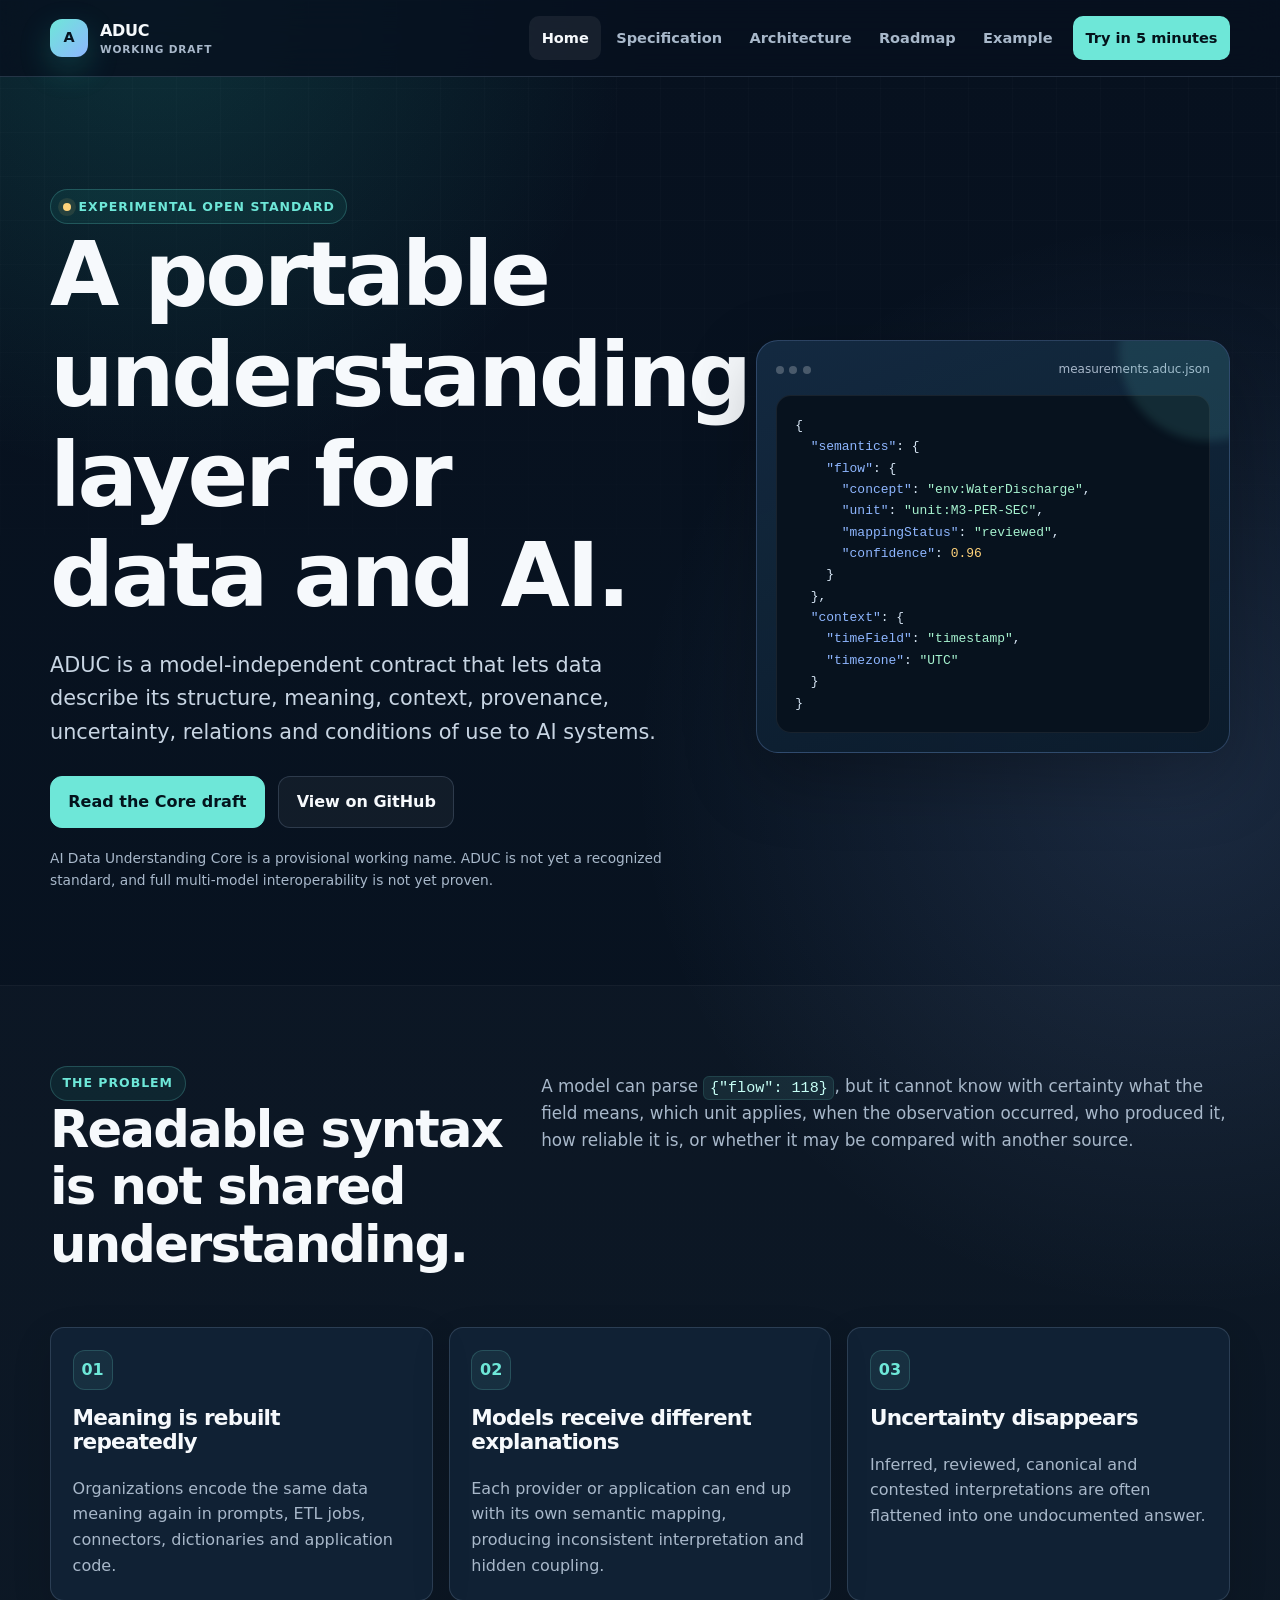
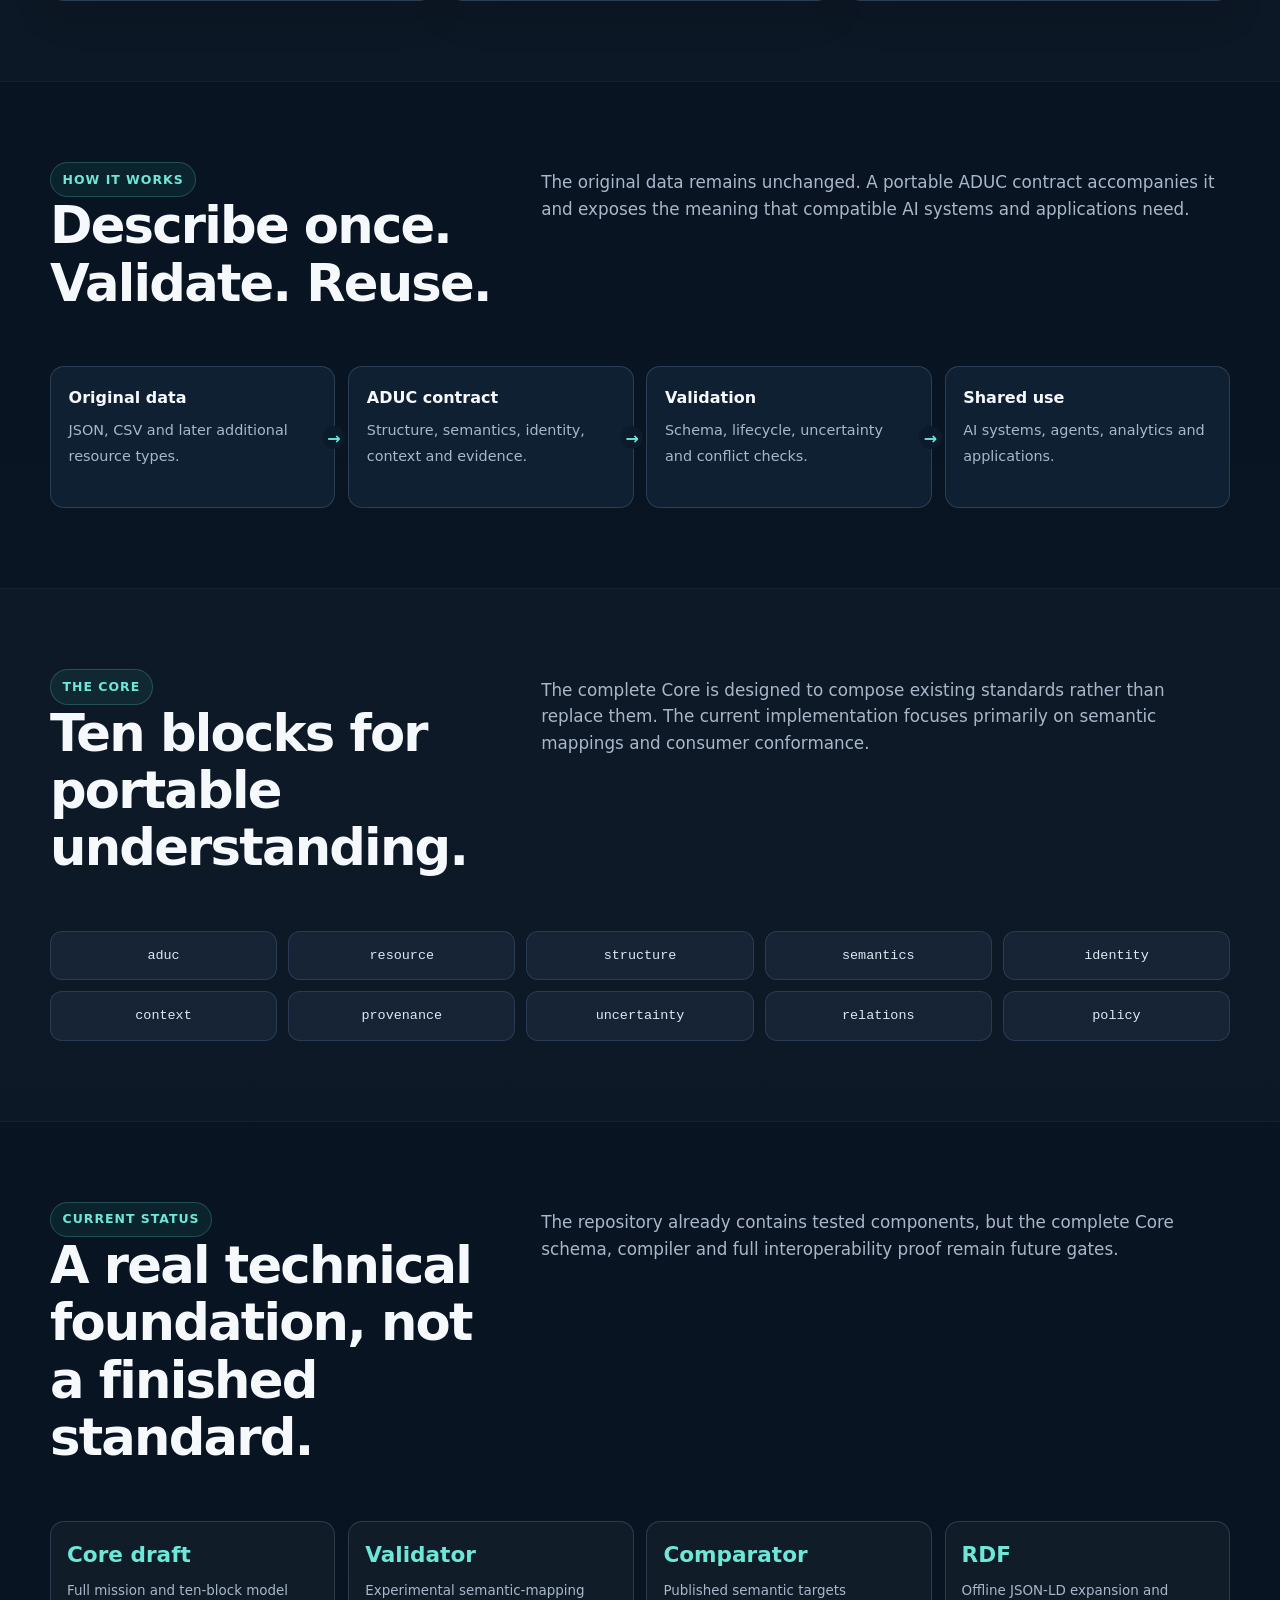
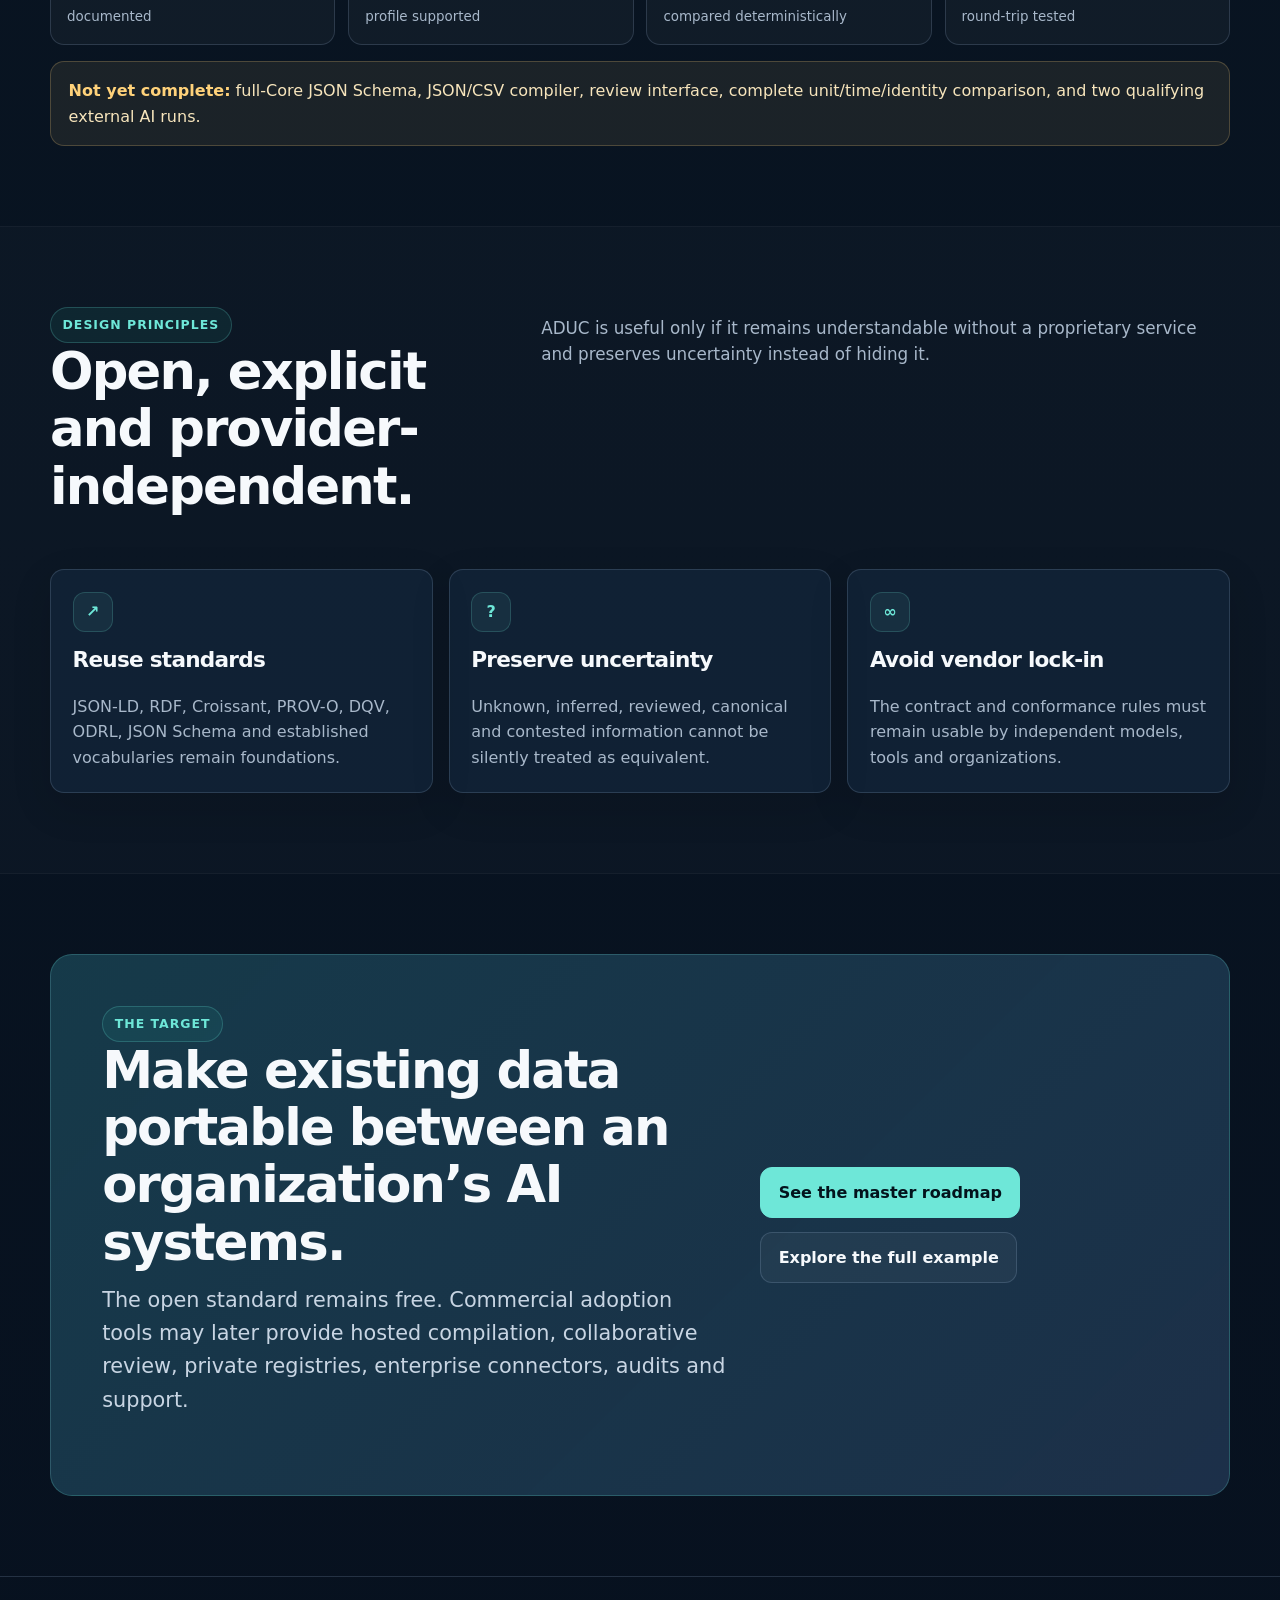
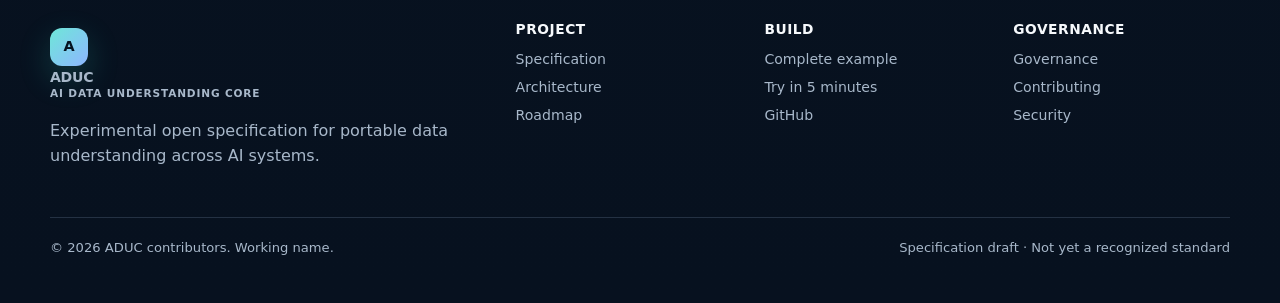
==== website/index.html @ 023ce778 "site: add English public homepage" ====
<!doctype html>
<html lang="en">
<head>
  <meta charset="utf-8">
  <meta name="viewport" content="width=device-width, initial-scale=1">
  <title>ADUC — A portable understanding layer for data and AI</title>
  <meta name="description" content="AI Data Understanding Core is an experimental open standard for portable data structure, meaning, context, provenance, uncertainty, relations and usage conditions.">
  <meta name="theme-color" content="#07111f">
  <link rel="canonical" href="https://bacoul.github.io/AI-Data-Understanding-Core-ADUC/">
  <link rel="stylesheet" href="assets/styles.css">
  <script defer src="assets/app.js"></script>
</head>
<body>
  <a class="skip-link" href="#main">Skip to content</a>
  <header class="site-header">
    <div class="container nav-wrap">
      <a class="brand" href="index.html" aria-label="ADUC home">
        <span class="brand-mark" aria-hidden="true">A</span>
        <span class="brand-text">ADUC<small>Working draft</small></span>
      </a>
      <button class="nav-toggle" type="button" data-nav-toggle aria-expanded="false" aria-controls="site-nav" aria-label="Open navigation">☰</button>
      <nav class="site-nav" id="site-nav" data-site-nav data-open="false" aria-label="Primary navigation">
        <a href="index.html" aria-current="page">Home</a>
        <a href="specification.html">Specification</a>
        <a href="architecture.html">Architecture</a>
        <a href="roadmap.html">Roadmap</a>
        <a href="example.html">Example</a>
        <a class="nav-cta" href="docs.html">Try in 5 minutes</a>
      </nav>
    </div>
  </header>

  <main id="main">
    <section class="hero">
      <div class="container hero-grid">
        <div>
          <div class="eyebrow"><span class="status-dot" aria-hidden="true"></span> Experimental open standard</div>
          <h1>A portable understanding layer for data and AI.</h1>
          <p class="lead">ADUC is a model-independent contract that lets data describe its structure, meaning, context, provenance, uncertainty, relations and conditions of use to AI systems.</p>
          <div class="hero-actions">
            <a class="button" href="specification.html">Read the Core draft</a>
            <a class="button secondary" href="https://github.com/BACOUL/AI-Data-Understanding-Core-ADUC">View on GitHub</a>
          </div>
          <p class="hero-note">AI Data Understanding Core is a provisional working name. ADUC is not yet a recognized standard, and full multi-model interoperability is not yet proven.</p>
        </div>

        <div class="hero-visual" aria-label="Example ADUC contract">
          <div class="contract-card">
            <div class="window-bar">
              <div class="window-dots" aria-hidden="true"><span></span><span></span><span></span></div>
              <span>measurements.aduc.json</span>
            </div>
            <pre><code>{
  <span class="token-key">"semantics"</span>: {
    <span class="token-key">"flow"</span>: {
      <span class="token-key">"concept"</span>: <span class="token-string">"env:WaterDischarge"</span>,
      <span class="token-key">"unit"</span>: <span class="token-string">"unit:M3-PER-SEC"</span>,
      <span class="token-key">"mappingStatus"</span>: <span class="token-string">"reviewed"</span>,
      <span class="token-key">"confidence"</span>: <span class="token-number">0.96</span>
    }
  },
  <span class="token-key">"context"</span>: {
    <span class="token-key">"timeField"</span>: <span class="token-string">"timestamp"</span>,
    <span class="token-key">"timezone"</span>: <span class="token-string">"UTC"</span>
  }
}</code></pre>
          </div>
        </div>
      </div>
    </section>

    <section class="section-soft" aria-labelledby="problem-title">
      <div class="container">
        <div class="section-heading">
          <div>
            <div class="eyebrow">The problem</div>
            <h2 id="problem-title">Readable syntax is not shared understanding.</h2>
          </div>
          <p>A model can parse <code>{"flow": 118}</code>, but it cannot know with certainty what the field means, which unit applies, when the observation occurred, who produced it, how reliable it is, or whether it may be compared with another source.</p>
        </div>
        <div class="grid-3">
          <article class="card">
            <div class="card-number">01</div>
            <h3>Meaning is rebuilt repeatedly</h3>
            <p>Organizations encode the same data meaning again in prompts, ETL jobs, connectors, dictionaries and application code.</p>
          </article>
          <article class="card">
            <div class="card-number">02</div>
            <h3>Models receive different explanations</h3>
            <p>Each provider or application can end up with its own semantic mapping, producing inconsistent interpretation and hidden coupling.</p>
          </article>
          <article class="card">
            <div class="card-number">03</div>
            <h3>Uncertainty disappears</h3>
            <p>Inferred, reviewed, canonical and contested interpretations are often flattened into one undocumented answer.</p>
          </article>
        </div>
      </div>
    </section>

    <section aria-labelledby="flow-title">
      <div class="container">
        <div class="section-heading">
          <div>
            <div class="eyebrow">How it works</div>
            <h2 id="flow-title">Describe once. Validate. Reuse.</h2>
          </div>
          <p>The original data remains unchanged. A portable ADUC contract accompanies it and exposes the meaning that compatible AI systems and applications need.</p>
        </div>
        <div class="flow" aria-label="ADUC processing flow">
          <div class="flow-step"><strong>Original data</strong><span>JSON, CSV and later additional resource types.</span></div>
          <div class="flow-step"><strong>ADUC contract</strong><span>Structure, semantics, identity, context and evidence.</span></div>
          <div class="flow-step"><strong>Validation</strong><span>Schema, lifecycle, uncertainty and conflict checks.</span></div>
          <div class="flow-step"><strong>Shared use</strong><span>AI systems, agents, analytics and applications.</span></div>
        </div>
      </div>
    </section>

    <section class="section-soft" aria-labelledby="core-title">
      <div class="container">
        <div class="section-heading">
          <div>
            <div class="eyebrow">The Core</div>
            <h2 id="core-title">Ten blocks for portable understanding.</h2>
          </div>
          <p>The complete Core is designed to compose existing standards rather than replace them. The current implementation focuses primarily on semantic mappings and consumer conformance.</p>
        </div>
        <div class="block-list" aria-label="ADUC Core blocks">
          <div class="block-pill">aduc</div>
          <div class="block-pill">resource</div>
          <div class="block-pill">structure</div>
          <div class="block-pill">semantics</div>
          <div class="block-pill">identity</div>
          <div class="block-pill">context</div>
          <div class="block-pill">provenance</div>
          <div class="block-pill">uncertainty</div>
          <div class="block-pill">relations</div>
          <div class="block-pill">policy</div>
        </div>
      </div>
    </section>

    <section aria-labelledby="status-title">
      <div class="container">
        <div class="section-heading">
          <div>
            <div class="eyebrow">Current status</div>
            <h2 id="status-title">A real technical foundation, not a finished standard.</h2>
          </div>
          <p>The repository already contains tested components, but the complete Core schema, compiler and full interoperability proof remain future gates.</p>
        </div>
        <div class="metrics">
          <div class="metric"><strong>Core draft</strong><span>Full mission and ten-block model documented</span></div>
          <div class="metric"><strong>Validator</strong><span>Experimental semantic-mapping profile supported</span></div>
          <div class="metric"><strong>Comparator</strong><span>Published semantic targets compared deterministically</span></div>
          <div class="metric"><strong>RDF</strong><span>Offline JSON-LD expansion and round-trip tested</span></div>
        </div>
        <div class="notice" style="margin-top: 1rem;"><strong>Not yet complete:</strong> full-Core JSON Schema, JSON/CSV compiler, review interface, complete unit/time/identity comparison, and two qualifying external AI runs.</div>
      </div>
    </section>

    <section class="section-soft" aria-labelledby="principles-title">
      <div class="container">
        <div class="section-heading">
          <div>
            <div class="eyebrow">Design principles</div>
            <h2 id="principles-title">Open, explicit and provider-independent.</h2>
          </div>
          <p>ADUC is useful only if it remains understandable without a proprietary service and preserves uncertainty instead of hiding it.</p>
        </div>
        <div class="grid-3">
          <article class="card"><div class="icon-box">↗</div><h3>Reuse standards</h3><p>JSON-LD, RDF, Croissant, PROV-O, DQV, ODRL, JSON Schema and established vocabularies remain foundations.</p></article>
          <article class="card"><div class="icon-box">?</div><h3>Preserve uncertainty</h3><p>Unknown, inferred, reviewed, canonical and contested information cannot be silently treated as equivalent.</p></article>
          <article class="card"><div class="icon-box">∞</div><h3>Avoid vendor lock-in</h3><p>The contract and conformance rules must remain usable by independent models, tools and organizations.</p></article>
        </div>
      </div>
    </section>

    <section aria-labelledby="vision-title">
      <div class="container cta-panel">
        <div>
          <div class="eyebrow">The target</div>
          <h2 id="vision-title">Make existing data portable between an organization’s AI systems.</h2>
          <p class="lead">The open standard remains free. Commercial adoption tools may later provide hosted compilation, collaborative review, private registries, enterprise connectors, audits and support.</p>
        </div>
        <div class="action-row">
          <a class="button" href="roadmap.html">See the master roadmap</a>
          <a class="button secondary" href="example.html">Explore the full example</a>
        </div>
      </div>
    </section>
  </main>

  <footer class="site-footer">
    <div class="container">
      <div class="footer-grid">
        <div>
          <a class="brand" href="index.html"><span class="brand-mark" aria-hidden="true">A</span><span class="brand-text">ADUC<small>AI Data Understanding Core</small></span></a>
          <p>Experimental open specification for portable data understanding across AI systems.</p>
        </div>
        <div><h3>Project</h3><a href="specification.html">Specification</a><a href="architecture.html">Architecture</a><a href="roadmap.html">Roadmap</a></div>
        <div><h3>Build</h3><a href="example.html">Complete example</a><a href="docs.html">Try in 5 minutes</a><a href="https://github.com/BACOUL/AI-Data-Understanding-Core-ADUC">GitHub</a></div>
        <div><h3>Governance</h3><a href="https://github.com/BACOUL/AI-Data-Understanding-Core-ADUC/blob/main/GOVERNANCE.md">Governance</a><a href="https://github.com/BACOUL/AI-Data-Understanding-Core-ADUC/blob/main/CONTRIBUTING.md">Contributing</a><a href="https://github.com/BACOUL/AI-Data-Understanding-Core-ADUC/blob/main/SECURITY.md">Security</a></div>
      </div>
      <div class="footer-bottom"><span>© <span data-year>2026</span> ADUC contributors. Working name.</span><span>Specification draft · Not yet a recognized standard</span></div>
    </div>
  </footer>
</body>
</html>
---- website/assets/styles.css ----
:root {
  --bg: #07111f;
  --bg-soft: #0d1a2b;
  --surface: rgba(18, 36, 57, 0.78);
  --surface-solid: #122439;
  --surface-light: #172d46;
  --text: #f6f9fc;
  --muted: #a8b8ca;
  --line: rgba(174, 201, 229, 0.18);
  --primary: #6ee7d8;
  --primary-strong: #2dd4bf;
  --secondary: #8eb6ff;
  --warning: #ffd27a;
  --danger: #ff9a9a;
  --success: #8ee6a6;
  --shadow: 0 24px 70px rgba(0, 0, 0, 0.28);
  --radius: 22px;
  --radius-small: 14px;
  --container: 1180px;
  --font-sans: Inter, ui-sans-serif, system-ui, -apple-system, BlinkMacSystemFont, "Segoe UI", sans-serif;
  --font-mono: "SFMono-Regular", Consolas, "Liberation Mono", monospace;
}

* {
  box-sizing: border-box;
}

html {
  scroll-behavior: smooth;
  scroll-padding-top: 88px;
}

body {
  margin: 0;
  min-height: 100vh;
  color: var(--text);
  background:
    radial-gradient(circle at 12% 0%, rgba(45, 212, 191, 0.16), transparent 30rem),
    radial-gradient(circle at 92% 15%, rgba(142, 182, 255, 0.15), transparent 34rem),
    linear-gradient(180deg, #07111f 0%, #091522 46%, #07111f 100%);
  font-family: var(--font-sans);
  line-height: 1.6;
  -webkit-font-smoothing: antialiased;
}

body::before {
  content: "";
  position: fixed;
  inset: 0;
  z-index: -1;
  pointer-events: none;
  background-image:
    linear-gradient(rgba(255, 255, 255, 0.018) 1px, transparent 1px),
    linear-gradient(90deg, rgba(255, 255, 255, 0.018) 1px, transparent 1px);
  background-size: 44px 44px;
  mask-image: linear-gradient(to bottom, black, transparent 85%);
}

img,
svg {
  max-width: 100%;
}

a {
  color: var(--primary);
  text-decoration-thickness: 1px;
  text-underline-offset: 0.18em;
}

a:hover {
  color: #a7fff3;
}

button,
a {
  -webkit-tap-highlight-color: transparent;
}

button,
input,
textarea,
select {
  font: inherit;
}

:focus-visible {
  outline: 3px solid rgba(110, 231, 216, 0.65);
  outline-offset: 4px;
  border-radius: 6px;
}

.skip-link {
  position: fixed;
  top: 0.75rem;
  left: 0.75rem;
  z-index: 999;
  padding: 0.75rem 1rem;
  color: #041018;
  background: var(--primary);
  border-radius: 10px;
  transform: translateY(-150%);
  transition: transform 160ms ease;
}

.skip-link:focus {
  transform: translateY(0);
}

.container {
  width: min(calc(100% - 2rem), var(--container));
  margin-inline: auto;
}

.site-header {
  position: sticky;
  top: 0;
  z-index: 100;
  background: rgba(7, 17, 31, 0.82);
  border-bottom: 1px solid var(--line);
  backdrop-filter: blur(18px);
}

.nav-wrap {
  min-height: 76px;
  display: flex;
  align-items: center;
  justify-content: space-between;
  gap: 1rem;
}

.brand {
  display: inline-flex;
  align-items: center;
  gap: 0.75rem;
  color: var(--text);
  text-decoration: none;
  font-weight: 800;
  letter-spacing: -0.02em;
}

.brand-mark {
  width: 38px;
  height: 38px;
  display: grid;
  place-items: center;
  color: #06131f;
  background: linear-gradient(135deg, var(--primary), var(--secondary));
  border-radius: 12px;
  box-shadow: 0 12px 32px rgba(45, 212, 191, 0.22);
  font-size: 0.9rem;
  font-weight: 900;
}

.brand-text small {
  display: block;
  margin-top: -0.2rem;
  color: var(--muted);
  font-size: 0.66rem;
  font-weight: 600;
  letter-spacing: 0.08em;
  text-transform: uppercase;
}

.site-nav {
  display: flex;
  align-items: center;
  gap: 0.15rem;
}

.site-nav a {
  padding: 0.62rem 0.78rem;
  color: var(--muted);
  border-radius: 10px;
  text-decoration: none;
  font-size: 0.91rem;
  font-weight: 650;
}

.site-nav a:hover,
.site-nav a[aria-current="page"] {
  color: var(--text);
  background: rgba(255, 255, 255, 0.065);
}

.nav-cta {
  margin-left: 0.35rem;
  color: #04131b !important;
  background: var(--primary) !important;
}

.nav-cta:hover {
  background: #a7fff3 !important;
}

.nav-toggle {
  display: none;
  width: 44px;
  height: 44px;
  align-items: center;
  justify-content: center;
  color: var(--text);
  background: transparent;
  border: 1px solid var(--line);
  border-radius: 12px;
  cursor: pointer;
}

.hero {
  padding: 7rem 0 5rem;
}

.hero-grid {
  display: grid;
  grid-template-columns: minmax(0, 1.14fr) minmax(320px, 0.86fr);
  gap: clamp(2rem, 6vw, 6rem);
  align-items: center;
}

.eyebrow,
.status-badge {
  display: inline-flex;
  align-items: center;
  gap: 0.5rem;
  width: fit-content;
  padding: 0.42rem 0.72rem;
  color: var(--primary);
  background: rgba(45, 212, 191, 0.08);
  border: 1px solid rgba(110, 231, 216, 0.22);
  border-radius: 999px;
  font-size: 0.78rem;
  font-weight: 800;
  letter-spacing: 0.08em;
  text-transform: uppercase;
}

.status-dot {
  width: 8px;
  height: 8px;
  background: var(--warning);
  border-radius: 50%;
  box-shadow: 0 0 0 5px rgba(255, 210, 122, 0.1);
}

h1,
h2,
h3,
h4 {
  margin-top: 0;
  line-height: 1.12;
  letter-spacing: -0.035em;
}

h1 {
  max-width: 16ch;
  margin-bottom: 1.45rem;
  font-size: clamp(3.1rem, 7vw, 6.2rem);
}

.page-hero h1 {
  max-width: 19ch;
  font-size: clamp(2.7rem, 5.5vw, 5rem);
}

h2 {
  margin-bottom: 1rem;
  font-size: clamp(2rem, 4vw, 3.5rem);
}

h3 {
  font-size: 1.35rem;
}

.lead {
  max-width: 67ch;
  margin: 0 0 1.7rem;
  color: #c8d5e3;
  font-size: clamp(1.05rem, 1.7vw, 1.3rem);
}

.hero-actions,
.action-row {
  display: flex;
  flex-wrap: wrap;
  gap: 0.85rem;
  align-items: center;
}

.button {
  display: inline-flex;
  min-height: 48px;
  align-items: center;
  justify-content: center;
  gap: 0.55rem;
  padding: 0.75rem 1.08rem;
  color: #03131c;
  background: var(--primary);
  border: 1px solid var(--primary);
  border-radius: 12px;
  text-decoration: none;
  font-weight: 800;
  transition: transform 160ms ease, background 160ms ease, border-color 160ms ease;
}

.button:hover {
  color: #03131c;
  background: #a7fff3;
  border-color: #a7fff3;
  transform: translateY(-2px);
}

.button.secondary {
  color: var(--text);
  background: rgba(255, 255, 255, 0.045);
  border-color: var(--line);
}

.button.secondary:hover {
  color: var(--text);
  background: rgba(255, 255, 255, 0.09);
  border-color: rgba(255, 255, 255, 0.28);
}

.hero-note {
  margin-top: 1.2rem;
  color: var(--muted);
  font-size: 0.86rem;
}

.hero-visual {
  position: relative;
}

.contract-card {
  position: relative;
  overflow: hidden;
  padding: 1.2rem;
  background: linear-gradient(160deg, rgba(20, 43, 66, 0.96), rgba(11, 27, 43, 0.94));
  border: 1px solid rgba(142, 182, 255, 0.24);
  border-radius: var(--radius);
  box-shadow: var(--shadow);
}

.contract-card::after {
  content: "";
  position: absolute;
  width: 180px;
  height: 180px;
  top: -80px;
  right: -70px;
  background: rgba(110, 231, 216, 0.12);
  border-radius: 50%;
  filter: blur(4px);
}

.window-bar {
  display: flex;
  align-items: center;
  justify-content: space-between;
  margin-bottom: 1rem;
  color: var(--muted);
  font-size: 0.75rem;
}

.window-dots {
  display: flex;
  gap: 0.35rem;
}

.window-dots span {
  width: 8px;
  height: 8px;
  background: rgba(255, 255, 255, 0.23);
  border-radius: 50%;
}

pre,
.code-card {
  margin: 0;
  color: #d8e7f6;
  background: #07121e;
  border: 1px solid rgba(255, 255, 255, 0.07);
  border-radius: 15px;
  font-family: var(--font-mono);
  font-size: 0.81rem;
  line-height: 1.65;
  tab-size: 2;
}

pre {
  overflow-x: auto;
  padding: 1.15rem;
}

code {
  font-family: var(--font-mono);
}

p code,
li code,
td code {
  padding: 0.12rem 0.35rem;
  color: #c7fff6;
  background: rgba(110, 231, 216, 0.09);
  border: 1px solid rgba(110, 231, 216, 0.13);
  border-radius: 6px;
  font-size: 0.9em;
}

.token-key {
  color: #8eb6ff;
}

.token-string {
  color: #a7f3d0;
}

.token-number {
  color: #ffd27a;
}

section {
  padding: 5rem 0;
}

.section-soft {
  background: rgba(255, 255, 255, 0.018);
  border-top: 1px solid rgba(255, 255, 255, 0.035);
  border-bottom: 1px solid rgba(255, 255, 255, 0.035);
}

.section-heading {
  display: grid;
  grid-template-columns: minmax(0, 0.8fr) minmax(0, 1.2fr);
  gap: 2rem;
  align-items: start;
  margin-bottom: 2.4rem;
}

.section-heading p {
  margin-top: 0.45rem;
  color: var(--muted);
  font-size: 1.05rem;
}

.grid-2,
.grid-3,
.grid-4 {
  display: grid;
  gap: 1rem;
}

.grid-2 {
  grid-template-columns: repeat(2, minmax(0, 1fr));
}

.grid-3 {
  grid-template-columns: repeat(3, minmax(0, 1fr));
}

.grid-4 {
  grid-template-columns: repeat(4, minmax(0, 1fr));
}

.card {
  padding: 1.35rem;
  background: var(--surface);
  border: 1px solid var(--line);
  border-radius: var(--radius-small);
  box-shadow: 0 14px 40px rgba(0, 0, 0, 0.12);
}

.card p:last-child,
.card ul:last-child {
  margin-bottom: 0;
}

.card p,
.card li {
  color: var(--muted);
}

.card-number,
.icon-box {
  width: 40px;
  height: 40px;
  display: grid;
  place-items: center;
  margin-bottom: 1rem;
  color: var(--primary);
  background: rgba(110, 231, 216, 0.08);
  border: 1px solid rgba(110, 231, 216, 0.18);
  border-radius: 12px;
  font-weight: 900;
}

.flow {
  display: grid;
  grid-template-columns: repeat(4, 1fr);
  gap: 0.8rem;
  align-items: center;
}

.flow-step {
  position: relative;
  min-height: 142px;
  padding: 1.1rem;
  background: var(--surface);
  border: 1px solid var(--line);
  border-radius: var(--radius-small);
}

.flow-step:not(:last-child)::after {
  content: "→";
  position: absolute;
  top: 50%;
  right: -0.68rem;
  z-index: 2;
  display: grid;
  width: 1.4rem;
  height: 1.4rem;
  place-items: center;
  color: var(--primary);
  background: var(--bg-soft);
  border-radius: 999px;
  transform: translateY(-50%);
  font-weight: 900;
}

.flow-step strong {
  display: block;
  margin-bottom: 0.4rem;
}

.flow-step span {
  color: var(--muted);
  font-size: 0.9rem;
}

.block-list {
  display: grid;
  grid-template-columns: repeat(5, minmax(0, 1fr));
  gap: 0.7rem;
}

.block-pill {
  padding: 0.8rem 0.7rem;
  text-align: center;
  color: #dce9f4;
  background: rgba(142, 182, 255, 0.07);
  border: 1px solid rgba(142, 182, 255, 0.16);
  border-radius: 12px;
  font-family: var(--font-mono);
  font-size: 0.84rem;
}

.notice {
  padding: 1rem 1.1rem;
  color: #f7e5bc;
  background: rgba(255, 210, 122, 0.08);
  border: 1px solid rgba(255, 210, 122, 0.22);
  border-radius: 14px;
}

.notice strong {
  color: var(--warning);
}

.notice.success {
  color: #d7f8df;
  background: rgba(142, 230, 166, 0.08);
  border-color: rgba(142, 230, 166, 0.22);
}

.notice.success strong {
  color: var(--success);
}

.notice.danger {
  color: #ffe0e0;
  background: rgba(255, 154, 154, 0.08);
  border-color: rgba(255, 154, 154, 0.22);
}

.notice.danger strong {
  color: var(--danger);
}

.metrics {
  display: grid;
  grid-template-columns: repeat(4, 1fr);
  gap: 0.8rem;
}

.metric {
  padding: 1rem;
  background: rgba(255, 255, 255, 0.035);
  border: 1px solid var(--line);
  border-radius: 14px;
}

.metric strong {
  display: block;
  margin-bottom: 0.3rem;
  color: var(--primary);
  font-size: 1.35rem;
}

.metric span {
  color: var(--muted);
  font-size: 0.84rem;
}

.page-hero {
  padding: 5.5rem 0 3.8rem;
  border-bottom: 1px solid rgba(255, 255, 255, 0.04);
}

.breadcrumbs {
  margin-bottom: 1.2rem;
  color: var(--muted);
  font-size: 0.84rem;
}

.breadcrumbs a {
  color: var(--muted);
}

.content-layout {
  display: grid;
  grid-template-columns: minmax(0, 1fr) 250px;
  gap: 3rem;
  align-items: start;
}

.prose {
  min-width: 0;
}

.prose h2 {
  margin-top: 3.4rem;
  padding-top: 0.5rem;
  font-size: clamp(1.8rem, 3vw, 2.65rem);
}

.prose h3 {
  margin-top: 2.2rem;
}

.prose p,
.prose li {
  color: #bfd0df;
}

.prose > p:first-child {
  font-size: 1.12rem;
}

.prose ul,
.prose ol {
  padding-left: 1.35rem;
}

.prose li + li {
  margin-top: 0.35rem;
}

.prose table {
  width: 100%;
  margin: 1.4rem 0;
  border-collapse: collapse;
  overflow: hidden;
  background: rgba(255, 255, 255, 0.025);
  border: 1px solid var(--line);
  border-radius: 14px;
}

.prose th,
.prose td {
  padding: 0.8rem;
  text-align: left;
  vertical-align: top;
  border-bottom: 1px solid var(--line);
}

.prose th {
  color: var(--text);
  background: rgba(255, 255, 255, 0.045);
  font-size: 0.84rem;
}

.prose td {
  color: var(--muted);
  font-size: 0.9rem;
}

.toc {
  position: sticky;
  top: 100px;
  padding: 1rem;
  background: rgba(11, 27, 43, 0.76);
  border: 1px solid var(--line);
  border-radius: 14px;
}

.toc strong {
  display: block;
  margin-bottom: 0.6rem;
  font-size: 0.84rem;
  text-transform: uppercase;
  letter-spacing: 0.08em;
}

.toc a {
  display: block;
  padding: 0.33rem 0;
  color: var(--muted);
  text-decoration: none;
  font-size: 0.86rem;
}

.toc a:hover {
  color: var(--primary);
}

.timeline {
  position: relative;
  display: grid;
  gap: 1rem;
}

.timeline::before {
  content: "";
  position: absolute;
  top: 0;
  bottom: 0;
  left: 20px;
  width: 1px;
  background: var(--line);
}

.timeline-item {
  position: relative;
  padding: 1.2rem 1.2rem 1.2rem 3.8rem;
  background: var(--surface);
  border: 1px solid var(--line);
  border-radius: 16px;
}

.timeline-marker {
  position: absolute;
  top: 1.25rem;
  left: 10px;
  width: 22px;
  height: 22px;
  display: grid;
  place-items: center;
  color: #07111f;
  background: var(--primary);
  border: 4px solid var(--bg-soft);
  border-radius: 50%;
  font-size: 0.66rem;
  font-weight: 900;
}

.timeline-item.pending .timeline-marker {
  color: var(--muted);
  background: var(--surface-light);
}

.timeline-item h3 {
  margin-bottom: 0.45rem;
}

.status-line {
  display: inline-flex;
  padding: 0.22rem 0.5rem;
  color: var(--muted);
  background: rgba(255, 255, 255, 0.04);
  border: 1px solid var(--line);
  border-radius: 999px;
  font-size: 0.72rem;
  font-weight: 800;
  text-transform: uppercase;
  letter-spacing: 0.06em;
}

.status-line.partial {
  color: var(--warning);
  border-color: rgba(255, 210, 122, 0.22);
}

.status-line.done {
  color: var(--success);
  border-color: rgba(142, 230, 166, 0.22);
}

.code-grid {
  display: grid;
  grid-template-columns: repeat(2, minmax(0, 1fr));
  gap: 1rem;
}

.code-panel {
  min-width: 0;
  padding: 1rem;
  background: rgba(7, 18, 30, 0.9);
  border: 1px solid var(--line);
  border-radius: 16px;
}

.code-panel-header {
  display: flex;
  align-items: center;
  justify-content: space-between;
  gap: 1rem;
  margin-bottom: 0.8rem;
  color: var(--muted);
  font-size: 0.78rem;
}

.copy-button {
  padding: 0.35rem 0.55rem;
  color: var(--muted);
  background: transparent;
  border: 1px solid var(--line);
  border-radius: 8px;
  cursor: pointer;
}

.copy-button:hover {
  color: var(--text);
  background: rgba(255, 255, 255, 0.06);
}

.check-list {
  display: grid;
  gap: 0.55rem;
  padding: 0;
  list-style: none;
}

.check-list li {
  position: relative;
  padding-left: 1.65rem;
}

.check-list li::before {
  content: "✓";
  position: absolute;
  left: 0;
  color: var(--primary);
  font-weight: 900;
}

.cta-panel {
  display: grid;
  grid-template-columns: minmax(0, 1.2fr) minmax(260px, 0.8fr);
  gap: 2rem;
  align-items: center;
  padding: clamp(1.5rem, 5vw, 3.2rem);
  background:
    linear-gradient(135deg, rgba(45, 212, 191, 0.12), rgba(142, 182, 255, 0.08)),
    var(--surface-solid);
  border: 1px solid rgba(110, 231, 216, 0.22);
  border-radius: var(--radius);
}

.cta-panel h2 {
  margin-bottom: 0.8rem;
}

.site-footer {
  padding: 2.8rem 0;
  color: var(--muted);
  border-top: 1px solid var(--line);
}

.footer-grid {
  display: grid;
  grid-template-columns: 1.4fr repeat(3, 0.7fr);
  gap: 2rem;
}

.footer-grid h3 {
  margin-bottom: 0.65rem;
  color: var(--text);
  font-size: 0.86rem;
  letter-spacing: 0.04em;
  text-transform: uppercase;
}

.footer-grid a {
  display: block;
  width: fit-content;
  margin: 0.35rem 0;
  color: var(--muted);
  text-decoration: none;
  font-size: 0.88rem;
}

.footer-grid a:hover {
  color: var(--primary);
}

.footer-bottom {
  display: flex;
  justify-content: space-between;
  gap: 1rem;
  margin-top: 2rem;
  padding-top: 1.2rem;
  border-top: 1px solid var(--line);
  font-size: 0.82rem;
}

@media (max-width: 960px) {
  .hero-grid,
  .section-heading,
  .content-layout,
  .cta-panel {
    grid-template-columns: 1fr;
  }

  .hero {
    padding-top: 5rem;
  }

  .hero-visual {
    max-width: 700px;
  }

  .toc {
    position: static;
    order: -1;
  }

  .grid-4,
  .block-list,
  .metrics {
    grid-template-columns: repeat(2, minmax(0, 1fr));
  }

  .grid-3 {
    grid-template-columns: repeat(2, minmax(0, 1fr));
  }

  .flow {
    grid-template-columns: repeat(2, 1fr);
  }

  .flow-step:nth-child(2)::after {
    display: none;
  }

  .footer-grid {
    grid-template-columns: repeat(2, 1fr);
  }
}

@media (max-width: 760px) {
  .nav-toggle {
    display: inline-flex;
  }

  .site-nav {
    position: absolute;
    top: calc(100% + 1px);
    left: 0;
    right: 0;
    display: none;
    flex-direction: column;
    align-items: stretch;
    padding: 0.8rem 1rem 1rem;
    background: rgba(7, 17, 31, 0.98);
    border-bottom: 1px solid var(--line);
  }

  .site-nav[data-open="true"] {
    display: flex;
  }

  .site-nav a {
    padding: 0.8rem;
  }

  .nav-cta {
    margin: 0.35rem 0 0;
    text-align: center;
  }

  h1 {
    font-size: clamp(2.7rem, 15vw, 4.5rem);
  }

  .grid-2,
  .grid-3,
  .grid-4,
  .code-grid,
  .block-list,
  .metrics,
  .flow,
  .footer-grid {
    grid-template-columns: 1fr;
  }

  .flow-step::after {
    display: none;
  }

  section {
    padding: 4rem 0;
  }

  .footer-bottom {
    flex-direction: column;
  }
}

@media (prefers-reduced-motion: reduce) {
  *,
  *::before,
  *::after {
    scroll-behavior: auto !important;
    transition-duration: 0.01ms !important;
    animation-duration: 0.01ms !important;
    animation-iteration-count: 1 !important;
  }
}
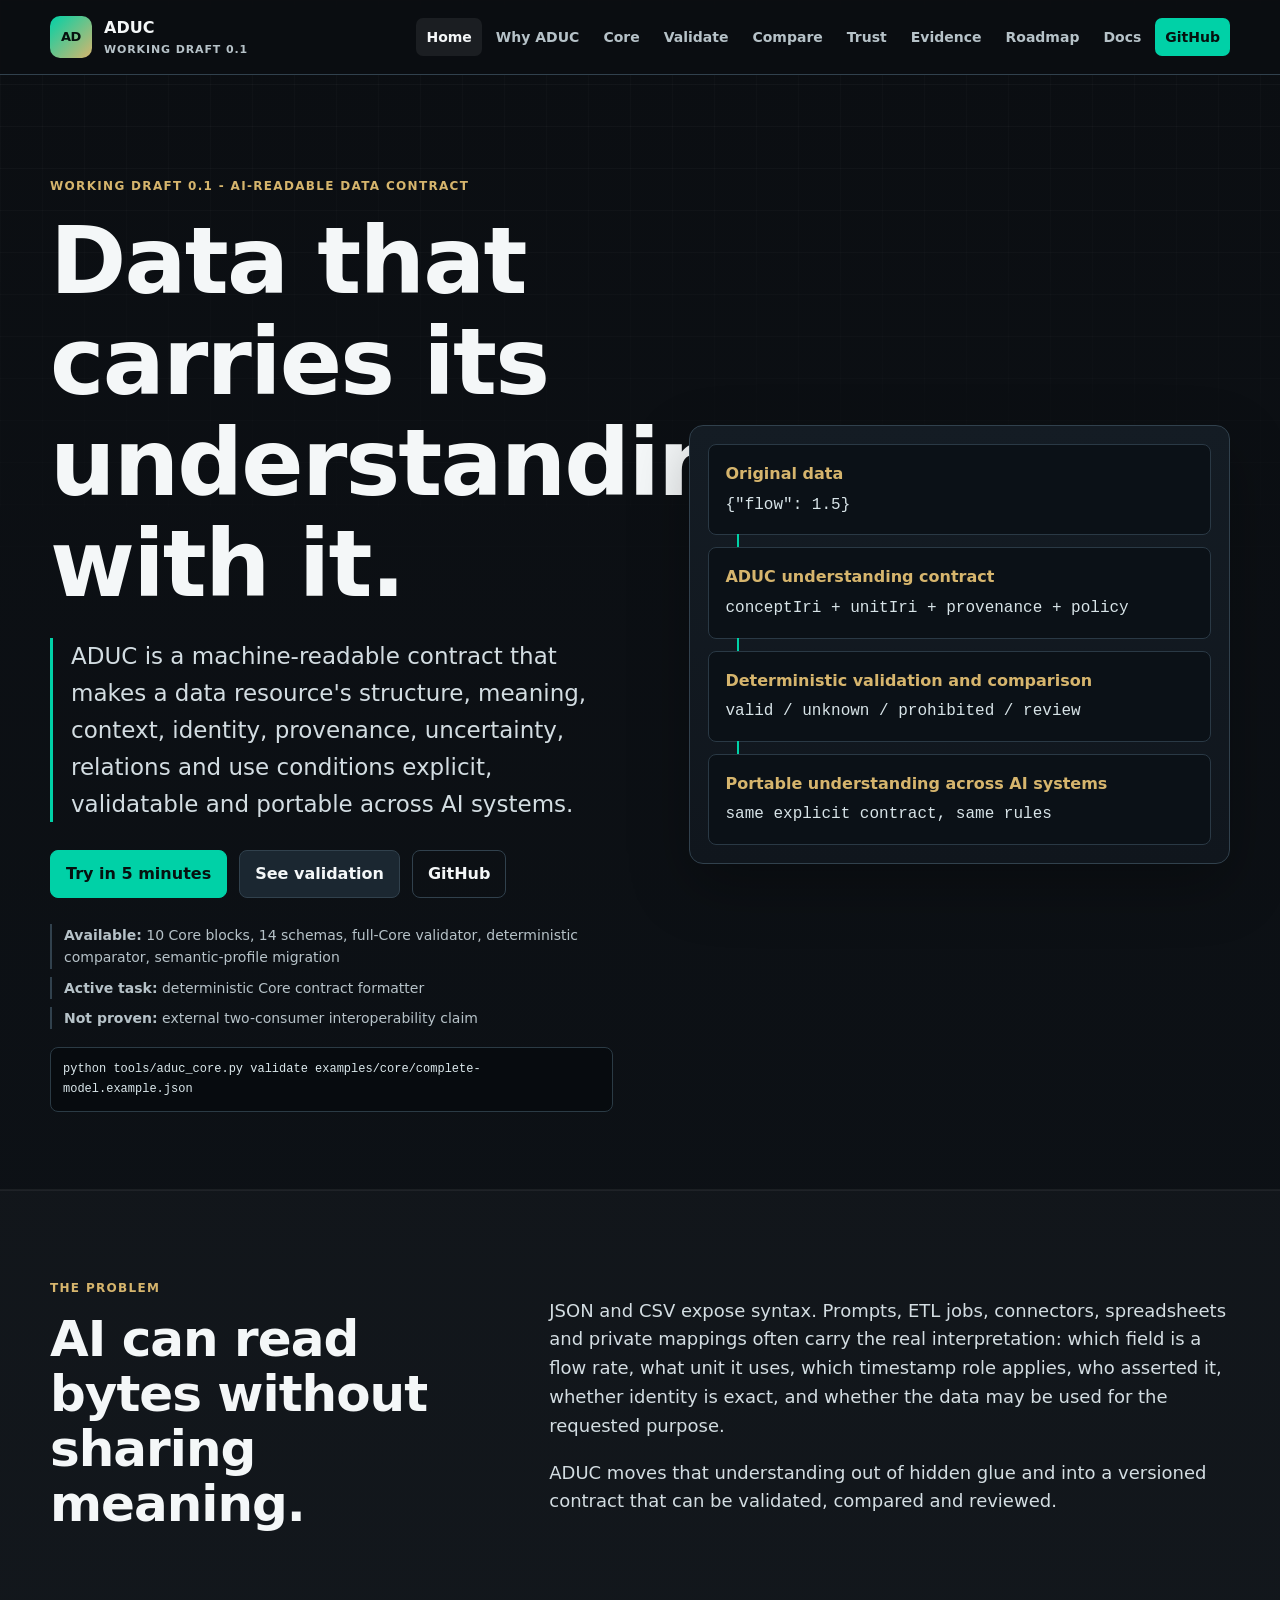
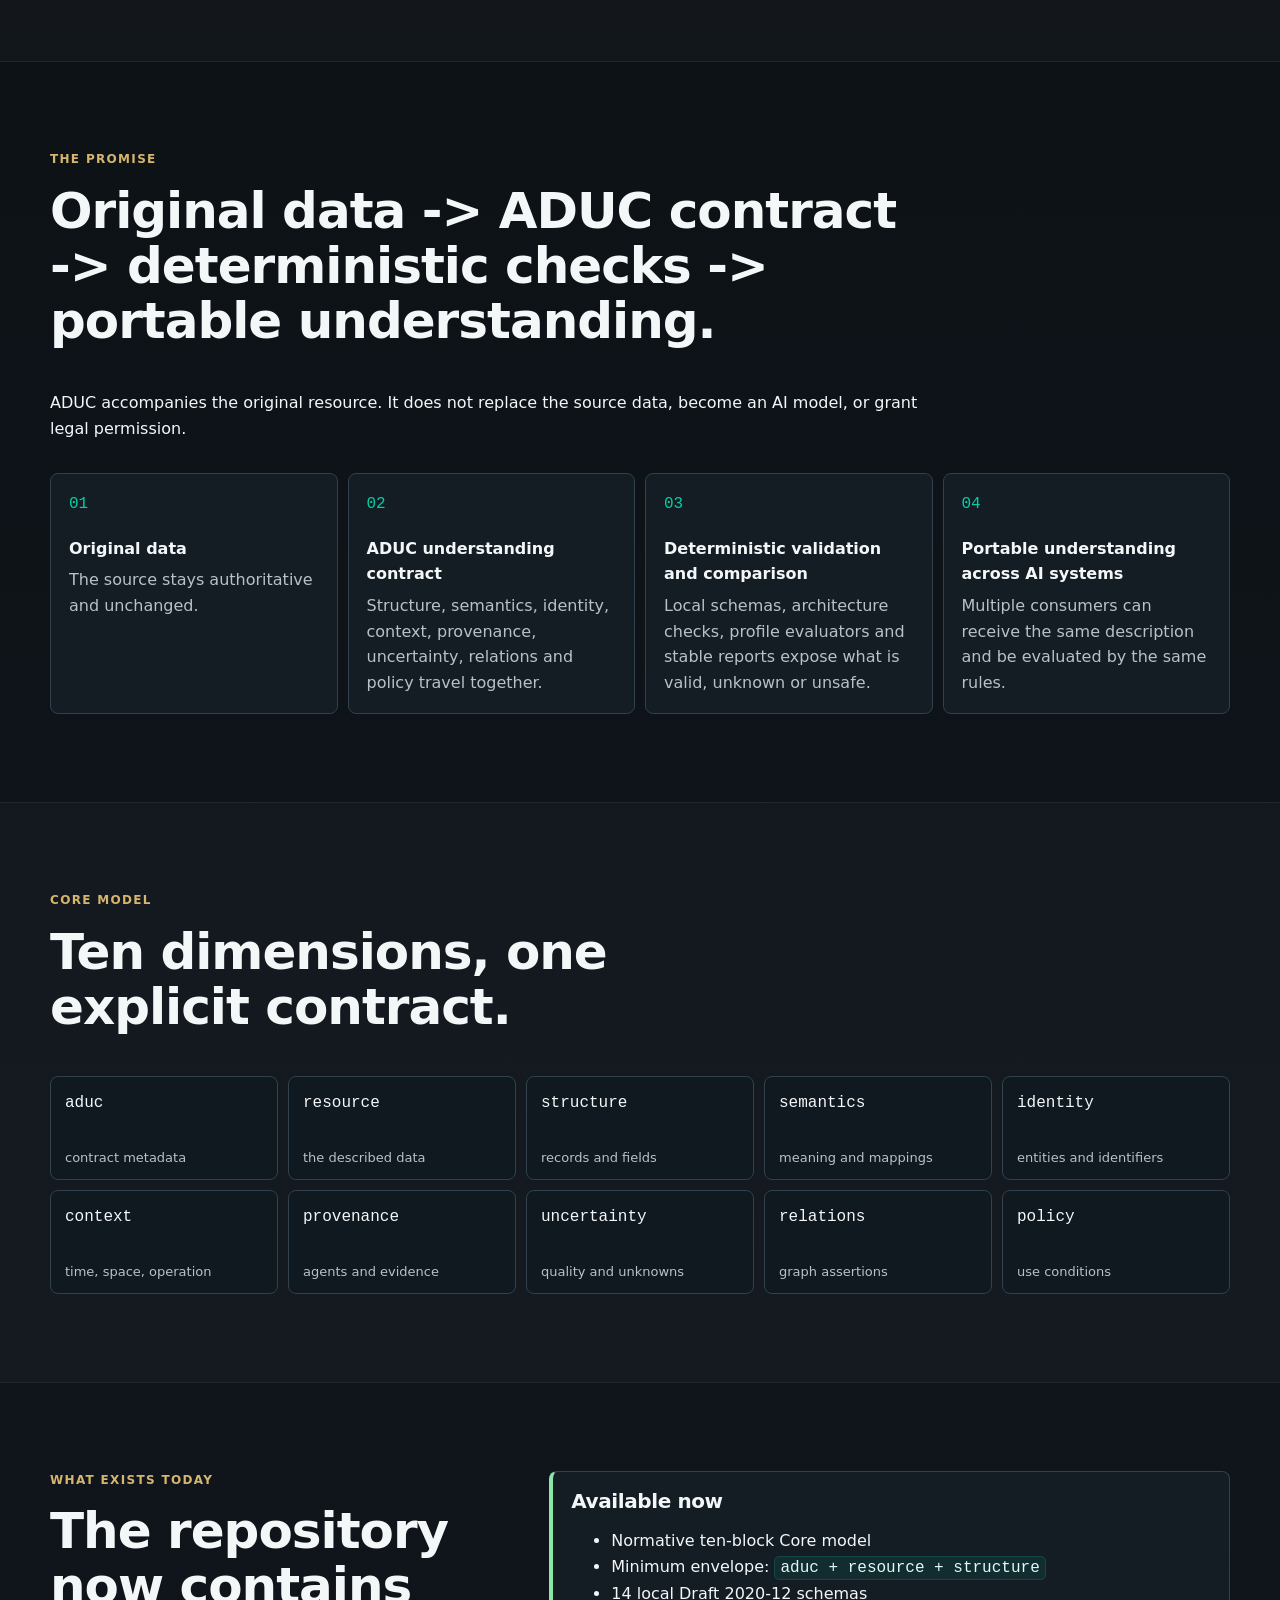
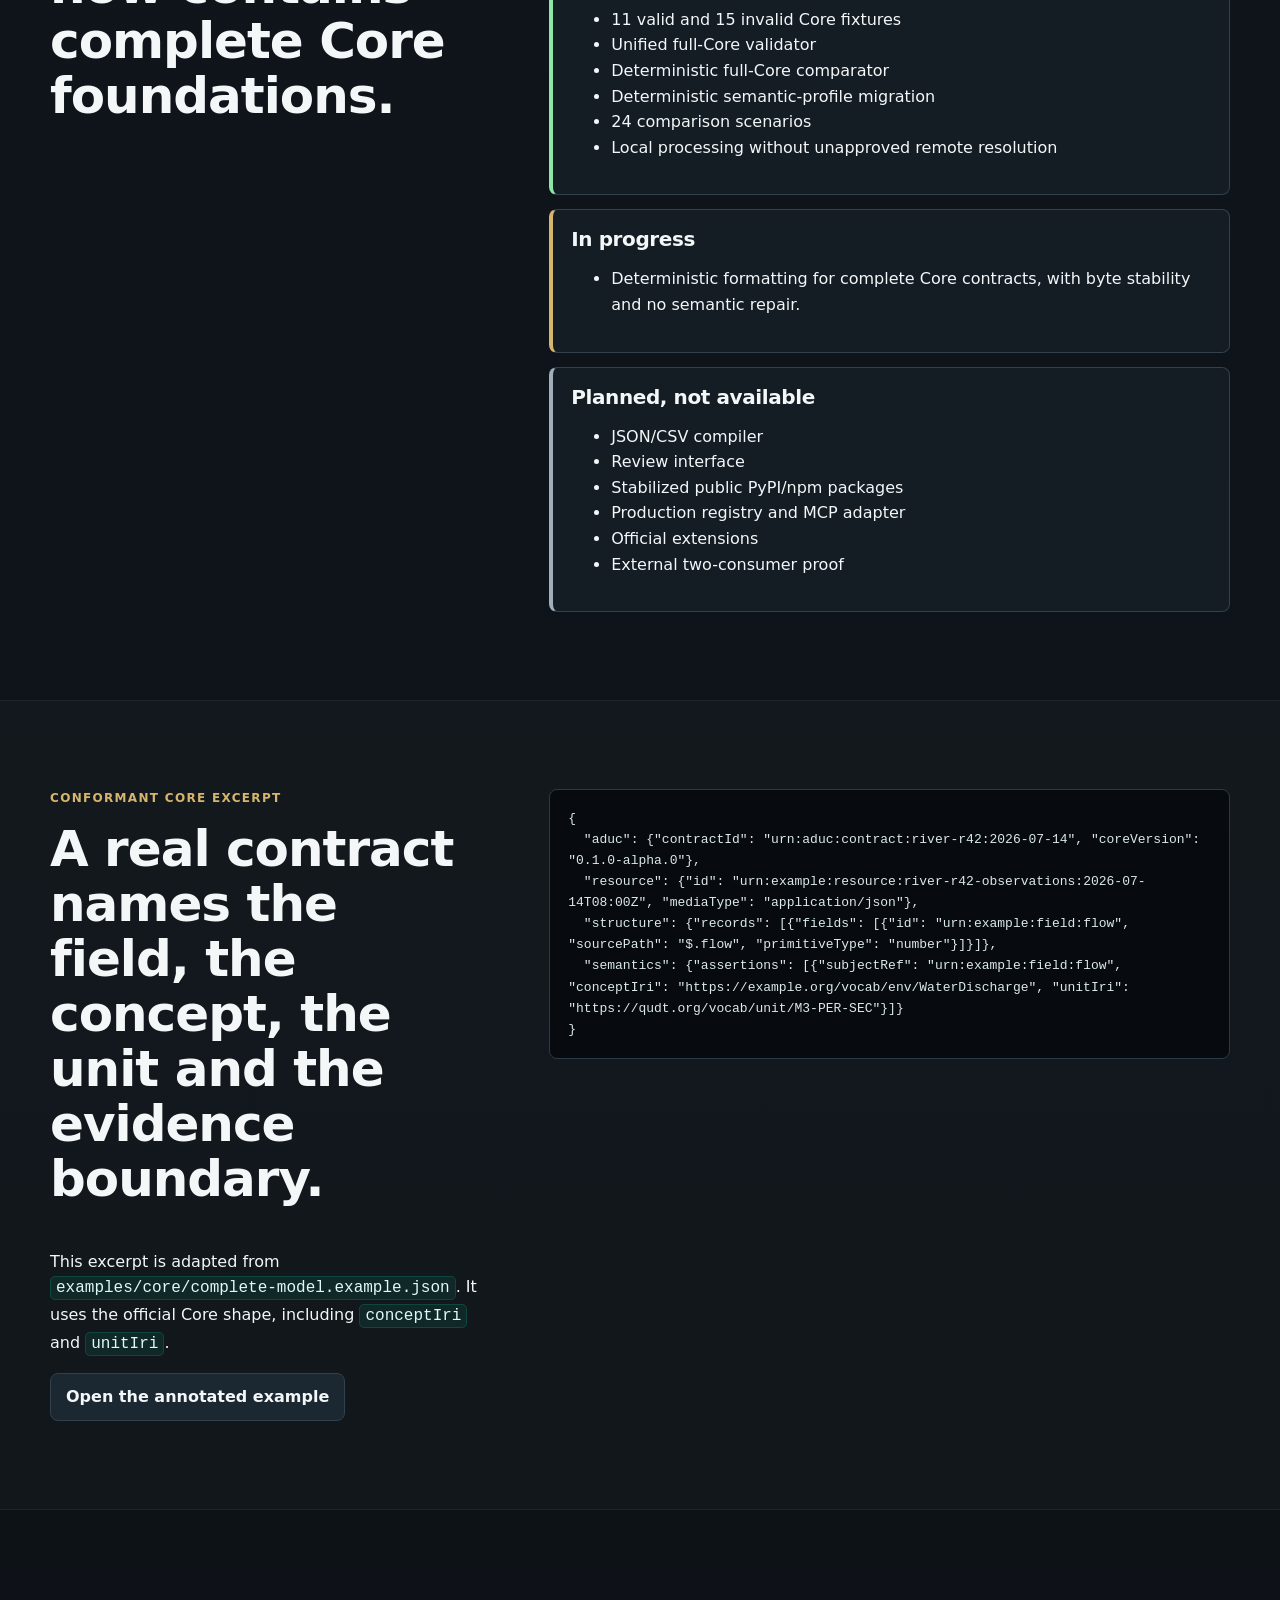
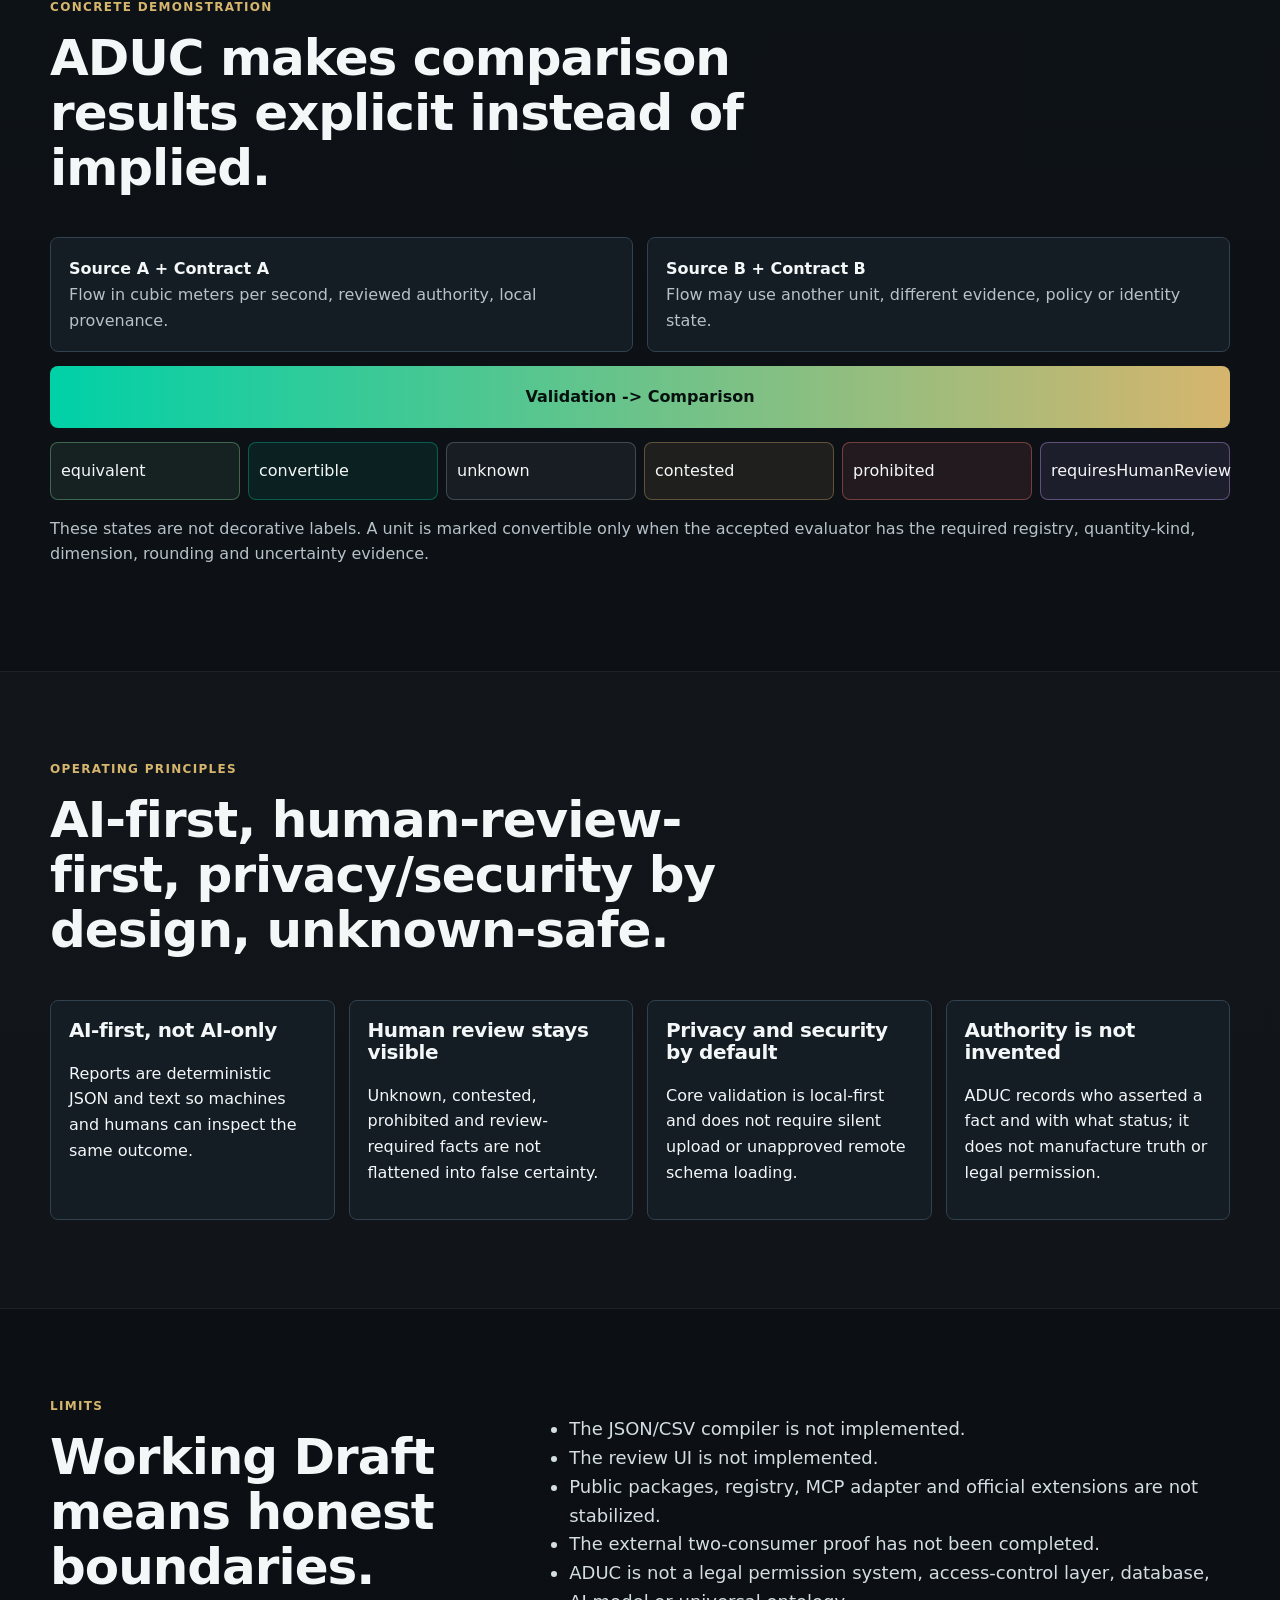
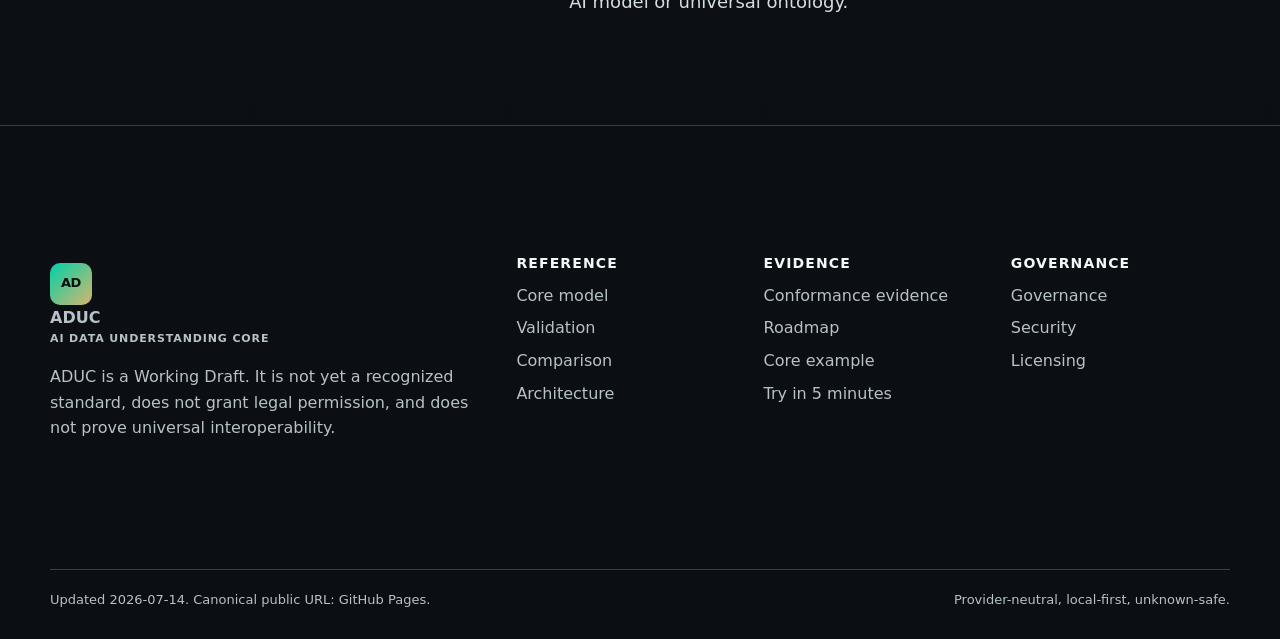
==== commit 3c568516: "Website: align public site with complete ADUC Core" ====
--- a/website/index.html
+++ b/website/index.html
@@ -3,207 +3,257 @@
 <head>
   <meta charset="utf-8">
   <meta name="viewport" content="width=device-width, initial-scale=1">
-  <title>ADUC — A portable understanding layer for data and AI</title>
-  <meta name="description" content="AI Data Understanding Core is an experimental open standard for portable data structure, meaning, context, provenance, uncertainty, relations and usage conditions.">
-  <meta name="theme-color" content="#07111f">
+  <title>ADUC - Portable data understanding for AI systems</title>
+  <meta name="description" content="ADUC is a Working Draft machine-readable contract for portable data understanding, deterministic validation and deterministic comparison across AI systems.">
+  <meta name="theme-color" content="#0b0e12">
   <link rel="canonical" href="https://bacoul.github.io/AI-Data-Understanding-Core-ADUC/">
+  <meta property="og:type" content="website">
+  <meta property="og:title" content="ADUC - Portable data understanding for AI systems">
+  <meta property="og:description" content="ADUC is a Working Draft machine-readable contract for portable data understanding, deterministic validation and deterministic comparison across AI systems.">
+  <meta property="og:url" content="https://bacoul.github.io/AI-Data-Understanding-Core-ADUC/">
+  <meta property="og:site_name" content="ADUC">
+  <meta name="twitter:card" content="summary_large_image">
+  <meta name="twitter:title" content="ADUC - Portable data understanding for AI systems">
+  <meta name="twitter:description" content="ADUC is a Working Draft machine-readable contract for portable data understanding, deterministic validation and deterministic comparison across AI systems.">
   <link rel="stylesheet" href="assets/styles.css">
   <script defer src="assets/app.js"></script>
+  <script type="application/ld+json">[
+  {
+    "@context": "https://schema.org",
+    "@type": "Organization",
+    "name": "AI Data Understanding Core",
+    "alternateName": "ADUC",
+    "url": "https://bacoul.github.io/AI-Data-Understanding-Core-ADUC/",
+    "sameAs": [
+      "https://github.com/BACOUL/AI-Data-Understanding-Core-ADUC"
+    ]
+  },
+  {
+    "@context": "https://schema.org",
+    "@type": "WebSite",
+    "name": "ADUC",
+    "url": "https://bacoul.github.io/AI-Data-Understanding-Core-ADUC/",
+    "description": "Working Draft documentation for AI-readable data understanding contracts."
+  },
+  {
+    "@context": "https://schema.org",
+    "@type": "BreadcrumbList",
+    "itemListElement": [
+      {
+        "@type": "ListItem",
+        "position": 1,
+        "name": "Home",
+        "item": "https://bacoul.github.io/AI-Data-Understanding-Core-ADUC/"
+      },
+      {
+        "@type": "ListItem",
+        "position": 2,
+        "name": "ADUC - Portable data understanding for AI systems",
+        "item": "https://bacoul.github.io/AI-Data-Understanding-Core-ADUC/"
+      }
+    ]
+  },
+  {
+    "@context": "https://schema.org",
+    "@type": "WebSite",
+    "headline": "ADUC - Portable data understanding for AI systems",
+    "url": "https://bacoul.github.io/AI-Data-Understanding-Core-ADUC/",
+    "dateModified": "2026-07-14",
+    "isAccessibleForFree": true,
+    "about": [
+      "AI data interoperability",
+      "AI-readable data contract",
+      "portable data understanding",
+      "semantic interoperability for AI",
+      "deterministic AI data validation",
+      "AI data provenance",
+      "multi-model data consistency"
+    ]
+  }
+]</script>
 </head>
-<body>
-  <a class="skip-link" href="#main">Skip to content</a>
-  <header class="site-header">
-    <div class="container nav-wrap">
-      <a class="brand" href="index.html" aria-label="ADUC home">
-        <span class="brand-mark" aria-hidden="true">A</span>
-        <span class="brand-text">ADUC<small>Working draft</small></span>
+<body data-page="index.html">
+<a class="skip-link" href="#main">Skip to content</a>
+<header class="site-header">
+  <div class="shell nav-shell">
+    <a class="brand" href="index.html" aria-label="ADUC home">
+      <span class="brand-mark" aria-hidden="true">AD</span>
+      <span class="brand-copy">ADUC<span>Working Draft 0.1</span></span>
+    </a>
+    <nav class="site-nav" aria-label="Primary navigation">
+        <a href="index.html" aria-current="page">Home</a>
+        <a href="why-aduc.html">Why ADUC</a>
+        <a href="core.html">Core</a>
+        <a href="validate.html">Validate</a>
+        <a href="compare.html">Compare</a>
+        <a href="trust.html">Trust</a>
+        <a href="evidence.html">Evidence</a>
+        <a href="roadmap.html">Roadmap</a>
+        <a href="docs.html">Docs</a>
+        <a class="nav-github" href="https://github.com/BACOUL/AI-Data-Understanding-Core-ADUC">GitHub</a>
+    </nav>
+  </div>
+</header>
+<main id="main">
+<section class="hero split-hero">
+  <div class="shell hero-grid">
+    <div class="hero-copy">
+      <p class="kicker">Working Draft 0.1 - AI-readable data contract</p>
+      <h1>Data that carries its understanding with it.</h1>
+      <p class="lead definition">ADUC is a machine-readable contract that makes a data resource's structure, meaning, context, identity, provenance, uncertainty, relations and use conditions explicit, validatable and portable across AI systems.</p>
+      <div class="hero-actions" aria-label="Primary actions">
+        <a class="button primary" href="docs.html">Try in 5 minutes</a>
+        <a class="button secondary" href="validate.html">See validation</a>
+        <a class="button ghost" href="https://github.com/BACOUL/AI-Data-Understanding-Core-ADUC">GitHub</a>
+      </div>
+      <div class="status-ledger" aria-label="Current implementation status">
+        <span><strong>Available:</strong> 10 Core blocks, 14 schemas, full-Core validator, deterministic comparator, semantic-profile migration</span>
+        <span><strong>Active task:</strong> deterministic Core contract formatter</span>
+        <span><strong>Not proven:</strong> external two-consumer interoperability claim</span>
+      </div>
+      <pre class="home-command"><code>python tools/aduc_core.py validate examples/core/complete-model.example.json</code></pre>
+    </div>
+    <div class="hero-instrument" aria-label="ADUC portable understanding flow">
+      <div class="contract-flow">
+        <div><span>Original data</span><code>{"flow": 1.5}</code></div>
+        <div><span>ADUC understanding contract</span><code>conceptIri + unitIri + provenance + policy</code></div>
+        <div><span>Deterministic validation and comparison</span><code>valid / unknown / prohibited / review</code></div>
+        <div><span>Portable understanding across AI systems</span><code>same explicit contract, same rules</code></div>
+      </div>
+    </div>
+  </div>
+</section>
+<section class="section-band" aria-labelledby="problem">
+  <div class="shell two-column">
+    <div><p class="kicker">The problem</p><h2 id="problem">AI can read bytes without sharing meaning.</h2></div>
+    <div class="answer-block">
+      <p>JSON and CSV expose syntax. Prompts, ETL jobs, connectors, spreadsheets and private mappings often carry the real interpretation: which field is a flow rate, what unit it uses, which timestamp role applies, who asserted it, whether identity is exact, and whether the data may be used for the requested purpose.</p>
+      <p>ADUC moves that understanding out of hidden glue and into a versioned contract that can be validated, compared and reviewed.</p>
+    </div>
+  </div>
+</section>
+<section aria-labelledby="four-steps">
+  <div class="shell">
+    <div class="section-head">
+      <p class="kicker">The promise</p>
+      <h2 id="four-steps">Original data -> ADUC contract -> deterministic checks -> portable understanding.</h2>
+      <p>ADUC accompanies the original resource. It does not replace the source data, become an AI model, or grant legal permission.</p>
+    </div>
+    <ol class="trace-steps">
+      <li><strong>Original data</strong><span>The source stays authoritative and unchanged.</span></li>
+      <li><strong>ADUC understanding contract</strong><span>Structure, semantics, identity, context, provenance, uncertainty, relations and policy travel together.</span></li>
+      <li><strong>Deterministic validation and comparison</strong><span>Local schemas, architecture checks, profile evaluators and stable reports expose what is valid, unknown or unsafe.</span></li>
+      <li><strong>Portable understanding across AI systems</strong><span>Multiple consumers can receive the same description and be evaluated by the same rules.</span></li>
+    </ol>
+  </div>
+</section>
+<section class="section-band" aria-labelledby="core-dimensions">
+  <div class="shell">
+    <div class="section-head compact"><p class="kicker">Core model</p><h2 id="core-dimensions">Ten dimensions, one explicit contract.</h2></div>
+    <div class="core-map" role="list" aria-label="ADUC Core blocks">
+      <a href="core.html#aduc" role="listitem">aduc<span>contract metadata</span></a>
+      <a href="core.html#resource" role="listitem">resource<span>the described data</span></a>
+      <a href="core.html#structure" role="listitem">structure<span>records and fields</span></a>
+      <a href="core.html#semantics" role="listitem">semantics<span>meaning and mappings</span></a>
+      <a href="core.html#identity" role="listitem">identity<span>entities and identifiers</span></a>
+      <a href="core.html#context" role="listitem">context<span>time, space, operation</span></a>
+      <a href="core.html#provenance" role="listitem">provenance<span>agents and evidence</span></a>
+      <a href="core.html#uncertainty" role="listitem">uncertainty<span>quality and unknowns</span></a>
+      <a href="core.html#relations" role="listitem">relations<span>graph assertions</span></a>
+      <a href="core.html#policy" role="listitem">policy<span>use conditions</span></a>
+    </div>
+  </div>
+</section>
+<section aria-labelledby="today">
+  <div class="shell two-column">
+    <div><p class="kicker">What exists today</p><h2 id="today">The repository now contains complete Core foundations.</h2></div>
+    <div class="status-columns">
+      <div class="state-panel available"><h3>Available now</h3><ul><li>Normative ten-block Core model</li><li>Minimum envelope: <code>aduc + resource + structure</code></li><li>14 local Draft 2020-12 schemas</li><li>11 valid and 15 invalid Core fixtures</li><li>Unified full-Core validator</li><li>Deterministic full-Core comparator</li><li>Deterministic semantic-profile migration</li><li>24 comparison scenarios</li><li>Local processing without unapproved remote resolution</li></ul></div>
+      <div class="state-panel progress"><h3>In progress</h3><ul><li>Deterministic formatting for complete Core contracts, with byte stability and no semantic repair.</li></ul></div>
+      <div class="state-panel planned"><h3>Planned, not available</h3><ul><li>JSON/CSV compiler</li><li>Review interface</li><li>Stabilized public PyPI/npm packages</li><li>Production registry and MCP adapter</li><li>Official extensions</li><li>External two-consumer proof</li></ul></div>
+    </div>
+  </div>
+</section>
+<section class="section-band" aria-labelledby="core-example">
+  <div class="shell example-layout">
+    <div>
+      <p class="kicker">Conformant Core excerpt</p>
+      <h2 id="core-example">A real contract names the field, the concept, the unit and the evidence boundary.</h2>
+      <p>This excerpt is adapted from <code>examples/core/complete-model.example.json</code>. It uses the official Core shape, including <code>conceptIri</code> and <code>unitIri</code>.</p>
+      <a class="button secondary" href="example.html">Open the annotated example</a>
+    </div>
+    <pre class="code-block"><code>{
+  "aduc": {"contractId": "urn:aduc:contract:river-r42:2026-07-14", "coreVersion": "0.1.0-alpha.0"},
+  "resource": {"id": "urn:example:resource:river-r42-observations:2026-07-14T08:00Z", "mediaType": "application/json"},
+  "structure": {"records": [{"fields": [{"id": "urn:example:field:flow", "sourcePath": "$.flow", "primitiveType": "number"}]}]},
+  "semantics": {"assertions": [{"subjectRef": "urn:example:field:flow", "conceptIri": "https://example.org/vocab/env/WaterDischarge", "unitIri": "https://qudt.org/vocab/unit/M3-PER-SEC"}]}
+}</code></pre>
+  </div>
+</section>
+<section aria-labelledby="demo">
+  <div class="shell">
+    <div class="section-head"><p class="kicker">Concrete demonstration</p><h2 id="demo">ADUC makes comparison results explicit instead of implied.</h2></div>
+    <div class="comparison-demo" aria-label="Validation and comparison demonstration">
+      <div class="source-box"><strong>Source A + Contract A</strong><span>Flow in cubic meters per second, reviewed authority, local provenance.</span></div>
+      <div class="source-box"><strong>Source B + Contract B</strong><span>Flow may use another unit, different evidence, policy or identity state.</span></div>
+      <div class="pipeline-box">Validation -> Comparison</div>
+      <div class="assessment-strip" aria-label="Possible comparison assessments"><span class="ok">equivalent</span><span class="convert">convertible</span><span class="unknown">unknown</span><span class="contest">contested</span><span class="stop">prohibited</span><span class="review">requiresHumanReview</span></div>
+    </div>
+    <p class="note">These states are not decorative labels. A unit is marked convertible only when the accepted evaluator has the required registry, quantity-kind, dimension, rounding and uncertainty evidence.</p>
+  </div>
+</section>
+<section class="section-band" aria-labelledby="principles">
+  <div class="shell">
+    <div class="section-head compact"><p class="kicker">Operating principles</p><h2 id="principles">AI-first, human-review-first, privacy/security by design, unknown-safe.</h2></div>
+    <div class="principle-grid">
+      <article><h3>AI-first, not AI-only</h3><p>Reports are deterministic JSON and text so machines and humans can inspect the same outcome.</p></article>
+      <article><h3>Human review stays visible</h3><p>Unknown, contested, prohibited and review-required facts are not flattened into false certainty.</p></article>
+      <article><h3>Privacy and security by default</h3><p>Core validation is local-first and does not require silent upload or unapproved remote schema loading.</p></article>
+      <article><h3>Authority is not invented</h3><p>ADUC records who asserted a fact and with what status; it does not manufacture truth or legal permission.</p></article>
+    </div>
+  </div>
+</section>
+<section aria-labelledby="limits">
+  <div class="shell two-column">
+    <div><p class="kicker">Limits</p><h2 id="limits">Working Draft means honest boundaries.</h2></div>
+    <div class="answer-block"><ul class="plain-list"><li>The JSON/CSV compiler is not implemented.</li><li>The review UI is not implemented.</li><li>Public packages, registry, MCP adapter and official extensions are not stabilized.</li><li>The external two-consumer proof has not been completed.</li><li>ADUC is not a legal permission system, access-control layer, database, AI model or universal ontology.</li></ul></div>
+  </div>
+</section>
+</main>
+<footer class="site-footer">
+  <div class="shell footer-grid">
+    <section>
+      <a class="brand footer-brand" href="index.html">
+        <span class="brand-mark" aria-hidden="true">AD</span>
+        <span class="brand-copy">ADUC<span>AI Data Understanding Core</span></span>
       </a>
-      <button class="nav-toggle" type="button" data-nav-toggle aria-expanded="false" aria-controls="site-nav" aria-label="Open navigation">☰</button>
-      <nav class="site-nav" id="site-nav" data-site-nav data-open="false" aria-label="Primary navigation">
-        <a href="index.html" aria-current="page">Home</a>
-        <a href="specification.html">Specification</a>
-        <a href="architecture.html">Architecture</a>
-        <a href="roadmap.html">Roadmap</a>
-        <a href="example.html">Example</a>
-        <a class="nav-cta" href="docs.html">Try in 5 minutes</a>
-      </nav>
-    </div>
-  </header>
-
-  <main id="main">
-    <section class="hero">
-      <div class="container hero-grid">
-        <div>
-          <div class="eyebrow"><span class="status-dot" aria-hidden="true"></span> Experimental open standard</div>
-          <h1>A portable understanding layer for data and AI.</h1>
-          <p class="lead">ADUC is a model-independent contract that lets data describe its structure, meaning, context, provenance, uncertainty, relations and conditions of use to AI systems.</p>
-          <div class="hero-actions">
-            <a class="button" href="specification.html">Read the Core draft</a>
-            <a class="button secondary" href="https://github.com/BACOUL/AI-Data-Understanding-Core-ADUC">View on GitHub</a>
-          </div>
-          <p class="hero-note">AI Data Understanding Core is a provisional working name. ADUC is not yet a recognized standard, and full multi-model interoperability is not yet proven.</p>
-        </div>
-
-        <div class="hero-visual" aria-label="Example ADUC contract">
-          <div class="contract-card">
-            <div class="window-bar">
-              <div class="window-dots" aria-hidden="true"><span></span><span></span><span></span></div>
-              <span>measurements.aduc.json</span>
-            </div>
-            <pre><code>{
-  <span class="token-key">"semantics"</span>: {
-    <span class="token-key">"flow"</span>: {
-      <span class="token-key">"concept"</span>: <span class="token-string">"env:WaterDischarge"</span>,
-      <span class="token-key">"unit"</span>: <span class="token-string">"unit:M3-PER-SEC"</span>,
-      <span class="token-key">"mappingStatus"</span>: <span class="token-string">"reviewed"</span>,
-      <span class="token-key">"confidence"</span>: <span class="token-number">0.96</span>
-    }
-  },
-  <span class="token-key">"context"</span>: {
-    <span class="token-key">"timeField"</span>: <span class="token-string">"timestamp"</span>,
-    <span class="token-key">"timezone"</span>: <span class="token-string">"UTC"</span>
-  }
-}</code></pre>
-          </div>
-        </div>
-      </div>
-    </section>
-
-    <section class="section-soft" aria-labelledby="problem-title">
-      <div class="container">
-        <div class="section-heading">
-          <div>
-            <div class="eyebrow">The problem</div>
-            <h2 id="problem-title">Readable syntax is not shared understanding.</h2>
-          </div>
-          <p>A model can parse <code>{"flow": 118}</code>, but it cannot know with certainty what the field means, which unit applies, when the observation occurred, who produced it, how reliable it is, or whether it may be compared with another source.</p>
-        </div>
-        <div class="grid-3">
-          <article class="card">
-            <div class="card-number">01</div>
-            <h3>Meaning is rebuilt repeatedly</h3>
-            <p>Organizations encode the same data meaning again in prompts, ETL jobs, connectors, dictionaries and application code.</p>
-          </article>
-          <article class="card">
-            <div class="card-number">02</div>
-            <h3>Models receive different explanations</h3>
-            <p>Each provider or application can end up with its own semantic mapping, producing inconsistent interpretation and hidden coupling.</p>
-          </article>
-          <article class="card">
-            <div class="card-number">03</div>
-            <h3>Uncertainty disappears</h3>
-            <p>Inferred, reviewed, canonical and contested interpretations are often flattened into one undocumented answer.</p>
-          </article>
-        </div>
-      </div>
-    </section>
-
-    <section aria-labelledby="flow-title">
-      <div class="container">
-        <div class="section-heading">
-          <div>
-            <div class="eyebrow">How it works</div>
-            <h2 id="flow-title">Describe once. Validate. Reuse.</h2>
-          </div>
-          <p>The original data remains unchanged. A portable ADUC contract accompanies it and exposes the meaning that compatible AI systems and applications need.</p>
-        </div>
-        <div class="flow" aria-label="ADUC processing flow">
-          <div class="flow-step"><strong>Original data</strong><span>JSON, CSV and later additional resource types.</span></div>
-          <div class="flow-step"><strong>ADUC contract</strong><span>Structure, semantics, identity, context and evidence.</span></div>
-          <div class="flow-step"><strong>Validation</strong><span>Schema, lifecycle, uncertainty and conflict checks.</span></div>
-          <div class="flow-step"><strong>Shared use</strong><span>AI systems, agents, analytics and applications.</span></div>
-        </div>
-      </div>
-    </section>
-
-    <section class="section-soft" aria-labelledby="core-title">
-      <div class="container">
-        <div class="section-heading">
-          <div>
-            <div class="eyebrow">The Core</div>
-            <h2 id="core-title">Ten blocks for portable understanding.</h2>
-          </div>
-          <p>The complete Core is designed to compose existing standards rather than replace them. The current implementation focuses primarily on semantic mappings and consumer conformance.</p>
-        </div>
-        <div class="block-list" aria-label="ADUC Core blocks">
-          <div class="block-pill">aduc</div>
-          <div class="block-pill">resource</div>
-          <div class="block-pill">structure</div>
-          <div class="block-pill">semantics</div>
-          <div class="block-pill">identity</div>
-          <div class="block-pill">context</div>
-          <div class="block-pill">provenance</div>
-          <div class="block-pill">uncertainty</div>
-          <div class="block-pill">relations</div>
-          <div class="block-pill">policy</div>
-        </div>
-      </div>
-    </section>
-
-    <section aria-labelledby="status-title">
-      <div class="container">
-        <div class="section-heading">
-          <div>
-            <div class="eyebrow">Current status</div>
-            <h2 id="status-title">A real technical foundation, not a finished standard.</h2>
-          </div>
-          <p>The repository already contains tested components, but the complete Core schema, compiler and full interoperability proof remain future gates.</p>
-        </div>
-        <div class="metrics">
-          <div class="metric"><strong>Core draft</strong><span>Full mission and ten-block model documented</span></div>
-          <div class="metric"><strong>Validator</strong><span>Experimental semantic-mapping profile supported</span></div>
-          <div class="metric"><strong>Comparator</strong><span>Published semantic targets compared deterministically</span></div>
-          <div class="metric"><strong>RDF</strong><span>Offline JSON-LD expansion and round-trip tested</span></div>
-        </div>
-        <div class="notice" style="margin-top: 1rem;"><strong>Not yet complete:</strong> full-Core JSON Schema, JSON/CSV compiler, review interface, complete unit/time/identity comparison, and two qualifying external AI runs.</div>
-      </div>
-    </section>
-
-    <section class="section-soft" aria-labelledby="principles-title">
-      <div class="container">
-        <div class="section-heading">
-          <div>
-            <div class="eyebrow">Design principles</div>
-            <h2 id="principles-title">Open, explicit and provider-independent.</h2>
-          </div>
-          <p>ADUC is useful only if it remains understandable without a proprietary service and preserves uncertainty instead of hiding it.</p>
-        </div>
-        <div class="grid-3">
-          <article class="card"><div class="icon-box">↗</div><h3>Reuse standards</h3><p>JSON-LD, RDF, Croissant, PROV-O, DQV, ODRL, JSON Schema and established vocabularies remain foundations.</p></article>
-          <article class="card"><div class="icon-box">?</div><h3>Preserve uncertainty</h3><p>Unknown, inferred, reviewed, canonical and contested information cannot be silently treated as equivalent.</p></article>
-          <article class="card"><div class="icon-box">∞</div><h3>Avoid vendor lock-in</h3><p>The contract and conformance rules must remain usable by independent models, tools and organizations.</p></article>
-        </div>
-      </div>
-    </section>
-
-    <section aria-labelledby="vision-title">
-      <div class="container cta-panel">
-        <div>
-          <div class="eyebrow">The target</div>
-          <h2 id="vision-title">Make existing data portable between an organization’s AI systems.</h2>
-          <p class="lead">The open standard remains free. Commercial adoption tools may later provide hosted compilation, collaborative review, private registries, enterprise connectors, audits and support.</p>
-        </div>
-        <div class="action-row">
-          <a class="button" href="roadmap.html">See the master roadmap</a>
-          <a class="button secondary" href="example.html">Explore the full example</a>
-        </div>
-      </div>
-    </section>
-  </main>
-
-  <footer class="site-footer">
-    <div class="container">
-      <div class="footer-grid">
-        <div>
-          <a class="brand" href="index.html"><span class="brand-mark" aria-hidden="true">A</span><span class="brand-text">ADUC<small>AI Data Understanding Core</small></span></a>
-          <p>Experimental open specification for portable data understanding across AI systems.</p>
-        </div>
-        <div><h3>Project</h3><a href="specification.html">Specification</a><a href="architecture.html">Architecture</a><a href="roadmap.html">Roadmap</a></div>
-        <div><h3>Build</h3><a href="example.html">Complete example</a><a href="docs.html">Try in 5 minutes</a><a href="https://github.com/BACOUL/AI-Data-Understanding-Core-ADUC">GitHub</a></div>
-        <div><h3>Governance</h3><a href="https://github.com/BACOUL/AI-Data-Understanding-Core-ADUC/blob/main/GOVERNANCE.md">Governance</a><a href="https://github.com/BACOUL/AI-Data-Understanding-Core-ADUC/blob/main/CONTRIBUTING.md">Contributing</a><a href="https://github.com/BACOUL/AI-Data-Understanding-Core-ADUC/blob/main/SECURITY.md">Security</a></div>
-      </div>
-      <div class="footer-bottom"><span>© <span data-year>2026</span> ADUC contributors. Working name.</span><span>Specification draft · Not yet a recognized standard</span></div>
-    </div>
-  </footer>
+      <p>ADUC is a Working Draft. It is not yet a recognized standard, does not grant legal permission, and does not prove universal interoperability.</p>
+    </section>
+    <section>
+      <h2>Reference</h2>
+      <a href="core.html">Core model</a>
+      <a href="validate.html">Validation</a>
+      <a href="compare.html">Comparison</a>
+      <a href="architecture.html">Architecture</a>
+    </section>
+    <section>
+      <h2>Evidence</h2>
+      <a href="evidence.html">Conformance evidence</a>
+      <a href="roadmap.html">Roadmap</a>
+      <a href="example.html">Core example</a>
+      <a href="docs.html">Try in 5 minutes</a>
+    </section>
+    <section>
+      <h2>Governance</h2>
+      <a href="https://github.com/BACOUL/AI-Data-Understanding-Core-ADUC/blob/main/GOVERNANCE.md">Governance</a>
+      <a href="https://github.com/BACOUL/AI-Data-Understanding-Core-ADUC/blob/main/SECURITY.md">Security</a>
+      <a href="https://github.com/BACOUL/AI-Data-Understanding-Core-ADUC/blob/main/LICENSES.md">Licensing</a>
+    </section>
+  </div>
+  <div class="shell footer-bottom">
+    <span>Updated 2026-07-14. Canonical public URL: GitHub Pages.</span>
+    <span>Provider-neutral, local-first, unknown-safe.</span>
+  </div>
+</footer>
 </body>
 </html>
--- a/website/assets/styles.css
+++ b/website/assets/styles.css
@@ -1,1027 +1,9 @@
-:root {
-  --bg: #07111f;
-  --bg-soft: #0d1a2b;
-  --surface: rgba(18, 36, 57, 0.78);
-  --surface-solid: #122439;
-  --surface-light: #172d46;
-  --text: #f6f9fc;
-  --muted: #a8b8ca;
-  --line: rgba(174, 201, 229, 0.18);
-  --primary: #6ee7d8;
-  --primary-strong: #2dd4bf;
-  --secondary: #8eb6ff;
-  --warning: #ffd27a;
-  --danger: #ff9a9a;
-  --success: #8ee6a6;
-  --shadow: 0 24px 70px rgba(0, 0, 0, 0.28);
-  --radius: 22px;
-  --radius-small: 14px;
-  --container: 1180px;
-  --font-sans: Inter, ui-sans-serif, system-ui, -apple-system, BlinkMacSystemFont, "Segoe UI", sans-serif;
-  --font-mono: "SFMono-Regular", Consolas, "Liberation Mono", monospace;
-}
-
-* {
-  box-sizing: border-box;
-}
-
-html {
-  scroll-behavior: smooth;
-  scroll-padding-top: 88px;
-}
-
-body {
-  margin: 0;
-  min-height: 100vh;
-  color: var(--text);
-  background:
-    radial-gradient(circle at 12% 0%, rgba(45, 212, 191, 0.16), transparent 30rem),
-    radial-gradient(circle at 92% 15%, rgba(142, 182, 255, 0.15), transparent 34rem),
-    linear-gradient(180deg, #07111f 0%, #091522 46%, #07111f 100%);
-  font-family: var(--font-sans);
-  line-height: 1.6;
-  -webkit-font-smoothing: antialiased;
-}
-
-body::before {
-  content: "";
-  position: fixed;
-  inset: 0;
-  z-index: -1;
-  pointer-events: none;
-  background-image:
-    linear-gradient(rgba(255, 255, 255, 0.018) 1px, transparent 1px),
-    linear-gradient(90deg, rgba(255, 255, 255, 0.018) 1px, transparent 1px);
-  background-size: 44px 44px;
-  mask-image: linear-gradient(to bottom, black, transparent 85%);
-}
-
-img,
-svg {
-  max-width: 100%;
-}
-
-a {
-  color: var(--primary);
-  text-decoration-thickness: 1px;
-  text-underline-offset: 0.18em;
-}
-
-a:hover {
-  color: #a7fff3;
-}
-
-button,
-a {
-  -webkit-tap-highlight-color: transparent;
-}
-
-button,
-input,
-textarea,
-select {
-  font: inherit;
-}
-
-:focus-visible {
-  outline: 3px solid rgba(110, 231, 216, 0.65);
-  outline-offset: 4px;
-  border-radius: 6px;
-}
-
-.skip-link {
-  position: fixed;
-  top: 0.75rem;
-  left: 0.75rem;
-  z-index: 999;
-  padding: 0.75rem 1rem;
-  color: #041018;
-  background: var(--primary);
-  border-radius: 10px;
-  transform: translateY(-150%);
-  transition: transform 160ms ease;
-}
-
-.skip-link:focus {
-  transform: translateY(0);
-}
-
-.container {
-  width: min(calc(100% - 2rem), var(--container));
-  margin-inline: auto;
-}
-
-.site-header {
-  position: sticky;
-  top: 0;
-  z-index: 100;
-  background: rgba(7, 17, 31, 0.82);
-  border-bottom: 1px solid var(--line);
-  backdrop-filter: blur(18px);
-}
-
-.nav-wrap {
-  min-height: 76px;
-  display: flex;
-  align-items: center;
-  justify-content: space-between;
-  gap: 1rem;
-}
-
-.brand {
-  display: inline-flex;
-  align-items: center;
-  gap: 0.75rem;
-  color: var(--text);
-  text-decoration: none;
-  font-weight: 800;
-  letter-spacing: -0.02em;
-}
-
-.brand-mark {
-  width: 38px;
-  height: 38px;
-  display: grid;
-  place-items: center;
-  color: #06131f;
-  background: linear-gradient(135deg, var(--primary), var(--secondary));
-  border-radius: 12px;
-  box-shadow: 0 12px 32px rgba(45, 212, 191, 0.22);
-  font-size: 0.9rem;
-  font-weight: 900;
-}
-
-.brand-text small {
-  display: block;
-  margin-top: -0.2rem;
-  color: var(--muted);
-  font-size: 0.66rem;
-  font-weight: 600;
-  letter-spacing: 0.08em;
-  text-transform: uppercase;
-}
-
-.site-nav {
-  display: flex;
-  align-items: center;
-  gap: 0.15rem;
-}
-
-.site-nav a {
-  padding: 0.62rem 0.78rem;
-  color: var(--muted);
-  border-radius: 10px;
-  text-decoration: none;
-  font-size: 0.91rem;
-  font-weight: 650;
-}
-
-.site-nav a:hover,
-.site-nav a[aria-current="page"] {
-  color: var(--text);
-  background: rgba(255, 255, 255, 0.065);
-}
-
-.nav-cta {
-  margin-left: 0.35rem;
-  color: #04131b !important;
-  background: var(--primary) !important;
-}
-
-.nav-cta:hover {
-  background: #a7fff3 !important;
-}
-
-.nav-toggle {
-  display: none;
-  width: 44px;
-  height: 44px;
-  align-items: center;
-  justify-content: center;
-  color: var(--text);
-  background: transparent;
-  border: 1px solid var(--line);
-  border-radius: 12px;
-  cursor: pointer;
-}
-
-.hero {
-  padding: 7rem 0 5rem;
-}
-
-.hero-grid {
-  display: grid;
-  grid-template-columns: minmax(0, 1.14fr) minmax(320px, 0.86fr);
-  gap: clamp(2rem, 6vw, 6rem);
-  align-items: center;
-}
-
-.eyebrow,
-.status-badge {
-  display: inline-flex;
-  align-items: center;
-  gap: 0.5rem;
-  width: fit-content;
-  padding: 0.42rem 0.72rem;
-  color: var(--primary);
-  background: rgba(45, 212, 191, 0.08);
-  border: 1px solid rgba(110, 231, 216, 0.22);
-  border-radius: 999px;
-  font-size: 0.78rem;
-  font-weight: 800;
-  letter-spacing: 0.08em;
-  text-transform: uppercase;
-}
-
-.status-dot {
-  width: 8px;
-  height: 8px;
-  background: var(--warning);
-  border-radius: 50%;
-  box-shadow: 0 0 0 5px rgba(255, 210, 122, 0.1);
-}
-
-h1,
-h2,
-h3,
-h4 {
-  margin-top: 0;
-  line-height: 1.12;
-  letter-spacing: -0.035em;
-}
-
-h1 {
-  max-width: 16ch;
-  margin-bottom: 1.45rem;
-  font-size: clamp(3.1rem, 7vw, 6.2rem);
-}
-
-.page-hero h1 {
-  max-width: 19ch;
-  font-size: clamp(2.7rem, 5.5vw, 5rem);
-}
-
-h2 {
-  margin-bottom: 1rem;
-  font-size: clamp(2rem, 4vw, 3.5rem);
-}
-
-h3 {
-  font-size: 1.35rem;
-}
-
-.lead {
-  max-width: 67ch;
-  margin: 0 0 1.7rem;
-  color: #c8d5e3;
-  font-size: clamp(1.05rem, 1.7vw, 1.3rem);
-}
-
-.hero-actions,
-.action-row {
-  display: flex;
-  flex-wrap: wrap;
-  gap: 0.85rem;
-  align-items: center;
-}
-
-.button {
-  display: inline-flex;
-  min-height: 48px;
-  align-items: center;
-  justify-content: center;
-  gap: 0.55rem;
-  padding: 0.75rem 1.08rem;
-  color: #03131c;
-  background: var(--primary);
-  border: 1px solid var(--primary);
-  border-radius: 12px;
-  text-decoration: none;
-  font-weight: 800;
-  transition: transform 160ms ease, background 160ms ease, border-color 160ms ease;
-}
-
-.button:hover {
-  color: #03131c;
-  background: #a7fff3;
-  border-color: #a7fff3;
-  transform: translateY(-2px);
-}
-
-.button.secondary {
-  color: var(--text);
-  background: rgba(255, 255, 255, 0.045);
-  border-color: var(--line);
-}
-
-.button.secondary:hover {
-  color: var(--text);
-  background: rgba(255, 255, 255, 0.09);
-  border-color: rgba(255, 255, 255, 0.28);
-}
-
-.hero-note {
-  margin-top: 1.2rem;
-  color: var(--muted);
-  font-size: 0.86rem;
-}
-
-.hero-visual {
-  position: relative;
-}
-
-.contract-card {
-  position: relative;
-  overflow: hidden;
-  padding: 1.2rem;
-  background: linear-gradient(160deg, rgba(20, 43, 66, 0.96), rgba(11, 27, 43, 0.94));
-  border: 1px solid rgba(142, 182, 255, 0.24);
-  border-radius: var(--radius);
-  box-shadow: var(--shadow);
-}
-
-.contract-card::after {
-  content: "";
-  position: absolute;
-  width: 180px;
-  height: 180px;
-  top: -80px;
-  right: -70px;
-  background: rgba(110, 231, 216, 0.12);
-  border-radius: 50%;
-  filter: blur(4px);
-}
-
-.window-bar {
-  display: flex;
-  align-items: center;
-  justify-content: space-between;
-  margin-bottom: 1rem;
-  color: var(--muted);
-  font-size: 0.75rem;
-}
-
-.window-dots {
-  display: flex;
-  gap: 0.35rem;
-}
-
-.window-dots span {
-  width: 8px;
-  height: 8px;
-  background: rgba(255, 255, 255, 0.23);
-  border-radius: 50%;
-}
-
-pre,
-.code-card {
-  margin: 0;
-  color: #d8e7f6;
-  background: #07121e;
-  border: 1px solid rgba(255, 255, 255, 0.07);
-  border-radius: 15px;
-  font-family: var(--font-mono);
-  font-size: 0.81rem;
-  line-height: 1.65;
-  tab-size: 2;
-}
-
-pre {
-  overflow-x: auto;
-  padding: 1.15rem;
-}
-
-code {
-  font-family: var(--font-mono);
-}
-
-p code,
-li code,
-td code {
-  padding: 0.12rem 0.35rem;
-  color: #c7fff6;
-  background: rgba(110, 231, 216, 0.09);
-  border: 1px solid rgba(110, 231, 216, 0.13);
-  border-radius: 6px;
-  font-size: 0.9em;
-}
-
-.token-key {
-  color: #8eb6ff;
-}
-
-.token-string {
-  color: #a7f3d0;
-}
-
-.token-number {
-  color: #ffd27a;
-}
-
-section {
-  padding: 5rem 0;
-}
-
-.section-soft {
-  background: rgba(255, 255, 255, 0.018);
-  border-top: 1px solid rgba(255, 255, 255, 0.035);
-  border-bottom: 1px solid rgba(255, 255, 255, 0.035);
-}
-
-.section-heading {
-  display: grid;
-  grid-template-columns: minmax(0, 0.8fr) minmax(0, 1.2fr);
-  gap: 2rem;
-  align-items: start;
-  margin-bottom: 2.4rem;
-}
-
-.section-heading p {
-  margin-top: 0.45rem;
-  color: var(--muted);
-  font-size: 1.05rem;
-}
-
-.grid-2,
-.grid-3,
-.grid-4 {
-  display: grid;
-  gap: 1rem;
-}
-
-.grid-2 {
-  grid-template-columns: repeat(2, minmax(0, 1fr));
-}
-
-.grid-3 {
-  grid-template-columns: repeat(3, minmax(0, 1fr));
-}
-
-.grid-4 {
-  grid-template-columns: repeat(4, minmax(0, 1fr));
-}
-
-.card {
-  padding: 1.35rem;
-  background: var(--surface);
-  border: 1px solid var(--line);
-  border-radius: var(--radius-small);
-  box-shadow: 0 14px 40px rgba(0, 0, 0, 0.12);
-}
-
-.card p:last-child,
-.card ul:last-child {
-  margin-bottom: 0;
-}
-
-.card p,
-.card li {
-  color: var(--muted);
-}
-
-.card-number,
-.icon-box {
-  width: 40px;
-  height: 40px;
-  display: grid;
-  place-items: center;
-  margin-bottom: 1rem;
-  color: var(--primary);
-  background: rgba(110, 231, 216, 0.08);
-  border: 1px solid rgba(110, 231, 216, 0.18);
-  border-radius: 12px;
-  font-weight: 900;
-}
-
-.flow {
-  display: grid;
-  grid-template-columns: repeat(4, 1fr);
-  gap: 0.8rem;
-  align-items: center;
-}
-
-.flow-step {
-  position: relative;
-  min-height: 142px;
-  padding: 1.1rem;
-  background: var(--surface);
-  border: 1px solid var(--line);
-  border-radius: var(--radius-small);
-}
-
-.flow-step:not(:last-child)::after {
-  content: "→";
-  position: absolute;
-  top: 50%;
-  right: -0.68rem;
-  z-index: 2;
-  display: grid;
-  width: 1.4rem;
-  height: 1.4rem;
-  place-items: center;
-  color: var(--primary);
-  background: var(--bg-soft);
-  border-radius: 999px;
-  transform: translateY(-50%);
-  font-weight: 900;
-}
-
-.flow-step strong {
-  display: block;
-  margin-bottom: 0.4rem;
-}
-
-.flow-step span {
-  color: var(--muted);
-  font-size: 0.9rem;
-}
-
-.block-list {
-  display: grid;
-  grid-template-columns: repeat(5, minmax(0, 1fr));
-  gap: 0.7rem;
-}
-
-.block-pill {
-  padding: 0.8rem 0.7rem;
-  text-align: center;
-  color: #dce9f4;
-  background: rgba(142, 182, 255, 0.07);
-  border: 1px solid rgba(142, 182, 255, 0.16);
-  border-radius: 12px;
-  font-family: var(--font-mono);
-  font-size: 0.84rem;
-}
-
-.notice {
-  padding: 1rem 1.1rem;
-  color: #f7e5bc;
-  background: rgba(255, 210, 122, 0.08);
-  border: 1px solid rgba(255, 210, 122, 0.22);
-  border-radius: 14px;
-}
-
-.notice strong {
-  color: var(--warning);
-}
-
-.notice.success {
-  color: #d7f8df;
-  background: rgba(142, 230, 166, 0.08);
-  border-color: rgba(142, 230, 166, 0.22);
-}
-
-.notice.success strong {
-  color: var(--success);
-}
-
-.notice.danger {
-  color: #ffe0e0;
-  background: rgba(255, 154, 154, 0.08);
-  border-color: rgba(255, 154, 154, 0.22);
-}
-
-.notice.danger strong {
-  color: var(--danger);
-}
-
-.metrics {
-  display: grid;
-  grid-template-columns: repeat(4, 1fr);
-  gap: 0.8rem;
-}
-
-.metric {
-  padding: 1rem;
-  background: rgba(255, 255, 255, 0.035);
-  border: 1px solid var(--line);
-  border-radius: 14px;
-}
-
-.metric strong {
-  display: block;
-  margin-bottom: 0.3rem;
-  color: var(--primary);
-  font-size: 1.35rem;
-}
-
-.metric span {
-  color: var(--muted);
-  font-size: 0.84rem;
-}
-
-.page-hero {
-  padding: 5.5rem 0 3.8rem;
-  border-bottom: 1px solid rgba(255, 255, 255, 0.04);
-}
-
-.breadcrumbs {
-  margin-bottom: 1.2rem;
-  color: var(--muted);
-  font-size: 0.84rem;
-}
-
-.breadcrumbs a {
-  color: var(--muted);
-}
-
-.content-layout {
-  display: grid;
-  grid-template-columns: minmax(0, 1fr) 250px;
-  gap: 3rem;
-  align-items: start;
-}
-
-.prose {
-  min-width: 0;
-}
-
-.prose h2 {
-  margin-top: 3.4rem;
-  padding-top: 0.5rem;
-  font-size: clamp(1.8rem, 3vw, 2.65rem);
-}
-
-.prose h3 {
-  margin-top: 2.2rem;
-}
-
-.prose p,
-.prose li {
-  color: #bfd0df;
-}
-
-.prose > p:first-child {
-  font-size: 1.12rem;
-}
-
-.prose ul,
-.prose ol {
-  padding-left: 1.35rem;
-}
-
-.prose li + li {
-  margin-top: 0.35rem;
-}
-
-.prose table {
-  width: 100%;
-  margin: 1.4rem 0;
-  border-collapse: collapse;
-  overflow: hidden;
-  background: rgba(255, 255, 255, 0.025);
-  border: 1px solid var(--line);
-  border-radius: 14px;
-}
-
-.prose th,
-.prose td {
-  padding: 0.8rem;
-  text-align: left;
-  vertical-align: top;
-  border-bottom: 1px solid var(--line);
-}
-
-.prose th {
-  color: var(--text);
-  background: rgba(255, 255, 255, 0.045);
-  font-size: 0.84rem;
-}
-
-.prose td {
-  color: var(--muted);
-  font-size: 0.9rem;
-}
-
-.toc {
-  position: sticky;
-  top: 100px;
-  padding: 1rem;
-  background: rgba(11, 27, 43, 0.76);
-  border: 1px solid var(--line);
-  border-radius: 14px;
-}
-
-.toc strong {
-  display: block;
-  margin-bottom: 0.6rem;
-  font-size: 0.84rem;
-  text-transform: uppercase;
-  letter-spacing: 0.08em;
-}
-
-.toc a {
-  display: block;
-  padding: 0.33rem 0;
-  color: var(--muted);
-  text-decoration: none;
-  font-size: 0.86rem;
-}
-
-.toc a:hover {
-  color: var(--primary);
-}
-
-.timeline {
-  position: relative;
-  display: grid;
-  gap: 1rem;
-}
-
-.timeline::before {
-  content: "";
-  position: absolute;
-  top: 0;
-  bottom: 0;
-  left: 20px;
-  width: 1px;
-  background: var(--line);
-}
-
-.timeline-item {
-  position: relative;
-  padding: 1.2rem 1.2rem 1.2rem 3.8rem;
-  background: var(--surface);
-  border: 1px solid var(--line);
-  border-radius: 16px;
-}
-
-.timeline-marker {
-  position: absolute;
-  top: 1.25rem;
-  left: 10px;
-  width: 22px;
-  height: 22px;
-  display: grid;
-  place-items: center;
-  color: #07111f;
-  background: var(--primary);
-  border: 4px solid var(--bg-soft);
-  border-radius: 50%;
-  font-size: 0.66rem;
-  font-weight: 900;
-}
-
-.timeline-item.pending .timeline-marker {
-  color: var(--muted);
-  background: var(--surface-light);
-}
-
-.timeline-item h3 {
-  margin-bottom: 0.45rem;
-}
-
-.status-line {
-  display: inline-flex;
-  padding: 0.22rem 0.5rem;
-  color: var(--muted);
-  background: rgba(255, 255, 255, 0.04);
-  border: 1px solid var(--line);
-  border-radius: 999px;
-  font-size: 0.72rem;
-  font-weight: 800;
-  text-transform: uppercase;
-  letter-spacing: 0.06em;
-}
-
-.status-line.partial {
-  color: var(--warning);
-  border-color: rgba(255, 210, 122, 0.22);
-}
-
-.status-line.done {
-  color: var(--success);
-  border-color: rgba(142, 230, 166, 0.22);
-}
-
-.code-grid {
-  display: grid;
-  grid-template-columns: repeat(2, minmax(0, 1fr));
-  gap: 1rem;
-}
-
-.code-panel {
-  min-width: 0;
-  padding: 1rem;
-  background: rgba(7, 18, 30, 0.9);
-  border: 1px solid var(--line);
-  border-radius: 16px;
-}
-
-.code-panel-header {
-  display: flex;
-  align-items: center;
-  justify-content: space-between;
-  gap: 1rem;
-  margin-bottom: 0.8rem;
-  color: var(--muted);
-  font-size: 0.78rem;
-}
-
-.copy-button {
-  padding: 0.35rem 0.55rem;
-  color: var(--muted);
-  background: transparent;
-  border: 1px solid var(--line);
-  border-radius: 8px;
-  cursor: pointer;
-}
-
-.copy-button:hover {
-  color: var(--text);
-  background: rgba(255, 255, 255, 0.06);
-}
-
-.check-list {
-  display: grid;
-  gap: 0.55rem;
-  padding: 0;
-  list-style: none;
-}
-
-.check-list li {
-  position: relative;
-  padding-left: 1.65rem;
-}
-
-.check-list li::before {
-  content: "✓";
-  position: absolute;
-  left: 0;
-  color: var(--primary);
-  font-weight: 900;
-}
-
-.cta-panel {
-  display: grid;
-  grid-template-columns: minmax(0, 1.2fr) minmax(260px, 0.8fr);
-  gap: 2rem;
-  align-items: center;
-  padding: clamp(1.5rem, 5vw, 3.2rem);
-  background:
-    linear-gradient(135deg, rgba(45, 212, 191, 0.12), rgba(142, 182, 255, 0.08)),
-    var(--surface-solid);
-  border: 1px solid rgba(110, 231, 216, 0.22);
-  border-radius: var(--radius);
-}
-
-.cta-panel h2 {
-  margin-bottom: 0.8rem;
-}
-
-.site-footer {
-  padding: 2.8rem 0;
-  color: var(--muted);
-  border-top: 1px solid var(--line);
-}
-
-.footer-grid {
-  display: grid;
-  grid-template-columns: 1.4fr repeat(3, 0.7fr);
-  gap: 2rem;
-}
-
-.footer-grid h3 {
-  margin-bottom: 0.65rem;
-  color: var(--text);
-  font-size: 0.86rem;
-  letter-spacing: 0.04em;
-  text-transform: uppercase;
-}
-
-.footer-grid a {
-  display: block;
-  width: fit-content;
-  margin: 0.35rem 0;
-  color: var(--muted);
-  text-decoration: none;
-  font-size: 0.88rem;
-}
-
-.footer-grid a:hover {
-  color: var(--primary);
-}
-
-.footer-bottom {
-  display: flex;
-  justify-content: space-between;
-  gap: 1rem;
-  margin-top: 2rem;
-  padding-top: 1.2rem;
-  border-top: 1px solid var(--line);
-  font-size: 0.82rem;
-}
-
-@media (max-width: 960px) {
-  .hero-grid,
-  .section-heading,
-  .content-layout,
-  .cta-panel {
-    grid-template-columns: 1fr;
-  }
-
-  .hero {
-    padding-top: 5rem;
-  }
-
-  .hero-visual {
-    max-width: 700px;
-  }
-
-  .toc {
-    position: static;
-    order: -1;
-  }
-
-  .grid-4,
-  .block-list,
-  .metrics {
-    grid-template-columns: repeat(2, minmax(0, 1fr));
-  }
-
-  .grid-3 {
-    grid-template-columns: repeat(2, minmax(0, 1fr));
-  }
-
-  .flow {
-    grid-template-columns: repeat(2, 1fr);
-  }
-
-  .flow-step:nth-child(2)::after {
-    display: none;
-  }
-
-  .footer-grid {
-    grid-template-columns: repeat(2, 1fr);
-  }
-}
-
-@media (max-width: 760px) {
-  .nav-toggle {
-    display: inline-flex;
-  }
-
-  .site-nav {
-    position: absolute;
-    top: calc(100% + 1px);
-    left: 0;
-    right: 0;
-    display: none;
-    flex-direction: column;
-    align-items: stretch;
-    padding: 0.8rem 1rem 1rem;
-    background: rgba(7, 17, 31, 0.98);
-    border-bottom: 1px solid var(--line);
-  }
-
-  .site-nav[data-open="true"] {
-    display: flex;
-  }
-
-  .site-nav a {
-    padding: 0.8rem;
-  }
-
-  .nav-cta {
-    margin: 0.35rem 0 0;
-    text-align: center;
-  }
-
-  h1 {
-    font-size: clamp(2.7rem, 15vw, 4.5rem);
-  }
-
-  .grid-2,
-  .grid-3,
-  .grid-4,
-  .code-grid,
-  .block-list,
-  .metrics,
-  .flow,
-  .footer-grid {
-    grid-template-columns: 1fr;
-  }
-
-  .flow-step::after {
-    display: none;
-  }
-
-  section {
-    padding: 4rem 0;
-  }
-
-  .footer-bottom {
-    flex-direction: column;
-  }
-}
-
-@media (prefers-reduced-motion: reduce) {
-  *,
-  *::before,
-  *::after {
-    scroll-behavior: auto !important;
-    transition-duration: 0.01ms !important;
-    animation-duration: 0.01ms !important;
-    animation-iteration-count: 1 !important;
-  }
-}
+:root { --bg:#0b0e12; --surface:#141c24; --surface-2:#1b2731; --line:#31414d; --text:#f4f7f8; --muted:#b6c2c8; --accent:#00d1a7; --accent-2:#d6b56d; --danger:#ff7d73; --review:#c7a4ff; --unknown:#9fb0bc; --ok:#8ce6a7; --shadow:0 22px 60px rgba(0,0,0,.28); --radius:8px; --shell:1180px; --mono:"SFMono-Regular",Consolas,"Liberation Mono",monospace; --sans:Inter,ui-sans-serif,system-ui,-apple-system,BlinkMacSystemFont,"Segoe UI",sans-serif; }
+*{box-sizing:border-box} html{overflow-x:clip;scroll-behavior:smooth;scroll-padding-top:92px} body{max-width:100%;overflow-x:clip;margin:0;color:var(--text);background:linear-gradient(180deg,#0b0e12 0%,#0f151b 42%,#0b0e12 100%);font-family:var(--sans);line-height:1.6;-webkit-font-smoothing:antialiased} body:before{content:"";position:fixed;inset:0;z-index:-1;pointer-events:none;background-image:linear-gradient(rgba(255,255,255,.035) 1px,transparent 1px),linear-gradient(90deg,rgba(255,255,255,.025) 1px,transparent 1px);background-size:42px 42px;mask-image:linear-gradient(to bottom,black,transparent 75%)} a{color:var(--accent);text-underline-offset:.2em} a:hover{color:#7ff7de} code,pre{font-family:var(--mono)} img,svg{max-width:100%} button,input,textarea,select{font:inherit}:focus-visible{outline:3px solid var(--accent-2);outline-offset:4px}.shell{width:min(calc(100% - 32px),var(--shell));margin-inline:auto}.shell>*{min-width:0}.skip-link{position:fixed;top:12px;left:12px;z-index:1000;padding:10px 14px;color:#06110f;background:var(--accent);transform:translateY(-160%);border-radius:var(--radius);font-weight:800}.skip-link:focus{transform:translateY(0)}.site-header{position:sticky;top:0;z-index:20;background:rgba(11,14,18,.92);border-bottom:1px solid var(--line);backdrop-filter:blur(14px)}.nav-shell{min-height:74px;display:flex;gap:20px;align-items:center;justify-content:space-between}.brand{display:inline-flex;gap:12px;align-items:center;color:var(--text);text-decoration:none;font-weight:900}.brand-mark{width:42px;height:42px;display:grid;place-items:center;color:#06110f;background:linear-gradient(135deg,var(--accent),var(--accent-2));border-radius:10px;font-size:13px;letter-spacing:-.03em}.brand-copy span{display:block;color:var(--muted);font-size:11px;text-transform:uppercase;letter-spacing:.08em;font-weight:750}.site-nav{display:flex;flex-wrap:wrap;justify-content:flex-end;gap:4px}.site-nav a{min-height:38px;display:inline-flex;align-items:center;padding:7px 10px;color:var(--muted);border-radius:7px;text-decoration:none;font-size:14px;font-weight:700}.site-nav a:hover,.site-nav a[aria-current=page]{color:var(--text);background:rgba(255,255,255,.07)}.nav-github{color:#06110f!important;background:var(--accent)!important}
+.hero,.page-hero{padding:clamp(56px,8vw,112px) 0 clamp(36px,6vw,78px)}.split-hero{border-bottom:1px solid rgba(255,255,255,.06)}.hero-grid{display:grid;grid-template-columns:minmax(0,1.02fr) minmax(340px,.98fr);gap:clamp(30px,6vw,84px);align-items:center}.hero-copy,.hero-instrument{min-width:0}.kicker{margin:0 0 14px;color:var(--accent-2);text-transform:uppercase;letter-spacing:.11em;font-size:12px;font-weight:900}h1,h2,h3{margin-top:0;line-height:1.1;letter-spacing:-.02em;max-width:100%}h1{max-width:min(12ch,100%);margin-bottom:20px;font-size:clamp(44px,8vw,92px)}.page-hero h1{max-width:min(16ch,100%);font-size:clamp(38px,6vw,72px)}h2{font-size:clamp(28px,4vw,50px)}h3{font-size:20px}.lead{max-width:68ch;color:#d3dde2;font-size:clamp(18px,2vw,23px)}.definition{border-left:3px solid var(--accent);padding-left:18px}.hero-actions{display:flex;flex-wrap:wrap;gap:12px;margin-top:28px}.button{min-height:46px;display:inline-flex;align-items:center;justify-content:center;padding:10px 15px;border:1px solid var(--line);border-radius:var(--radius);text-decoration:none;font-weight:850}.button.primary{color:#06110f;background:var(--accent);border-color:var(--accent)}.button.secondary{color:var(--text);background:var(--surface-2)}.button.ghost{color:var(--text);background:transparent}.status-ledger{display:grid;gap:8px;margin-top:26px;color:var(--muted);font-size:14px}.status-ledger span{padding-left:12px;border-left:2px solid var(--line)}
+.home-command{width:100%;max-width:100%;overflow-x:auto;contain:inline-size;margin:18px 0 0;padding:12px;color:#dbe8ec;background:#070b0f;border:1px solid #2b3b45;border-radius:var(--radius);font-size:12px}.home-command code{white-space:pre-wrap;overflow-wrap:anywhere;word-break:break-word}.contract-flow{display:grid;gap:12px;padding:18px;background:linear-gradient(180deg,#141c24,#10161d);border:1px solid var(--line);border-radius:14px;box-shadow:var(--shadow);min-width:0}.contract-flow div{position:relative;min-width:0;padding:16px;background:#0b1117;border:1px solid #2a3945;border-radius:var(--radius)}.contract-flow div:not(:last-child):after{content:"";position:absolute;left:28px;bottom:-13px;width:2px;height:13px;background:var(--accent)}.contract-flow span{display:block;color:var(--accent-2);font-weight:850}.contract-flow code{display:block;margin-top:6px;color:#d8e4e8;white-space:normal;overflow-wrap:anywhere}section{padding:clamp(48px,7vw,88px) 0}.section-band{background:rgba(255,255,255,.025);border-top:1px solid rgba(255,255,255,.055);border-bottom:1px solid rgba(255,255,255,.055)}.two-column,.example-layout,.command-layout{display:grid;grid-template-columns:minmax(0,.78fr) minmax(0,1.22fr);gap:clamp(24px,5vw,64px);align-items:start}.two-column>*,.example-layout>*,.command-layout>*{min-width:0}.section-head{max-width:880px;margin-bottom:32px}.section-head.compact{max-width:720px}.answer-block{color:#d3dde2;font-size:18px}
+.trace-steps{display:grid;grid-template-columns:repeat(4,minmax(0,1fr));gap:10px;padding:0;margin:0;list-style:none;counter-reset:step}.trace-steps li{min-height:150px;padding:18px;background:var(--surface);border:1px solid var(--line);border-radius:var(--radius);counter-increment:step}.trace-steps li:before{content:counter(step,decimal-leading-zero);display:block;color:var(--accent);font-family:var(--mono);margin-bottom:18px}.trace-steps strong,.trace-steps span{display:block}.trace-steps span{color:var(--muted);margin-top:6px}.trace-steps.compact li{min-height:120px}.core-map{display:grid;grid-template-columns:repeat(5,minmax(0,1fr));gap:10px}.core-map a{min-height:104px;display:flex;flex-direction:column;justify-content:space-between;padding:14px;color:var(--text);background:#101820;border:1px solid var(--line);border-radius:var(--radius);text-decoration:none;font-family:var(--mono)}.core-map a:hover{border-color:var(--accent)}.core-map span{color:var(--muted);font:13px var(--sans)}
+.status-columns,.principle-grid,.trust-matrix,.assessment-grid,.boundary-grid{display:grid;gap:14px}.status-columns{grid-template-columns:1fr}.principle-grid{grid-template-columns:repeat(4,minmax(0,1fr))}.trust-matrix{grid-template-columns:repeat(3,minmax(0,1fr))}.boundary-grid{grid-template-columns:repeat(2,minmax(0,1fr))}.state-panel,.principle-grid article,.trust-matrix article,.boundary-grid div,.source-box,.layer-stack article,.roadmap-list article,.spec-index a{padding:18px;background:var(--surface);border:1px solid var(--line);border-radius:var(--radius)}.state-panel h3,.state-panel h2{margin-bottom:8px}.state-panel.available{border-left:4px solid var(--ok)}.state-panel.progress,.roadmap-list .active{border-left:4px solid var(--accent-2)}.state-panel.planned,.roadmap-list .blocked{border-left:4px solid var(--unknown)}.plain-list{padding-left:20px;color:#d3dde2}
+pre.code-block{display:block;width:100%;max-width:100%;overflow-x:auto;contain:inline-size;margin:0;padding:18px;color:#dbe8ec;background:#070b0f;border:1px solid #2b3b45;border-radius:var(--radius);font-size:13px;line-height:1.62;tab-size:2}pre.code-block code{white-space:pre-wrap;overflow-wrap:anywhere;word-break:break-word}p code,li code,td code{padding:2px 5px;color:#dffbf5;background:rgba(0,209,167,.09);border:1px solid rgba(0,209,167,.18);border-radius:5px;overflow-wrap:anywhere}.comparison-demo{display:grid;grid-template-columns:repeat(2,minmax(0,1fr));gap:14px}.source-box strong,.source-box span{display:block}.source-box span{color:var(--muted)}.pipeline-box{grid-column:1/-1;padding:18px;text-align:center;color:#06110f;background:linear-gradient(90deg,var(--accent),var(--accent-2));border-radius:var(--radius);font-weight:900}.assessment-strip,.assessment-grid{grid-column:1/-1;display:grid;grid-template-columns:repeat(6,minmax(0,1fr));gap:8px}.assessment-strip span,.assessment-grid div{min-height:58px;padding:10px;display:flex;flex-direction:column;justify-content:center;border:1px solid var(--line);border-radius:var(--radius);color:var(--text)}.assessment-grid{grid-template-columns:repeat(3,minmax(0,1fr))}.assessment-grid span{color:var(--muted)}.ok{background:rgba(140,230,167,.08);border-color:rgba(140,230,167,.35)!important}.convert{background:rgba(0,209,167,.08);border-color:rgba(0,209,167,.35)!important}.unknown,.muted{background:rgba(159,176,188,.08);border-color:rgba(159,176,188,.3)!important}.contest{background:rgba(214,181,109,.09);border-color:rgba(214,181,109,.35)!important}.stop{background:rgba(255,125,115,.09);border-color:rgba(255,125,115,.38)!important}.review{background:rgba(199,164,255,.09);border-color:rgba(199,164,255,.38)!important}.note{color:var(--muted)}
+.comparison-table{display:grid;grid-template-columns:minmax(0,.7fr) minmax(0,1.3fr);gap:32px;align-items:start}.comparison-table>*{min-width:0}table{width:100%;border-collapse:collapse;background:var(--surface);border:1px solid var(--line);border-radius:var(--radius);overflow:hidden}th,td{padding:12px;border-bottom:1px solid var(--line);text-align:left;vertical-align:top}th{color:var(--text);background:#1a252e}td{color:var(--muted)}.faq details{padding:18px 0;border-top:1px solid var(--line)}.faq summary{cursor:pointer;font-weight:850}.faq p{color:var(--muted);max-width:76ch}.core-detail-list{display:grid;gap:28px}.core-detail-list article{min-width:0;padding-bottom:28px;border-bottom:1px solid var(--line)}.core-detail-list h2 span{color:var(--accent-2);font:14px var(--sans);text-transform:uppercase;letter-spacing:.08em}.layer-stack,.roadmap-list{display:grid;gap:14px}.layer-stack{grid-template-columns:repeat(2,minmax(0,1fr))}.layer-stack>*,.roadmap-list>*{min-width:0}.roadmap-list .done{border-left:4px solid var(--ok)}.roadmap-list .mixed{border-left:4px solid var(--accent)}.evidence-ledger{display:grid;grid-template-columns:repeat(5,minmax(0,1fr));gap:10px}.evidence-ledger div{padding:18px;background:#101820;border:1px solid var(--line);border-radius:var(--radius)}.evidence-ledger strong{display:block;color:var(--accent);font-size:40px;line-height:1}.evidence-ledger span{color:var(--muted)}.tool-list,.spec-index{display:grid;gap:10px}.tool-list{grid-template-columns:repeat(3,minmax(0,1fr))}.tool-list code{padding:12px;background:var(--surface);border:1px solid var(--line);border-radius:var(--radius);overflow-wrap:anywhere}.spec-index{grid-template-columns:repeat(3,minmax(0,1fr))}.spec-index a{min-width:0;color:var(--text);text-decoration:none}.spec-index span{display:block;color:var(--muted);margin-top:6px}
+.site-footer{padding:42px 0 28px;border-top:1px solid var(--line);color:var(--muted)}.footer-grid{display:grid;grid-template-columns:1.4fr repeat(3,.7fr);gap:28px}.footer-grid h2{font-size:14px;text-transform:uppercase;letter-spacing:.08em;color:var(--text)}.footer-grid a{display:block;width:fit-content;margin:7px 0;color:var(--muted);text-decoration:none}.footer-grid a:hover{color:var(--accent)}.footer-brand{margin-bottom:12px}.footer-bottom{display:flex;justify-content:space-between;gap:16px;padding-top:20px;margin-top:24px;border-top:1px solid var(--line);font-size:13px}@media(max-width:980px){.hero-grid,.two-column,.example-layout,.command-layout,.comparison-table{grid-template-columns:1fr}.core-map{grid-template-columns:repeat(2,minmax(0,1fr))}.principle-grid,.trust-matrix,.assessment-grid,.layer-stack,.spec-index,.tool-list,.evidence-ledger{grid-template-columns:repeat(2,minmax(0,1fr))}.trace-steps{grid-template-columns:repeat(2,minmax(0,1fr))}.footer-grid{grid-template-columns:repeat(2,minmax(0,1fr))}}@media(max-width:700px){.nav-shell{align-items:flex-start;flex-direction:column;padding:14px 0}.site-nav{justify-content:flex-start}.site-nav a{min-height:42px}h1{font-size:clamp(38px,14vw,56px)}.core-map,.principle-grid,.trust-matrix,.assessment-grid,.assessment-strip,.trace-steps,.footer-grid,.spec-index,.tool-list,.evidence-ledger{grid-template-columns:1fr}.comparison-demo{grid-template-columns:1fr}.footer-bottom{flex-direction:column}pre.code-block{font-size:12px}}@media(prefers-reduced-motion:reduce){*,*:before,*:after{scroll-behavior:auto!important;transition:none!important;animation:none!important}}
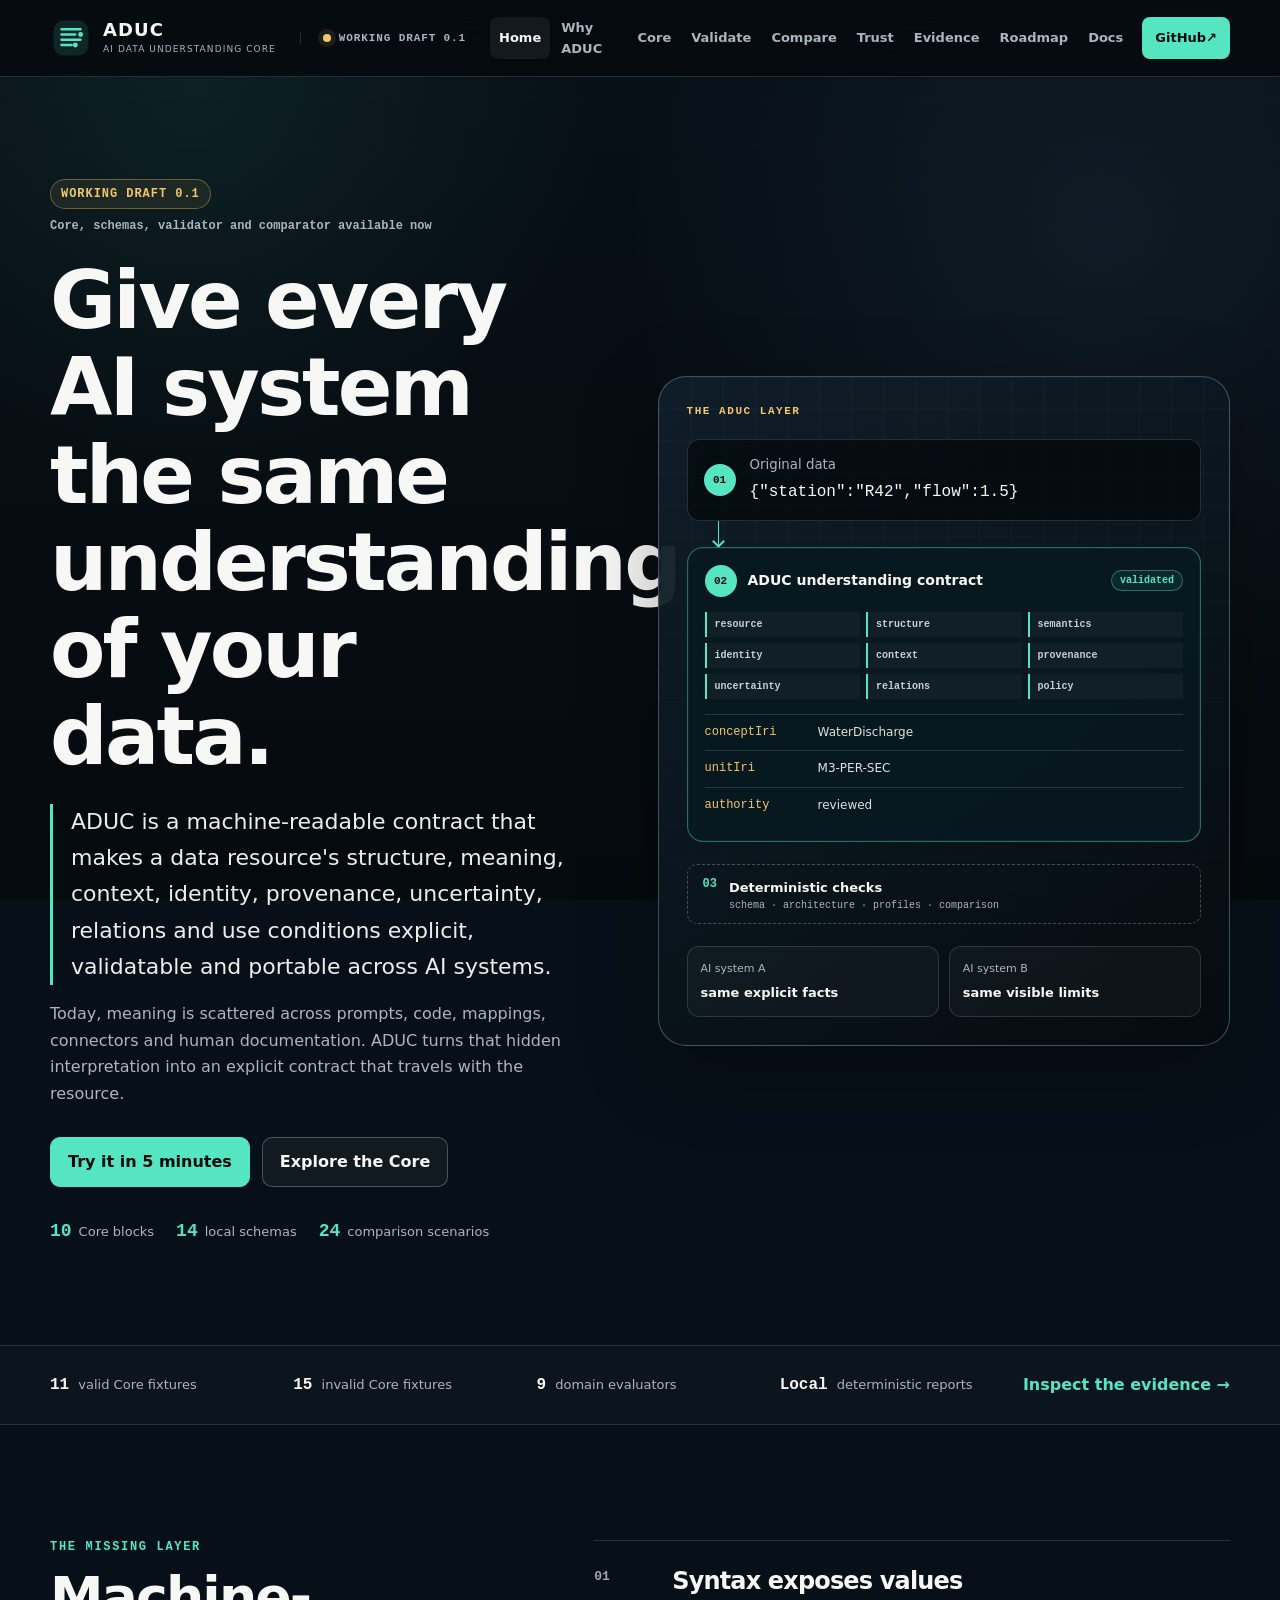
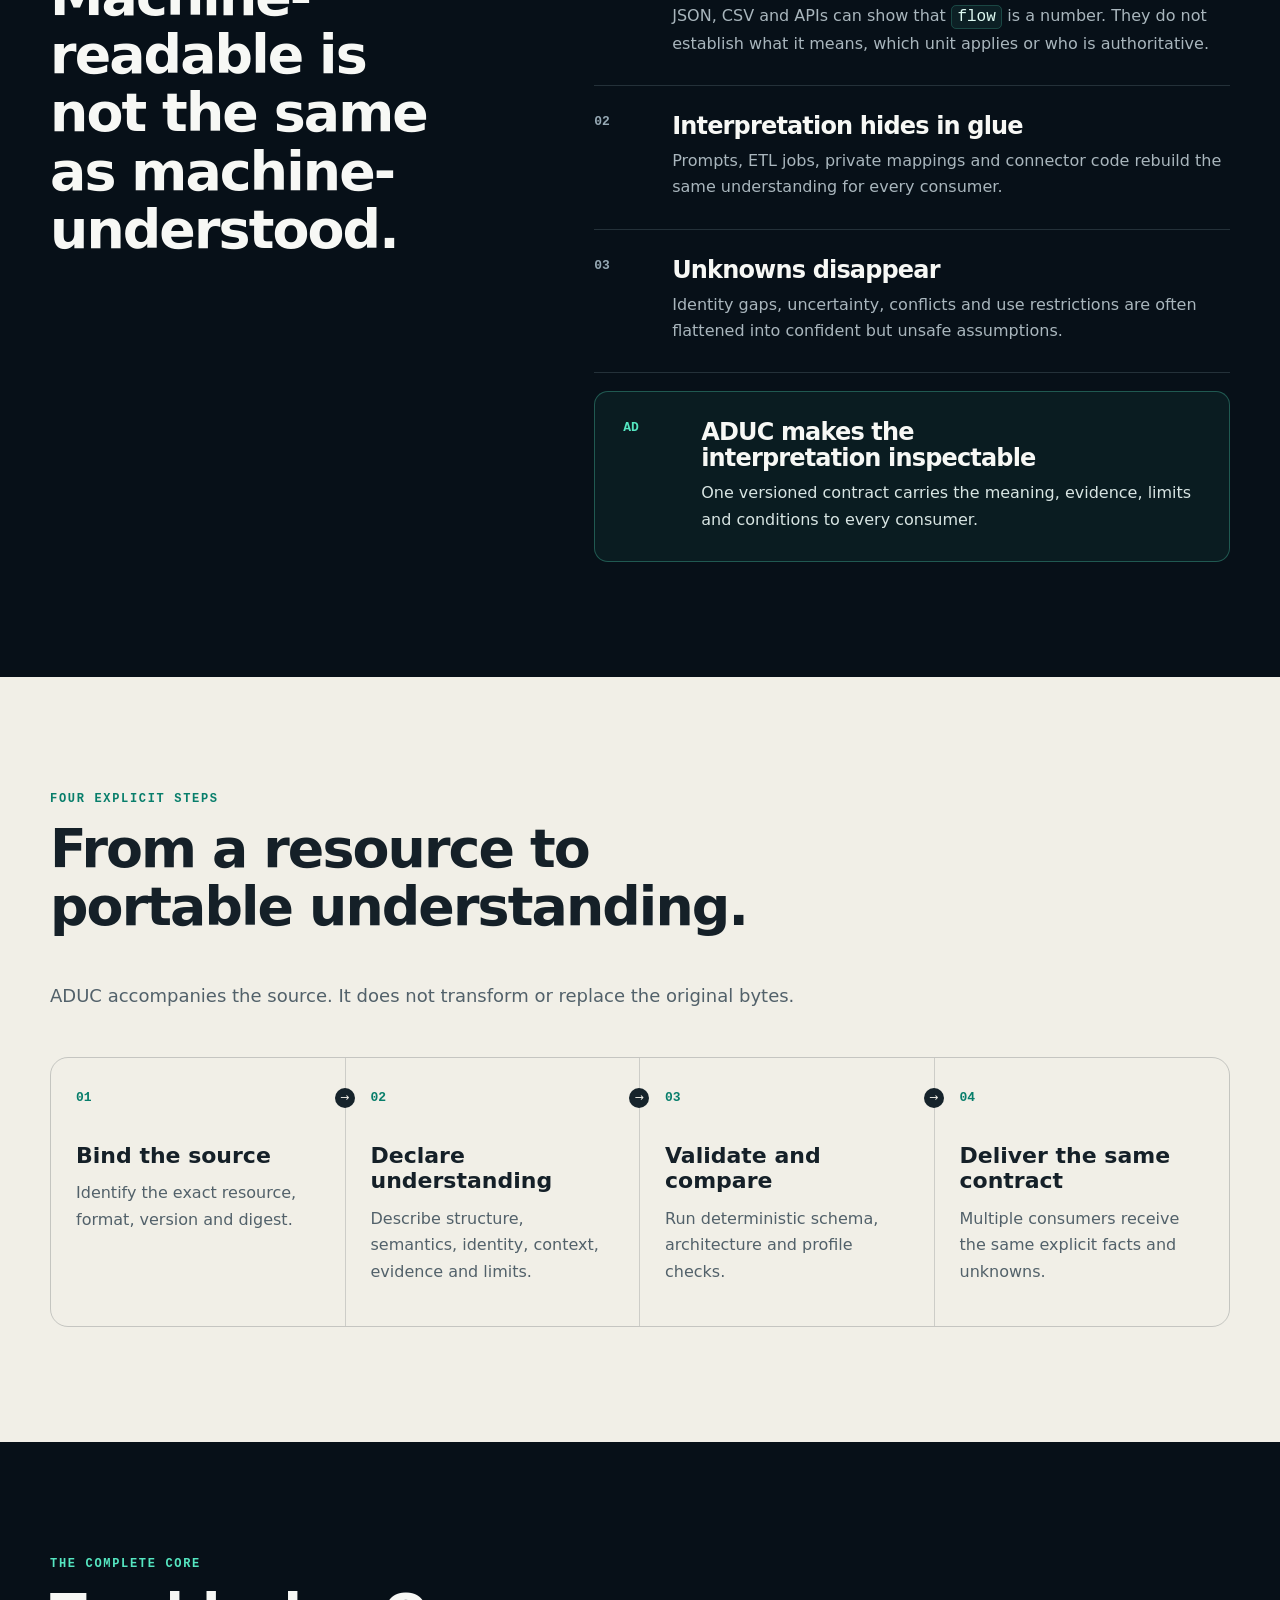
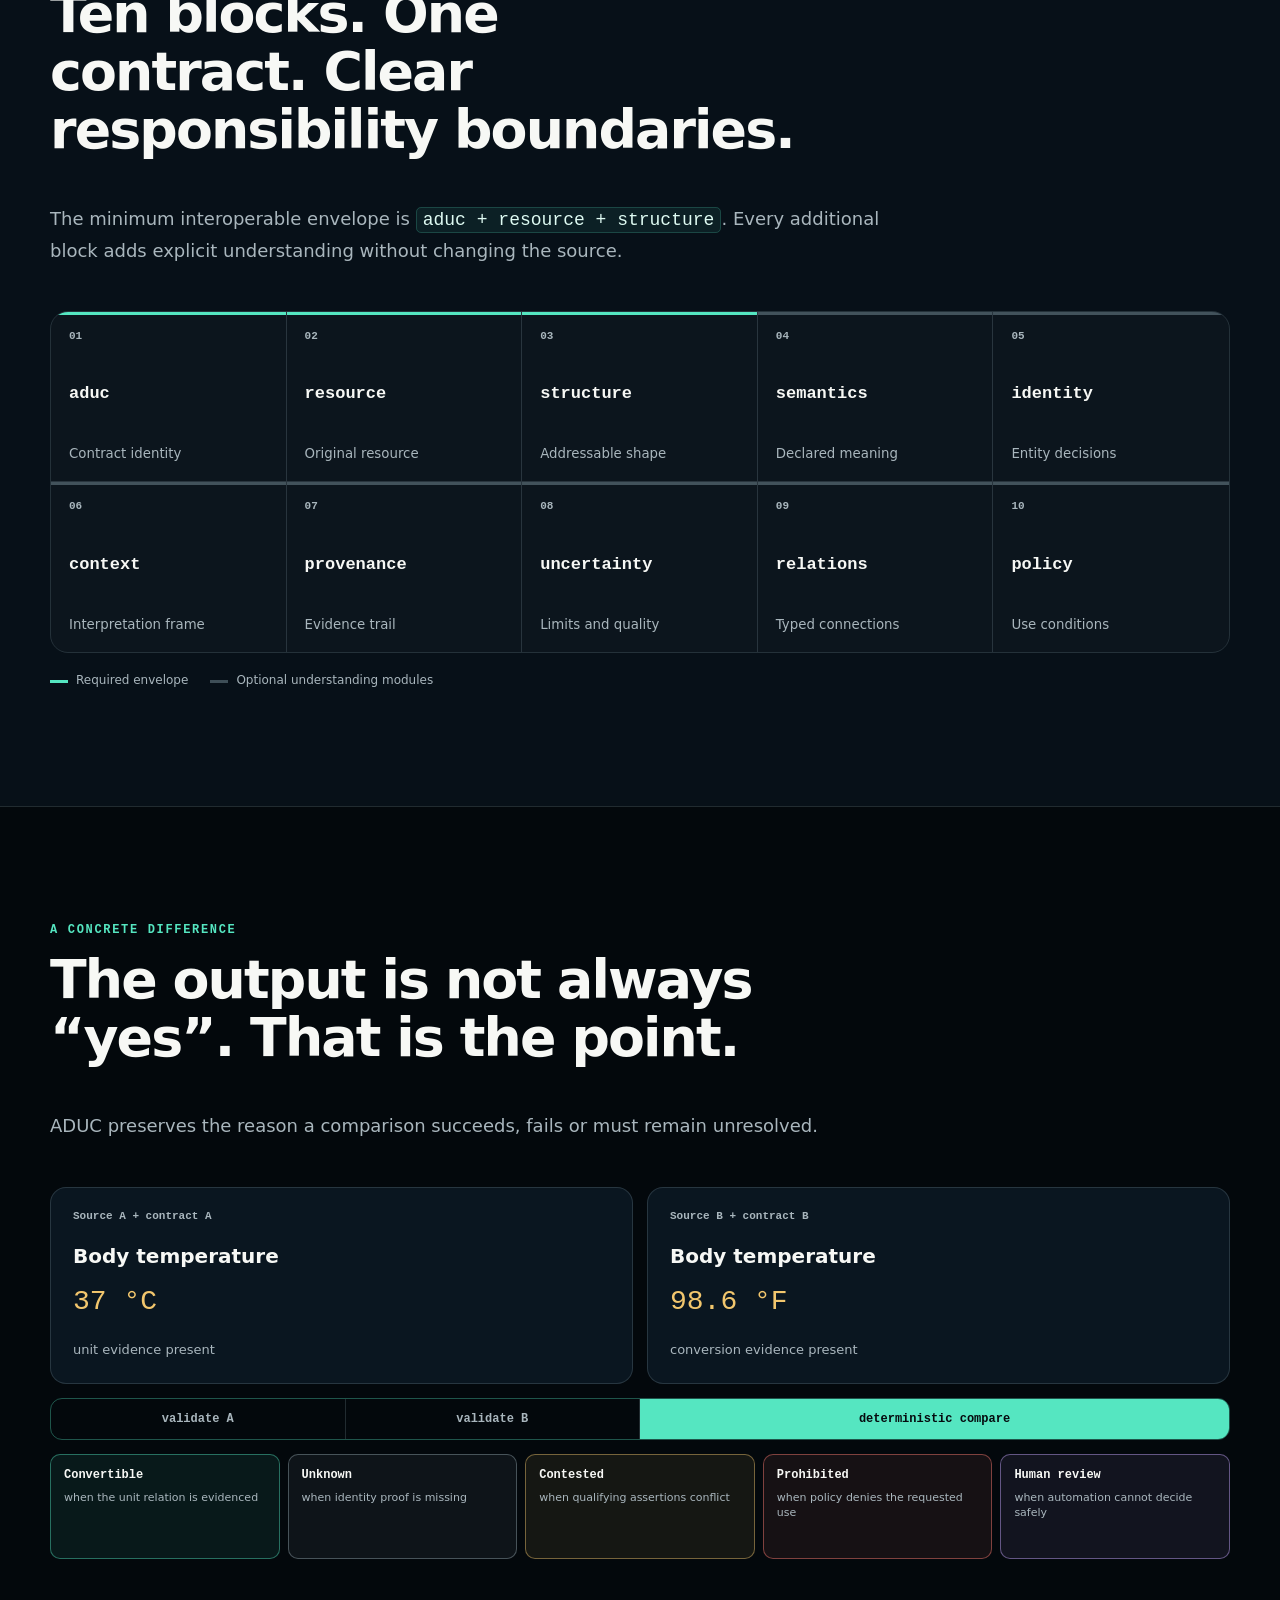
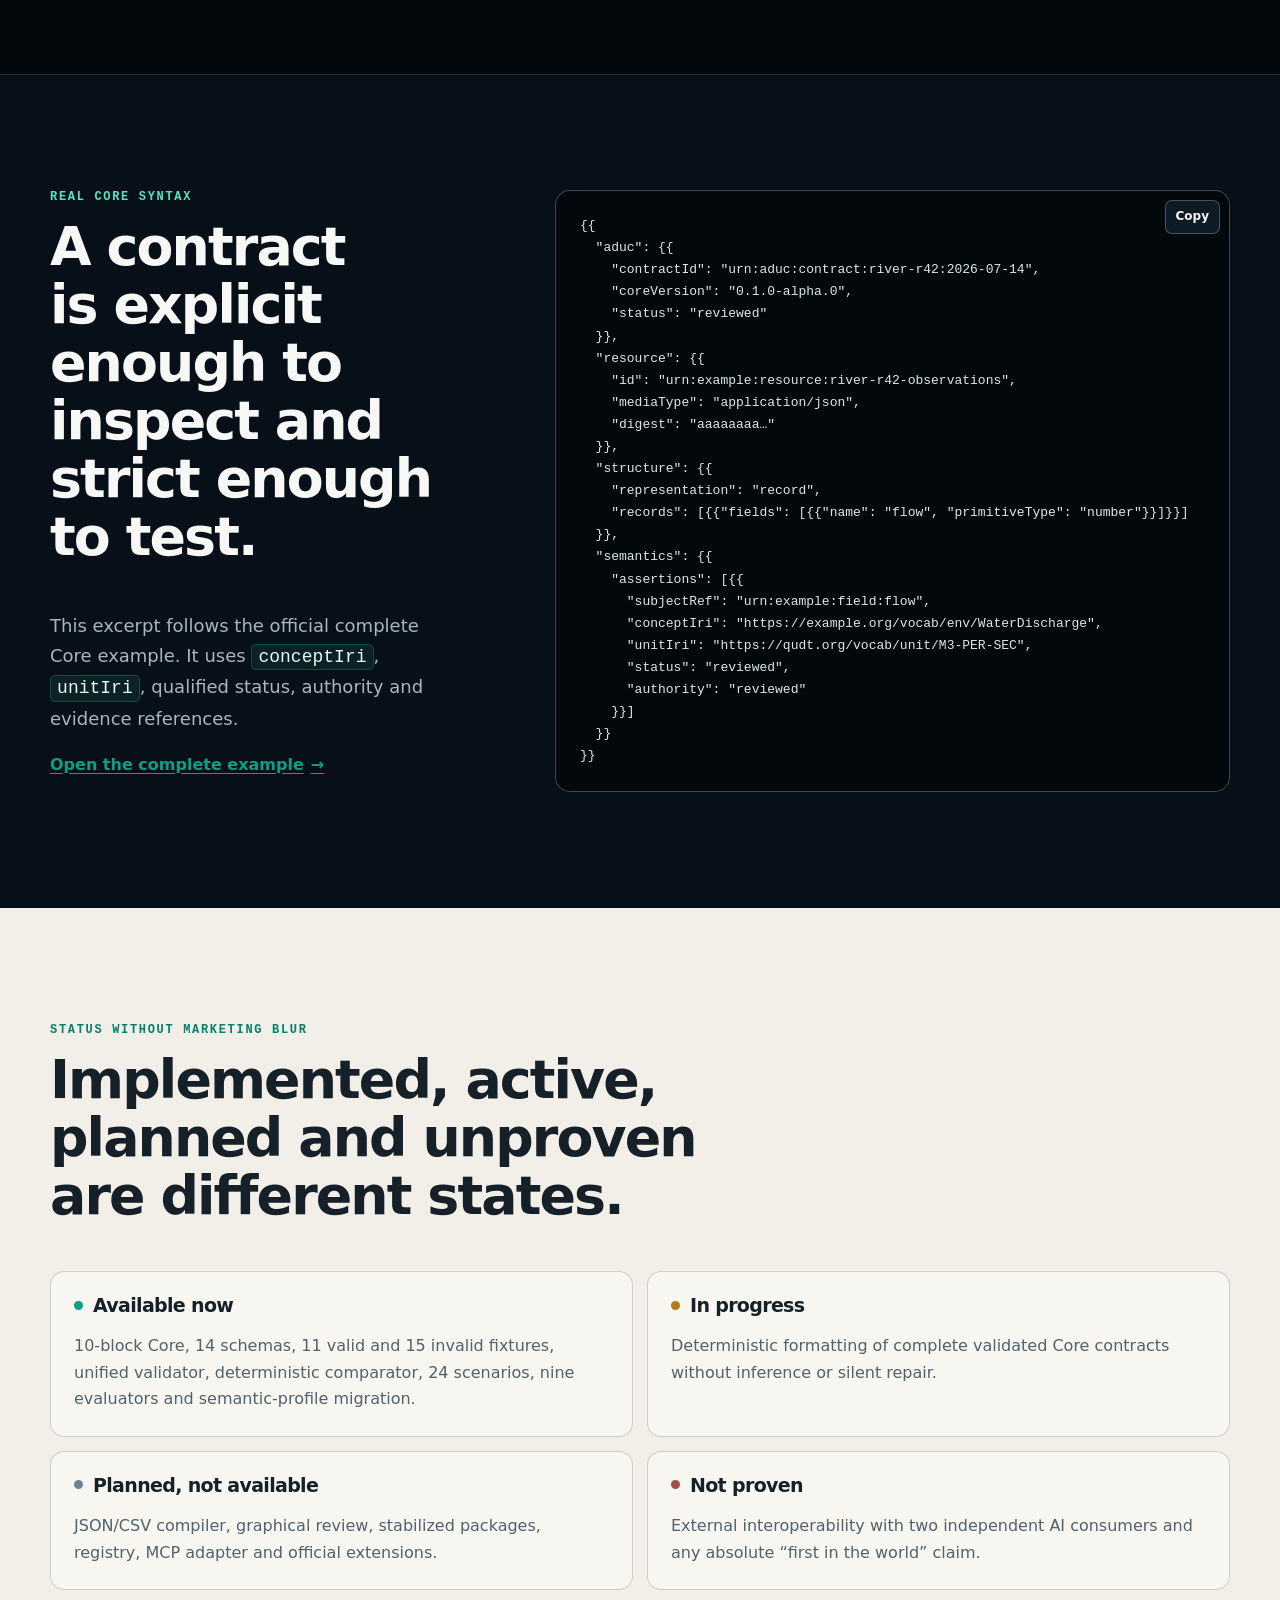
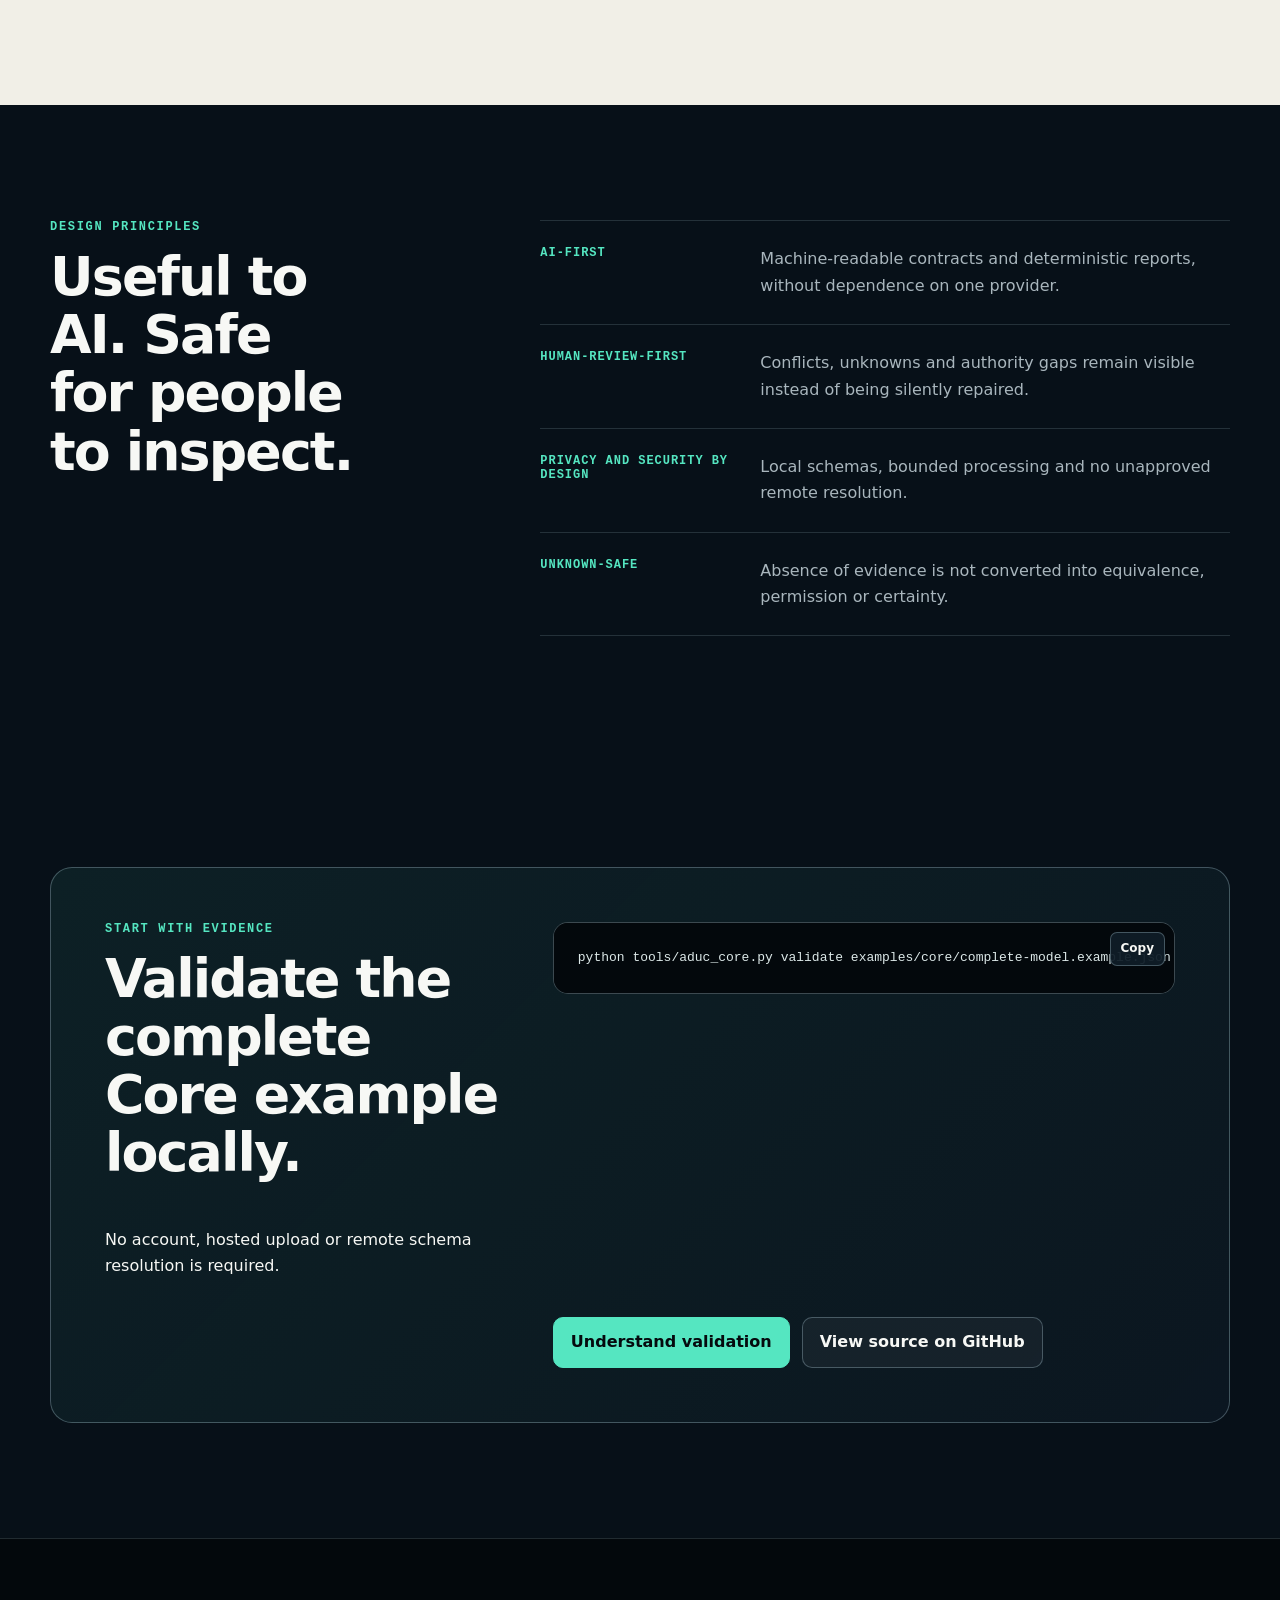
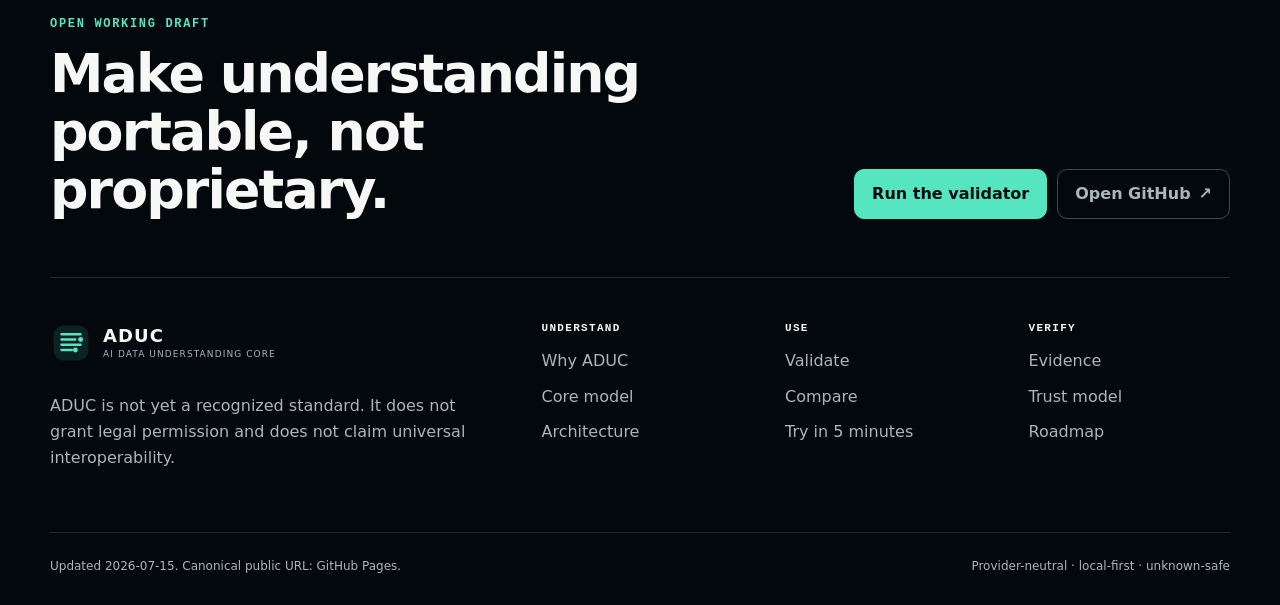
==== commit 2c980171: "Website V2: rebuild international reference experience" ====
--- a/website/index.html
+++ b/website/index.html
@@ -3,257 +3,226 @@
 <head>
   <meta charset="utf-8">
   <meta name="viewport" content="width=device-width, initial-scale=1">
-  <title>ADUC - Portable data understanding for AI systems</title>
-  <meta name="description" content="ADUC is a Working Draft machine-readable contract for portable data understanding, deterministic validation and deterministic comparison across AI systems.">
-  <meta name="theme-color" content="#0b0e12">
+  <meta name="color-scheme" content="dark light">
+  <title>ADUC — Portable data understanding for AI systems</title>
+  <meta name="description" content="ADUC makes data structure, meaning, context, identity, provenance, uncertainty, relations and use conditions explicit and portable across AI systems.">
+  <meta name="theme-color" content="#071018">
   <link rel="canonical" href="https://bacoul.github.io/AI-Data-Understanding-Core-ADUC/">
   <meta property="og:type" content="website">
-  <meta property="og:title" content="ADUC - Portable data understanding for AI systems">
-  <meta property="og:description" content="ADUC is a Working Draft machine-readable contract for portable data understanding, deterministic validation and deterministic comparison across AI systems.">
+  <meta property="og:title" content="ADUC — Portable data understanding for AI systems">
+  <meta property="og:description" content="ADUC makes data structure, meaning, context, identity, provenance, uncertainty, relations and use conditions explicit and portable across AI systems.">
   <meta property="og:url" content="https://bacoul.github.io/AI-Data-Understanding-Core-ADUC/">
   <meta property="og:site_name" content="ADUC">
   <meta name="twitter:card" content="summary_large_image">
-  <meta name="twitter:title" content="ADUC - Portable data understanding for AI systems">
-  <meta name="twitter:description" content="ADUC is a Working Draft machine-readable contract for portable data understanding, deterministic validation and deterministic comparison across AI systems.">
+  <meta name="twitter:title" content="ADUC — Portable data understanding for AI systems">
+  <meta name="twitter:description" content="ADUC makes data structure, meaning, context, identity, provenance, uncertainty, relations and use conditions explicit and portable across AI systems.">
+  <script>document.documentElement.classList.add('js');</script>
   <link rel="stylesheet" href="assets/styles.css">
   <script defer src="assets/app.js"></script>
-  <script type="application/ld+json">[
-  {
-    "@context": "https://schema.org",
-    "@type": "Organization",
-    "name": "AI Data Understanding Core",
-    "alternateName": "ADUC",
-    "url": "https://bacoul.github.io/AI-Data-Understanding-Core-ADUC/",
-    "sameAs": [
-      "https://github.com/BACOUL/AI-Data-Understanding-Core-ADUC"
-    ]
-  },
-  {
-    "@context": "https://schema.org",
-    "@type": "WebSite",
-    "name": "ADUC",
-    "url": "https://bacoul.github.io/AI-Data-Understanding-Core-ADUC/",
-    "description": "Working Draft documentation for AI-readable data understanding contracts."
-  },
-  {
-    "@context": "https://schema.org",
-    "@type": "BreadcrumbList",
-    "itemListElement": [
-      {
-        "@type": "ListItem",
-        "position": 1,
-        "name": "Home",
-        "item": "https://bacoul.github.io/AI-Data-Understanding-Core-ADUC/"
-      },
-      {
-        "@type": "ListItem",
-        "position": 2,
-        "name": "ADUC - Portable data understanding for AI systems",
-        "item": "https://bacoul.github.io/AI-Data-Understanding-Core-ADUC/"
-      }
-    ]
-  },
-  {
-    "@context": "https://schema.org",
-    "@type": "WebSite",
-    "headline": "ADUC - Portable data understanding for AI systems",
-    "url": "https://bacoul.github.io/AI-Data-Understanding-Core-ADUC/",
-    "dateModified": "2026-07-14",
-    "isAccessibleForFree": true,
-    "about": [
-      "AI data interoperability",
-      "AI-readable data contract",
-      "portable data understanding",
-      "semantic interoperability for AI",
-      "deterministic AI data validation",
-      "AI data provenance",
-      "multi-model data consistency"
-    ]
-  }
-]</script>
+  <script type="application/ld+json">[{"@context":"https://schema.org","@type":"Organization","name":"AI Data Understanding Core","alternateName":"ADUC","url":"https://bacoul.github.io/AI-Data-Understanding-Core-ADUC/","sameAs":["https://github.com/BACOUL/AI-Data-Understanding-Core-ADUC"]},{"@context":"https://schema.org","@type":"WebSite","name":"ADUC","url":"https://bacoul.github.io/AI-Data-Understanding-Core-ADUC/","description":"Working Draft documentation for portable AI data understanding contracts."},{"@context":"https://schema.org","@type":"WebSite","headline":"ADUC — Portable data understanding for AI systems","description":"ADUC makes data structure, meaning, context, identity, provenance, uncertainty, relations and use conditions explicit and portable across AI systems.","url":"https://bacoul.github.io/AI-Data-Understanding-Core-ADUC/","dateModified":"2026-07-15","isAccessibleForFree":true,"about":["AI data interoperability","AI-readable data contract","portable data understanding","deterministic AI data validation","AI data provenance","multi-model data consistency"]}]</script>
 </head>
 <body data-page="index.html">
 <a class="skip-link" href="#main">Skip to content</a>
-<header class="site-header">
-  <div class="shell nav-shell">
+<header class="site-header" data-site-header>
+  <div class="shell header-row">
     <a class="brand" href="index.html" aria-label="ADUC home">
-      <span class="brand-mark" aria-hidden="true">AD</span>
-      <span class="brand-copy">ADUC<span>Working Draft 0.1</span></span>
+      <svg class="brand-symbol" viewBox="0 0 48 48" aria-hidden="true" focusable="false">
+  <rect x="4" y="4" width="40" height="40" rx="12" fill="currentColor" opacity=".12"/>
+  <path d="M13 14h22M13 20h16M13 26h22M13 32h12" fill="none" stroke="currentColor" stroke-width="2.6" stroke-linecap="round"/>
+  <circle cx="35" cy="20" r="2.8" fill="currentColor"/>
+  <circle cx="29" cy="32" r="2.8" fill="currentColor"/>
+</svg>
+      <span class="brand-wordmark"><strong>ADUC</strong><small>AI Data Understanding Core</small></span>
     </a>
-    <nav class="site-nav" aria-label="Primary navigation">
-        <a href="index.html" aria-current="page">Home</a>
-        <a href="why-aduc.html">Why ADUC</a>
-        <a href="core.html">Core</a>
-        <a href="validate.html">Validate</a>
-        <a href="compare.html">Compare</a>
-        <a href="trust.html">Trust</a>
-        <a href="evidence.html">Evidence</a>
-        <a href="roadmap.html">Roadmap</a>
-        <a href="docs.html">Docs</a>
-        <a class="nav-github" href="https://github.com/BACOUL/AI-Data-Understanding-Core-ADUC">GitHub</a>
+    <div class="header-status" aria-label="Project status">
+      <span class="status-pulse" aria-hidden="true"></span>
+      Working Draft 0.1
+    </div>
+    <button class="nav-toggle" type="button" aria-expanded="false" aria-controls="primary-navigation" data-nav-toggle>
+      <span class="sr-only">Open navigation</span>
+      <span class="nav-toggle-lines" aria-hidden="true"><i></i><i></i></span>
+    </button>
+    <nav class="site-nav" id="primary-navigation" aria-label="Primary navigation" data-site-nav>
+      <a href="index.html" aria-current="page">Home</a><a href="why-aduc.html">Why ADUC</a><a href="core.html">Core</a><a href="validate.html">Validate</a><a href="compare.html">Compare</a><a href="trust.html">Trust</a><a href="evidence.html">Evidence</a><a href="roadmap.html">Roadmap</a><a href="docs.html">Docs</a><a class="nav-github" href="https://github.com/BACOUL/AI-Data-Understanding-Core-ADUC">GitHub <span aria-hidden="true">↗</span></a>
     </nav>
   </div>
 </header>
 <main id="main">
-<section class="hero split-hero">
-  <div class="shell hero-grid">
+<section class="home-hero">
+  <div class="shell home-hero-grid">
     <div class="hero-copy">
-      <p class="kicker">Working Draft 0.1 - AI-readable data contract</p>
-      <h1>Data that carries its understanding with it.</h1>
-      <p class="lead definition">ADUC is a machine-readable contract that makes a data resource's structure, meaning, context, identity, provenance, uncertainty, relations and use conditions explicit, validatable and portable across AI systems.</p>
-      <div class="hero-actions" aria-label="Primary actions">
-        <a class="button primary" href="docs.html">Try in 5 minutes</a>
-        <a class="button secondary" href="validate.html">See validation</a>
-        <a class="button ghost" href="https://github.com/BACOUL/AI-Data-Understanding-Core-ADUC">GitHub</a>
-      </div>
-      <div class="status-ledger" aria-label="Current implementation status">
-        <span><strong>Available:</strong> 10 Core blocks, 14 schemas, full-Core validator, deterministic comparator, semantic-profile migration</span>
-        <span><strong>Active task:</strong> deterministic Core contract formatter</span>
-        <span><strong>Not proven:</strong> external two-consumer interoperability claim</span>
-      </div>
-      <pre class="home-command"><code>python tools/aduc_core.py validate examples/core/complete-model.example.json</code></pre>
-    </div>
-    <div class="hero-instrument" aria-label="ADUC portable understanding flow">
-      <div class="contract-flow">
-        <div><span>Original data</span><code>{"flow": 1.5}</code></div>
-        <div><span>ADUC understanding contract</span><code>conceptIri + unitIri + provenance + policy</code></div>
-        <div><span>Deterministic validation and comparison</span><code>valid / unknown / prohibited / review</code></div>
-        <div><span>Portable understanding across AI systems</span><code>same explicit contract, same rules</code></div>
-      </div>
-    </div>
-  </div>
-</section>
-<section class="section-band" aria-labelledby="problem">
-  <div class="shell two-column">
-    <div><p class="kicker">The problem</p><h2 id="problem">AI can read bytes without sharing meaning.</h2></div>
-    <div class="answer-block">
-      <p>JSON and CSV expose syntax. Prompts, ETL jobs, connectors, spreadsheets and private mappings often carry the real interpretation: which field is a flow rate, what unit it uses, which timestamp role applies, who asserted it, whether identity is exact, and whether the data may be used for the requested purpose.</p>
-      <p>ADUC moves that understanding out of hidden glue and into a versioned contract that can be validated, compared and reviewed.</p>
-    </div>
-  </div>
-</section>
-<section aria-labelledby="four-steps">
-  <div class="shell">
-    <div class="section-head">
-      <p class="kicker">The promise</p>
-      <h2 id="four-steps">Original data -> ADUC contract -> deterministic checks -> portable understanding.</h2>
-      <p>ADUC accompanies the original resource. It does not replace the source data, become an AI model, or grant legal permission.</p>
-    </div>
-    <ol class="trace-steps">
-      <li><strong>Original data</strong><span>The source stays authoritative and unchanged.</span></li>
-      <li><strong>ADUC understanding contract</strong><span>Structure, semantics, identity, context, provenance, uncertainty, relations and policy travel together.</span></li>
-      <li><strong>Deterministic validation and comparison</strong><span>Local schemas, architecture checks, profile evaluators and stable reports expose what is valid, unknown or unsafe.</span></li>
-      <li><strong>Portable understanding across AI systems</strong><span>Multiple consumers can receive the same description and be evaluated by the same rules.</span></li>
+      <div class="hero-meta"><span class="draft-badge">Working Draft 0.1</span><span>Core, schemas, validator and comparator available now</span></div>
+      <h1>Give every AI system the same understanding of your data.</h1>
+      <p class="hero-definition">ADUC is a machine-readable contract that makes a data resource's structure, meaning, context, identity, provenance, uncertainty, relations and use conditions explicit, validatable and portable across AI systems.</p>
+      <p class="hero-support">Today, meaning is scattered across prompts, code, mappings, connectors and human documentation. ADUC turns that hidden interpretation into an explicit contract that travels with the resource.</p>
+      <div class="hero-actions">
+        <a class="button primary" href="docs.html">Try it in 5 minutes</a>
+        <a class="button secondary" href="core.html">Explore the Core</a>
+      </div>
+      <div class="hero-quickproof" aria-label="Current implementation">
+        <span><strong>10</strong> Core blocks</span><span><strong>14</strong> local schemas</span><span><strong>24</strong> comparison scenarios</span>
+      </div>
+    </div>
+    <div class="understanding-stage" aria-label="Original data becomes portable understanding through an ADUC contract">
+      <div class="stage-label">The ADUC layer</div>
+      <div class="stage-source">
+        <span class="stage-index">01</span>
+        <div><small>Original data</small><code>{"station":"R42","flow":1.5}</code></div>
+      </div>
+      <div class="stage-connector" aria-hidden="true"><span></span></div>
+      <div class="stage-contract">
+        <div class="contract-header"><span class="stage-index">02</span><strong>ADUC understanding contract</strong><span class="state-chip state-valid">validated</span></div>
+        <div class="contract-lines"><span>resource</span><span>structure</span><span>semantics</span><span>identity</span><span>context</span><span>provenance</span><span>uncertainty</span><span>relations</span><span>policy</span></div>
+        <div class="contract-fact"><code>conceptIri</code><span>WaterDischarge</span></div>
+        <div class="contract-fact"><code>unitIri</code><span>M3-PER-SEC</span></div>
+        <div class="contract-fact"><code>authority</code><span>reviewed</span></div>
+      </div>
+      <div class="stage-checks"><span>03</span><strong>Deterministic checks</strong><em>schema · architecture · profiles · comparison</em></div>
+      <div class="stage-consumers">
+        <div><span>AI system A</span><strong>same explicit facts</strong></div>
+        <div><span>AI system B</span><strong>same visible limits</strong></div>
+      </div>
+    </div>
+  </div>
+</section>
+
+<section class="proof-ribbon" aria-label="Implemented evidence">
+  <div class="shell proof-ribbon-grid"><span><strong>11</strong> valid Core fixtures</span><span><strong>15</strong> invalid Core fixtures</span><span><strong>9</strong> domain evaluators</span><span><strong>Local</strong> deterministic reports</span><a href="evidence.html">Inspect the evidence <b aria-hidden="true">→</b></a></div>
+</section>
+
+<section class="section problem-section">
+  <div class="shell section-split">
+    <div class="section-heading sticky-heading"><p class="eyebrow">The missing layer</p><h2>Machine-readable is not the same as machine-understood.</h2></div>
+    <div class="problem-ledger">
+      <article><span>01</span><div><h3>Syntax exposes values</h3><p>JSON, CSV and APIs can show that <code>flow</code> is a number. They do not establish what it means, which unit applies or who is authoritative.</p></div></article>
+      <article><span>02</span><div><h3>Interpretation hides in glue</h3><p>Prompts, ETL jobs, private mappings and connector code rebuild the same understanding for every consumer.</p></div></article>
+      <article><span>03</span><div><h3>Unknowns disappear</h3><p>Identity gaps, uncertainty, conflicts and use restrictions are often flattened into confident but unsafe assumptions.</p></div></article>
+      <article class="problem-answer"><span>AD</span><div><h3>ADUC makes the interpretation inspectable</h3><p>One versioned contract carries the meaning, evidence, limits and conditions to every consumer.</p></div></article>
+    </div>
+  </div>
+</section>
+
+<section class="section section-paper" id="how-it-works">
+  <div class="shell">
+    <div class="section-heading wide"><p class="eyebrow">Four explicit steps</p><h2>From a resource to portable understanding.</h2><p>ADUC accompanies the source. It does not transform or replace the original bytes.</p></div>
+    <ol class="protocol-rail">
+      <li><span>01</span><strong>Bind the source</strong><p>Identify the exact resource, format, version and digest.</p></li>
+      <li><span>02</span><strong>Declare understanding</strong><p>Describe structure, semantics, identity, context, evidence and limits.</p></li>
+      <li><span>03</span><strong>Validate and compare</strong><p>Run deterministic schema, architecture and profile checks.</p></li>
+      <li><span>04</span><strong>Deliver the same contract</strong><p>Multiple consumers receive the same explicit facts and unknowns.</p></li>
     </ol>
   </div>
 </section>
-<section class="section-band" aria-labelledby="core-dimensions">
-  <div class="shell">
-    <div class="section-head compact"><p class="kicker">Core model</p><h2 id="core-dimensions">Ten dimensions, one explicit contract.</h2></div>
-    <div class="core-map" role="list" aria-label="ADUC Core blocks">
-      <a href="core.html#aduc" role="listitem">aduc<span>contract metadata</span></a>
-      <a href="core.html#resource" role="listitem">resource<span>the described data</span></a>
-      <a href="core.html#structure" role="listitem">structure<span>records and fields</span></a>
-      <a href="core.html#semantics" role="listitem">semantics<span>meaning and mappings</span></a>
-      <a href="core.html#identity" role="listitem">identity<span>entities and identifiers</span></a>
-      <a href="core.html#context" role="listitem">context<span>time, space, operation</span></a>
-      <a href="core.html#provenance" role="listitem">provenance<span>agents and evidence</span></a>
-      <a href="core.html#uncertainty" role="listitem">uncertainty<span>quality and unknowns</span></a>
-      <a href="core.html#relations" role="listitem">relations<span>graph assertions</span></a>
-      <a href="core.html#policy" role="listitem">policy<span>use conditions</span></a>
-    </div>
-  </div>
-</section>
-<section aria-labelledby="today">
-  <div class="shell two-column">
-    <div><p class="kicker">What exists today</p><h2 id="today">The repository now contains complete Core foundations.</h2></div>
-    <div class="status-columns">
-      <div class="state-panel available"><h3>Available now</h3><ul><li>Normative ten-block Core model</li><li>Minimum envelope: <code>aduc + resource + structure</code></li><li>14 local Draft 2020-12 schemas</li><li>11 valid and 15 invalid Core fixtures</li><li>Unified full-Core validator</li><li>Deterministic full-Core comparator</li><li>Deterministic semantic-profile migration</li><li>24 comparison scenarios</li><li>Local processing without unapproved remote resolution</li></ul></div>
-      <div class="state-panel progress"><h3>In progress</h3><ul><li>Deterministic formatting for complete Core contracts, with byte stability and no semantic repair.</li></ul></div>
-      <div class="state-panel planned"><h3>Planned, not available</h3><ul><li>JSON/CSV compiler</li><li>Review interface</li><li>Stabilized public PyPI/npm packages</li><li>Production registry and MCP adapter</li><li>Official extensions</li><li>External two-consumer proof</li></ul></div>
-    </div>
-  </div>
-</section>
-<section class="section-band" aria-labelledby="core-example">
-  <div class="shell example-layout">
-    <div>
-      <p class="kicker">Conformant Core excerpt</p>
-      <h2 id="core-example">A real contract names the field, the concept, the unit and the evidence boundary.</h2>
-      <p>This excerpt is adapted from <code>examples/core/complete-model.example.json</code>. It uses the official Core shape, including <code>conceptIri</code> and <code>unitIri</code>.</p>
-      <a class="button secondary" href="example.html">Open the annotated example</a>
-    </div>
-    <pre class="code-block"><code>{
-  "aduc": {"contractId": "urn:aduc:contract:river-r42:2026-07-14", "coreVersion": "0.1.0-alpha.0"},
-  "resource": {"id": "urn:example:resource:river-r42-observations:2026-07-14T08:00Z", "mediaType": "application/json"},
-  "structure": {"records": [{"fields": [{"id": "urn:example:field:flow", "sourcePath": "$.flow", "primitiveType": "number"}]}]},
-  "semantics": {"assertions": [{"subjectRef": "urn:example:field:flow", "conceptIri": "https://example.org/vocab/env/WaterDischarge", "unitIri": "https://qudt.org/vocab/unit/M3-PER-SEC"}]}
-}</code></pre>
-  </div>
-</section>
-<section aria-labelledby="demo">
-  <div class="shell">
-    <div class="section-head"><p class="kicker">Concrete demonstration</p><h2 id="demo">ADUC makes comparison results explicit instead of implied.</h2></div>
-    <div class="comparison-demo" aria-label="Validation and comparison demonstration">
-      <div class="source-box"><strong>Source A + Contract A</strong><span>Flow in cubic meters per second, reviewed authority, local provenance.</span></div>
-      <div class="source-box"><strong>Source B + Contract B</strong><span>Flow may use another unit, different evidence, policy or identity state.</span></div>
-      <div class="pipeline-box">Validation -> Comparison</div>
-      <div class="assessment-strip" aria-label="Possible comparison assessments"><span class="ok">equivalent</span><span class="convert">convertible</span><span class="unknown">unknown</span><span class="contest">contested</span><span class="stop">prohibited</span><span class="review">requiresHumanReview</span></div>
-    </div>
-    <p class="note">These states are not decorative labels. A unit is marked convertible only when the accepted evaluator has the required registry, quantity-kind, dimension, rounding and uncertainty evidence.</p>
-  </div>
-</section>
-<section class="section-band" aria-labelledby="principles">
-  <div class="shell">
-    <div class="section-head compact"><p class="kicker">Operating principles</p><h2 id="principles">AI-first, human-review-first, privacy/security by design, unknown-safe.</h2></div>
-    <div class="principle-grid">
-      <article><h3>AI-first, not AI-only</h3><p>Reports are deterministic JSON and text so machines and humans can inspect the same outcome.</p></article>
-      <article><h3>Human review stays visible</h3><p>Unknown, contested, prohibited and review-required facts are not flattened into false certainty.</p></article>
-      <article><h3>Privacy and security by default</h3><p>Core validation is local-first and does not require silent upload or unapproved remote schema loading.</p></article>
-      <article><h3>Authority is not invented</h3><p>ADUC records who asserted a fact and with what status; it does not manufacture truth or legal permission.</p></article>
-    </div>
-  </div>
-</section>
-<section aria-labelledby="limits">
-  <div class="shell two-column">
-    <div><p class="kicker">Limits</p><h2 id="limits">Working Draft means honest boundaries.</h2></div>
-    <div class="answer-block"><ul class="plain-list"><li>The JSON/CSV compiler is not implemented.</li><li>The review UI is not implemented.</li><li>Public packages, registry, MCP adapter and official extensions are not stabilized.</li><li>The external two-consumer proof has not been completed.</li><li>ADUC is not a legal permission system, access-control layer, database, AI model or universal ontology.</li></ul></div>
-  </div>
-</section>
+
+<section class="section core-section">
+  <div class="shell">
+    <div class="section-heading wide"><p class="eyebrow">The complete Core</p><h2>Ten blocks. One contract. Clear responsibility boundaries.</h2><p>The minimum interoperable envelope is <code>aduc + resource + structure</code>. Every additional block adds explicit understanding without changing the source.</p></div>
+    <div class="core-spine" aria-label="The ten ADUC Core blocks"><a href="core.html#aduc" class="core-node" data-required="required"><span>01</span><strong>aduc</strong><small>Contract identity</small></a><a href="core.html#resource" class="core-node" data-required="required"><span>02</span><strong>resource</strong><small>Original resource</small></a><a href="core.html#structure" class="core-node" data-required="required"><span>03</span><strong>structure</strong><small>Addressable shape</small></a><a href="core.html#semantics" class="core-node" data-required="optional"><span>04</span><strong>semantics</strong><small>Declared meaning</small></a><a href="core.html#identity" class="core-node" data-required="optional"><span>05</span><strong>identity</strong><small>Entity decisions</small></a><a href="core.html#context" class="core-node" data-required="optional"><span>06</span><strong>context</strong><small>Interpretation frame</small></a><a href="core.html#provenance" class="core-node" data-required="optional"><span>07</span><strong>provenance</strong><small>Evidence trail</small></a><a href="core.html#uncertainty" class="core-node" data-required="optional"><span>08</span><strong>uncertainty</strong><small>Limits and quality</small></a><a href="core.html#relations" class="core-node" data-required="optional"><span>09</span><strong>relations</strong><small>Typed connections</small></a><a href="core.html#policy" class="core-node" data-required="optional"><span>10</span><strong>policy</strong><small>Use conditions</small></a></div>
+    <div class="core-legend"><span><i class="legend-required"></i> Required envelope</span><span><i class="legend-optional"></i> Optional understanding modules</span></div>
+  </div>
+</section>
+
+<section class="section section-ink demo-section">
+  <div class="shell">
+    <div class="section-heading wide"><p class="eyebrow">A concrete difference</p><h2>The output is not always “yes”. That is the point.</h2><p>ADUC preserves the reason a comparison succeeds, fails or must remain unresolved.</p></div>
+    <div class="comparison-workbench">
+      <div class="workbench-source source-a"><small>Source A + contract A</small><strong>Body temperature</strong><code>37 °C</code><span>unit evidence present</span></div>
+      <div class="workbench-source source-b"><small>Source B + contract B</small><strong>Body temperature</strong><code>98.6 °F</code><span>conversion evidence present</span></div>
+      <div class="workbench-engine"><span>validate A</span><span>validate B</span><strong>deterministic compare</strong></div>
+      <div class="workbench-outcomes">
+        <div class="outcome outcome-valid"><b>Convertible</b><span>when the unit relation is evidenced</span></div>
+        <div class="outcome outcome-unknown"><b>Unknown</b><span>when identity proof is missing</span></div>
+        <div class="outcome outcome-contested"><b>Contested</b><span>when qualifying assertions conflict</span></div>
+        <div class="outcome outcome-prohibited"><b>Prohibited</b><span>when policy denies the requested use</span></div>
+        <div class="outcome outcome-review"><b>Human review</b><span>when automation cannot decide safely</span></div>
+      </div>
+    </div>
+  </div>
+</section>
+
+<section class="section example-section">
+  <div class="shell example-grid">
+    <div class="section-heading"><p class="eyebrow">Real Core syntax</p><h2>A contract is explicit enough to inspect and strict enough to test.</h2><p>This excerpt follows the official complete Core example. It uses <code>conceptIri</code>, <code>unitIri</code>, qualified status, authority and evidence references.</p><a class="text-link" href="example.html">Open the complete example <span aria-hidden="true">→</span></a></div>
+    <div class="code-frame"><button class="copy-button" type="button" data-copy-target="#home-contract">Copy</button><pre class="code-block" id="home-contract"><code>{{
+  &quot;aduc&quot;: {{
+    &quot;contractId&quot;: &quot;urn:aduc:contract:river-r42:2026-07-14&quot;,
+    &quot;coreVersion&quot;: &quot;0.1.0-alpha.0&quot;,
+    &quot;status&quot;: &quot;reviewed&quot;
+  }},
+  &quot;resource&quot;: {{
+    &quot;id&quot;: &quot;urn:example:resource:river-r42-observations&quot;,
+    &quot;mediaType&quot;: &quot;application/json&quot;,
+    &quot;digest&quot;: &quot;aaaaaaaa…&quot;
+  }},
+  &quot;structure&quot;: {{
+    &quot;representation&quot;: &quot;record&quot;,
+    &quot;records&quot;: [{{&quot;fields&quot;: [{{&quot;name&quot;: &quot;flow&quot;, &quot;primitiveType&quot;: &quot;number&quot;}}]}}]
+  }},
+  &quot;semantics&quot;: {{
+    &quot;assertions&quot;: [{{
+      &quot;subjectRef&quot;: &quot;urn:example:field:flow&quot;,
+      &quot;conceptIri&quot;: &quot;https://example.org/vocab/env/WaterDischarge&quot;,
+      &quot;unitIri&quot;: &quot;https://qudt.org/vocab/unit/M3-PER-SEC&quot;,
+      &quot;status&quot;: &quot;reviewed&quot;,
+      &quot;authority&quot;: &quot;reviewed&quot;
+    }}]
+  }}
+}}</code></pre></div>
+  </div>
+</section>
+
+<section class="section section-paper status-section">
+  <div class="shell">
+    <div class="section-heading wide"><p class="eyebrow">Status without marketing blur</p><h2>Implemented, active, planned and unproven are different states.</h2></div>
+    <div class="status-board">
+      <article class="status-lane lane-now"><header><span></span><h3>Available now</h3></header><p>10-block Core, 14 schemas, 11 valid and 15 invalid fixtures, unified validator, deterministic comparator, 24 scenarios, nine evaluators and semantic-profile migration.</p></article>
+      <article class="status-lane lane-progress"><header><span></span><h3>In progress</h3></header><p>Deterministic formatting of complete validated Core contracts without inference or silent repair.</p></article>
+      <article class="status-lane lane-planned"><header><span></span><h3>Planned, not available</h3></header><p>JSON/CSV compiler, graphical review, stabilized packages, registry, MCP adapter and official extensions.</p></article>
+      <article class="status-lane lane-proof"><header><span></span><h3>Not proven</h3></header><p>External interoperability with two independent AI consumers and any absolute “first in the world” claim.</p></article>
+    </div>
+  </div>
+</section>
+
+<section class="section principles-section">
+  <div class="shell principles-layout">
+    <div class="section-heading"><p class="eyebrow">Design principles</p><h2>Useful to AI. Safe for people to inspect.</h2></div>
+    <div class="principle-list">
+      <article><span>AI-first</span><p>Machine-readable contracts and deterministic reports, without dependence on one provider.</p></article>
+      <article><span>Human-review-first</span><p>Conflicts, unknowns and authority gaps remain visible instead of being silently repaired.</p></article>
+      <article><span>Privacy and security by design</span><p>Local schemas, bounded processing and no unapproved remote resolution.</p></article>
+      <article><span>Unknown-safe</span><p>Absence of evidence is not converted into equivalence, permission or certainty.</p></article>
+    </div>
+  </div>
+</section>
+
+<section class="section final-cta"><div class="shell final-cta-box"><div><p class="eyebrow">Start with evidence</p><h2>Validate the complete Core example locally.</h2><p>No account, hosted upload or remote schema resolution is required.</p></div><div class="code-frame"><button class="copy-button" type="button" data-copy-target="#home-command">Copy</button><pre class="code-block" id="home-command"><code>python tools/aduc_core.py validate examples/core/complete-model.example.json</code></pre></div><div class="hero-actions"><a class="button primary" href="validate.html">Understand validation</a><a class="button secondary" href="https://github.com/BACOUL/AI-Data-Understanding-Core-ADUC">View source on GitHub</a></div></div></section>
 </main>
 <footer class="site-footer">
+  <div class="shell footer-callout">
+    <div>
+      <p class="eyebrow">Open Working Draft</p>
+      <h2>Make understanding portable, not proprietary.</h2>
+    </div>
+    <div class="footer-actions">
+      <a class="button primary" href="docs.html">Run the validator</a>
+      <a class="button quiet" href="https://github.com/BACOUL/AI-Data-Understanding-Core-ADUC">Open GitHub <span aria-hidden="true">↗</span></a>
+    </div>
+  </div>
   <div class="shell footer-grid">
-    <section>
-      <a class="brand footer-brand" href="index.html">
-        <span class="brand-mark" aria-hidden="true">AD</span>
-        <span class="brand-copy">ADUC<span>AI Data Understanding Core</span></span>
-      </a>
-      <p>ADUC is a Working Draft. It is not yet a recognized standard, does not grant legal permission, and does not prove universal interoperability.</p>
-    </section>
-    <section>
-      <h2>Reference</h2>
-      <a href="core.html">Core model</a>
-      <a href="validate.html">Validation</a>
-      <a href="compare.html">Comparison</a>
-      <a href="architecture.html">Architecture</a>
-    </section>
-    <section>
-      <h2>Evidence</h2>
-      <a href="evidence.html">Conformance evidence</a>
-      <a href="roadmap.html">Roadmap</a>
-      <a href="example.html">Core example</a>
-      <a href="docs.html">Try in 5 minutes</a>
-    </section>
-    <section>
-      <h2>Governance</h2>
-      <a href="https://github.com/BACOUL/AI-Data-Understanding-Core-ADUC/blob/main/GOVERNANCE.md">Governance</a>
-      <a href="https://github.com/BACOUL/AI-Data-Understanding-Core-ADUC/blob/main/SECURITY.md">Security</a>
-      <a href="https://github.com/BACOUL/AI-Data-Understanding-Core-ADUC/blob/main/LICENSES.md">Licensing</a>
-    </section>
-  </div>
-  <div class="shell footer-bottom">
-    <span>Updated 2026-07-14. Canonical public URL: GitHub Pages.</span>
-    <span>Provider-neutral, local-first, unknown-safe.</span>
-  </div>
+    <div class="footer-intro">
+      <a class="brand" href="index.html"><svg class="brand-symbol" viewBox="0 0 48 48" aria-hidden="true" focusable="false">
+  <rect x="4" y="4" width="40" height="40" rx="12" fill="currentColor" opacity=".12"/>
+  <path d="M13 14h22M13 20h16M13 26h22M13 32h12" fill="none" stroke="currentColor" stroke-width="2.6" stroke-linecap="round"/>
+  <circle cx="35" cy="20" r="2.8" fill="currentColor"/>
+  <circle cx="29" cy="32" r="2.8" fill="currentColor"/>
+</svg><span class="brand-wordmark"><strong>ADUC</strong><small>AI Data Understanding Core</small></span></a>
+      <p>ADUC is not yet a recognized standard. It does not grant legal permission and does not claim universal interoperability.</p>
+    </div>
+    <div><h2>Understand</h2><a href="why-aduc.html">Why ADUC</a><a href="core.html">Core model</a><a href="architecture.html">Architecture</a></div>
+    <div><h2>Use</h2><a href="validate.html">Validate</a><a href="compare.html">Compare</a><a href="docs.html">Try in 5 minutes</a></div>
+    <div><h2>Verify</h2><a href="evidence.html">Evidence</a><a href="trust.html">Trust model</a><a href="roadmap.html">Roadmap</a></div>
+  </div>
+  <div class="shell footer-bottom"><span>Updated 2026-07-15. Canonical public URL: GitHub Pages.</span><span>Provider-neutral · local-first · unknown-safe</span></div>
 </footer>
 </body>
 </html>
--- a/website/assets/styles.css
+++ b/website/assets/styles.css
@@ -1,9 +1,585 @@
-:root { --bg:#0b0e12; --surface:#141c24; --surface-2:#1b2731; --line:#31414d; --text:#f4f7f8; --muted:#b6c2c8; --accent:#00d1a7; --accent-2:#d6b56d; --danger:#ff7d73; --review:#c7a4ff; --unknown:#9fb0bc; --ok:#8ce6a7; --shadow:0 22px 60px rgba(0,0,0,.28); --radius:8px; --shell:1180px; --mono:"SFMono-Regular",Consolas,"Liberation Mono",monospace; --sans:Inter,ui-sans-serif,system-ui,-apple-system,BlinkMacSystemFont,"Segoe UI",sans-serif; }
-*{box-sizing:border-box} html{overflow-x:clip;scroll-behavior:smooth;scroll-padding-top:92px} body{max-width:100%;overflow-x:clip;margin:0;color:var(--text);background:linear-gradient(180deg,#0b0e12 0%,#0f151b 42%,#0b0e12 100%);font-family:var(--sans);line-height:1.6;-webkit-font-smoothing:antialiased} body:before{content:"";position:fixed;inset:0;z-index:-1;pointer-events:none;background-image:linear-gradient(rgba(255,255,255,.035) 1px,transparent 1px),linear-gradient(90deg,rgba(255,255,255,.025) 1px,transparent 1px);background-size:42px 42px;mask-image:linear-gradient(to bottom,black,transparent 75%)} a{color:var(--accent);text-underline-offset:.2em} a:hover{color:#7ff7de} code,pre{font-family:var(--mono)} img,svg{max-width:100%} button,input,textarea,select{font:inherit}:focus-visible{outline:3px solid var(--accent-2);outline-offset:4px}.shell{width:min(calc(100% - 32px),var(--shell));margin-inline:auto}.shell>*{min-width:0}.skip-link{position:fixed;top:12px;left:12px;z-index:1000;padding:10px 14px;color:#06110f;background:var(--accent);transform:translateY(-160%);border-radius:var(--radius);font-weight:800}.skip-link:focus{transform:translateY(0)}.site-header{position:sticky;top:0;z-index:20;background:rgba(11,14,18,.92);border-bottom:1px solid var(--line);backdrop-filter:blur(14px)}.nav-shell{min-height:74px;display:flex;gap:20px;align-items:center;justify-content:space-between}.brand{display:inline-flex;gap:12px;align-items:center;color:var(--text);text-decoration:none;font-weight:900}.brand-mark{width:42px;height:42px;display:grid;place-items:center;color:#06110f;background:linear-gradient(135deg,var(--accent),var(--accent-2));border-radius:10px;font-size:13px;letter-spacing:-.03em}.brand-copy span{display:block;color:var(--muted);font-size:11px;text-transform:uppercase;letter-spacing:.08em;font-weight:750}.site-nav{display:flex;flex-wrap:wrap;justify-content:flex-end;gap:4px}.site-nav a{min-height:38px;display:inline-flex;align-items:center;padding:7px 10px;color:var(--muted);border-radius:7px;text-decoration:none;font-size:14px;font-weight:700}.site-nav a:hover,.site-nav a[aria-current=page]{color:var(--text);background:rgba(255,255,255,.07)}.nav-github{color:#06110f!important;background:var(--accent)!important}
-.hero,.page-hero{padding:clamp(56px,8vw,112px) 0 clamp(36px,6vw,78px)}.split-hero{border-bottom:1px solid rgba(255,255,255,.06)}.hero-grid{display:grid;grid-template-columns:minmax(0,1.02fr) minmax(340px,.98fr);gap:clamp(30px,6vw,84px);align-items:center}.hero-copy,.hero-instrument{min-width:0}.kicker{margin:0 0 14px;color:var(--accent-2);text-transform:uppercase;letter-spacing:.11em;font-size:12px;font-weight:900}h1,h2,h3{margin-top:0;line-height:1.1;letter-spacing:-.02em;max-width:100%}h1{max-width:min(12ch,100%);margin-bottom:20px;font-size:clamp(44px,8vw,92px)}.page-hero h1{max-width:min(16ch,100%);font-size:clamp(38px,6vw,72px)}h2{font-size:clamp(28px,4vw,50px)}h3{font-size:20px}.lead{max-width:68ch;color:#d3dde2;font-size:clamp(18px,2vw,23px)}.definition{border-left:3px solid var(--accent);padding-left:18px}.hero-actions{display:flex;flex-wrap:wrap;gap:12px;margin-top:28px}.button{min-height:46px;display:inline-flex;align-items:center;justify-content:center;padding:10px 15px;border:1px solid var(--line);border-radius:var(--radius);text-decoration:none;font-weight:850}.button.primary{color:#06110f;background:var(--accent);border-color:var(--accent)}.button.secondary{color:var(--text);background:var(--surface-2)}.button.ghost{color:var(--text);background:transparent}.status-ledger{display:grid;gap:8px;margin-top:26px;color:var(--muted);font-size:14px}.status-ledger span{padding-left:12px;border-left:2px solid var(--line)}
-.home-command{width:100%;max-width:100%;overflow-x:auto;contain:inline-size;margin:18px 0 0;padding:12px;color:#dbe8ec;background:#070b0f;border:1px solid #2b3b45;border-radius:var(--radius);font-size:12px}.home-command code{white-space:pre-wrap;overflow-wrap:anywhere;word-break:break-word}.contract-flow{display:grid;gap:12px;padding:18px;background:linear-gradient(180deg,#141c24,#10161d);border:1px solid var(--line);border-radius:14px;box-shadow:var(--shadow);min-width:0}.contract-flow div{position:relative;min-width:0;padding:16px;background:#0b1117;border:1px solid #2a3945;border-radius:var(--radius)}.contract-flow div:not(:last-child):after{content:"";position:absolute;left:28px;bottom:-13px;width:2px;height:13px;background:var(--accent)}.contract-flow span{display:block;color:var(--accent-2);font-weight:850}.contract-flow code{display:block;margin-top:6px;color:#d8e4e8;white-space:normal;overflow-wrap:anywhere}section{padding:clamp(48px,7vw,88px) 0}.section-band{background:rgba(255,255,255,.025);border-top:1px solid rgba(255,255,255,.055);border-bottom:1px solid rgba(255,255,255,.055)}.two-column,.example-layout,.command-layout{display:grid;grid-template-columns:minmax(0,.78fr) minmax(0,1.22fr);gap:clamp(24px,5vw,64px);align-items:start}.two-column>*,.example-layout>*,.command-layout>*{min-width:0}.section-head{max-width:880px;margin-bottom:32px}.section-head.compact{max-width:720px}.answer-block{color:#d3dde2;font-size:18px}
-.trace-steps{display:grid;grid-template-columns:repeat(4,minmax(0,1fr));gap:10px;padding:0;margin:0;list-style:none;counter-reset:step}.trace-steps li{min-height:150px;padding:18px;background:var(--surface);border:1px solid var(--line);border-radius:var(--radius);counter-increment:step}.trace-steps li:before{content:counter(step,decimal-leading-zero);display:block;color:var(--accent);font-family:var(--mono);margin-bottom:18px}.trace-steps strong,.trace-steps span{display:block}.trace-steps span{color:var(--muted);margin-top:6px}.trace-steps.compact li{min-height:120px}.core-map{display:grid;grid-template-columns:repeat(5,minmax(0,1fr));gap:10px}.core-map a{min-height:104px;display:flex;flex-direction:column;justify-content:space-between;padding:14px;color:var(--text);background:#101820;border:1px solid var(--line);border-radius:var(--radius);text-decoration:none;font-family:var(--mono)}.core-map a:hover{border-color:var(--accent)}.core-map span{color:var(--muted);font:13px var(--sans)}
-.status-columns,.principle-grid,.trust-matrix,.assessment-grid,.boundary-grid{display:grid;gap:14px}.status-columns{grid-template-columns:1fr}.principle-grid{grid-template-columns:repeat(4,minmax(0,1fr))}.trust-matrix{grid-template-columns:repeat(3,minmax(0,1fr))}.boundary-grid{grid-template-columns:repeat(2,minmax(0,1fr))}.state-panel,.principle-grid article,.trust-matrix article,.boundary-grid div,.source-box,.layer-stack article,.roadmap-list article,.spec-index a{padding:18px;background:var(--surface);border:1px solid var(--line);border-radius:var(--radius)}.state-panel h3,.state-panel h2{margin-bottom:8px}.state-panel.available{border-left:4px solid var(--ok)}.state-panel.progress,.roadmap-list .active{border-left:4px solid var(--accent-2)}.state-panel.planned,.roadmap-list .blocked{border-left:4px solid var(--unknown)}.plain-list{padding-left:20px;color:#d3dde2}
-pre.code-block{display:block;width:100%;max-width:100%;overflow-x:auto;contain:inline-size;margin:0;padding:18px;color:#dbe8ec;background:#070b0f;border:1px solid #2b3b45;border-radius:var(--radius);font-size:13px;line-height:1.62;tab-size:2}pre.code-block code{white-space:pre-wrap;overflow-wrap:anywhere;word-break:break-word}p code,li code,td code{padding:2px 5px;color:#dffbf5;background:rgba(0,209,167,.09);border:1px solid rgba(0,209,167,.18);border-radius:5px;overflow-wrap:anywhere}.comparison-demo{display:grid;grid-template-columns:repeat(2,minmax(0,1fr));gap:14px}.source-box strong,.source-box span{display:block}.source-box span{color:var(--muted)}.pipeline-box{grid-column:1/-1;padding:18px;text-align:center;color:#06110f;background:linear-gradient(90deg,var(--accent),var(--accent-2));border-radius:var(--radius);font-weight:900}.assessment-strip,.assessment-grid{grid-column:1/-1;display:grid;grid-template-columns:repeat(6,minmax(0,1fr));gap:8px}.assessment-strip span,.assessment-grid div{min-height:58px;padding:10px;display:flex;flex-direction:column;justify-content:center;border:1px solid var(--line);border-radius:var(--radius);color:var(--text)}.assessment-grid{grid-template-columns:repeat(3,minmax(0,1fr))}.assessment-grid span{color:var(--muted)}.ok{background:rgba(140,230,167,.08);border-color:rgba(140,230,167,.35)!important}.convert{background:rgba(0,209,167,.08);border-color:rgba(0,209,167,.35)!important}.unknown,.muted{background:rgba(159,176,188,.08);border-color:rgba(159,176,188,.3)!important}.contest{background:rgba(214,181,109,.09);border-color:rgba(214,181,109,.35)!important}.stop{background:rgba(255,125,115,.09);border-color:rgba(255,125,115,.38)!important}.review{background:rgba(199,164,255,.09);border-color:rgba(199,164,255,.38)!important}.note{color:var(--muted)}
-.comparison-table{display:grid;grid-template-columns:minmax(0,.7fr) minmax(0,1.3fr);gap:32px;align-items:start}.comparison-table>*{min-width:0}table{width:100%;border-collapse:collapse;background:var(--surface);border:1px solid var(--line);border-radius:var(--radius);overflow:hidden}th,td{padding:12px;border-bottom:1px solid var(--line);text-align:left;vertical-align:top}th{color:var(--text);background:#1a252e}td{color:var(--muted)}.faq details{padding:18px 0;border-top:1px solid var(--line)}.faq summary{cursor:pointer;font-weight:850}.faq p{color:var(--muted);max-width:76ch}.core-detail-list{display:grid;gap:28px}.core-detail-list article{min-width:0;padding-bottom:28px;border-bottom:1px solid var(--line)}.core-detail-list h2 span{color:var(--accent-2);font:14px var(--sans);text-transform:uppercase;letter-spacing:.08em}.layer-stack,.roadmap-list{display:grid;gap:14px}.layer-stack{grid-template-columns:repeat(2,minmax(0,1fr))}.layer-stack>*,.roadmap-list>*{min-width:0}.roadmap-list .done{border-left:4px solid var(--ok)}.roadmap-list .mixed{border-left:4px solid var(--accent)}.evidence-ledger{display:grid;grid-template-columns:repeat(5,minmax(0,1fr));gap:10px}.evidence-ledger div{padding:18px;background:#101820;border:1px solid var(--line);border-radius:var(--radius)}.evidence-ledger strong{display:block;color:var(--accent);font-size:40px;line-height:1}.evidence-ledger span{color:var(--muted)}.tool-list,.spec-index{display:grid;gap:10px}.tool-list{grid-template-columns:repeat(3,minmax(0,1fr))}.tool-list code{padding:12px;background:var(--surface);border:1px solid var(--line);border-radius:var(--radius);overflow-wrap:anywhere}.spec-index{grid-template-columns:repeat(3,minmax(0,1fr))}.spec-index a{min-width:0;color:var(--text);text-decoration:none}.spec-index span{display:block;color:var(--muted);margin-top:6px}
-.site-footer{padding:42px 0 28px;border-top:1px solid var(--line);color:var(--muted)}.footer-grid{display:grid;grid-template-columns:1.4fr repeat(3,.7fr);gap:28px}.footer-grid h2{font-size:14px;text-transform:uppercase;letter-spacing:.08em;color:var(--text)}.footer-grid a{display:block;width:fit-content;margin:7px 0;color:var(--muted);text-decoration:none}.footer-grid a:hover{color:var(--accent)}.footer-brand{margin-bottom:12px}.footer-bottom{display:flex;justify-content:space-between;gap:16px;padding-top:20px;margin-top:24px;border-top:1px solid var(--line);font-size:13px}@media(max-width:980px){.hero-grid,.two-column,.example-layout,.command-layout,.comparison-table{grid-template-columns:1fr}.core-map{grid-template-columns:repeat(2,minmax(0,1fr))}.principle-grid,.trust-matrix,.assessment-grid,.layer-stack,.spec-index,.tool-list,.evidence-ledger{grid-template-columns:repeat(2,minmax(0,1fr))}.trace-steps{grid-template-columns:repeat(2,minmax(0,1fr))}.footer-grid{grid-template-columns:repeat(2,minmax(0,1fr))}}@media(max-width:700px){.nav-shell{align-items:flex-start;flex-direction:column;padding:14px 0}.site-nav{justify-content:flex-start}.site-nav a{min-height:42px}h1{font-size:clamp(38px,14vw,56px)}.core-map,.principle-grid,.trust-matrix,.assessment-grid,.assessment-strip,.trace-steps,.footer-grid,.spec-index,.tool-list,.evidence-ledger{grid-template-columns:1fr}.comparison-demo{grid-template-columns:1fr}.footer-bottom{flex-direction:column}pre.code-block{font-size:12px}}@media(prefers-reduced-motion:reduce){*,*:before,*:after{scroll-behavior:auto!important;transition:none!important;animation:none!important}}
+:root {
+  --ink-950: #050a0e;
+  --ink-900: #071018;
+  --ink-850: #0a1620;
+  --ink-800: #0f1d28;
+  --ink-700: #182b38;
+  --paper: #f1efe7;
+  --paper-soft: #e7e3d8;
+  --text: #f7f8f5;
+  --muted: #a9b6bd;
+  --line: rgba(170, 199, 211, .18);
+  --line-strong: rgba(170, 199, 211, .34);
+  --signal: #55e6c1;
+  --signal-dark: #0b9f87;
+  --amber: #f2c66d;
+  --red: #ff7b72;
+  --violet: #c5a7ff;
+  --blue: #84b9ff;
+  --slate: #96a9b4;
+  --shadow: 0 24px 80px rgba(0, 0, 0, .28);
+  --radius-sm: 8px;
+  --radius: 16px;
+  --radius-lg: 28px;
+  --shell: 1180px;
+  --sans: Inter, ui-sans-serif, system-ui, -apple-system, BlinkMacSystemFont, "Segoe UI", sans-serif;
+  --mono: "SFMono-Regular", Consolas, "Liberation Mono", monospace;
+  --serif: Georgia, "Times New Roman", serif;
+}
+
+* { box-sizing: border-box; }
+html { overflow-x: clip; scroll-behavior: smooth; scroll-padding-top: 96px; }
+body {
+  margin: 0;
+  max-width: 100%;
+  overflow-x: clip;
+  color: var(--text);
+  background: var(--ink-900);
+  font-family: var(--sans);
+  line-height: 1.65;
+  -webkit-font-smoothing: antialiased;
+}
+body::before {
+  content: "";
+  position: fixed;
+  inset: 0;
+  z-index: -2;
+  pointer-events: none;
+  background:
+    radial-gradient(circle at 15% 10%, rgba(85, 230, 193, .08), transparent 26rem),
+    radial-gradient(circle at 86% 26%, rgba(132, 185, 255, .07), transparent 30rem),
+    linear-gradient(180deg, var(--ink-900), var(--ink-950));
+}
+body::after {
+  content: "";
+  position: fixed;
+  inset: 0;
+  z-index: -1;
+  pointer-events: none;
+  opacity: .18;
+  background-image:
+    linear-gradient(rgba(255,255,255,.055) 1px, transparent 1px),
+    linear-gradient(90deg, rgba(255,255,255,.035) 1px, transparent 1px);
+  background-size: 48px 48px;
+  mask-image: linear-gradient(to bottom, black, transparent 80%);
+}
+
+img, svg { display: block; max-width: 100%; }
+a { color: inherit; text-underline-offset: .18em; }
+button, input, textarea, select { font: inherit; }
+code, pre { font-family: var(--mono); }
+:focus-visible { outline: 3px solid var(--amber); outline-offset: 4px; }
+.sr-only { position: absolute; width: 1px; height: 1px; padding: 0; margin: -1px; overflow: clip; clip: rect(0,0,0,0); white-space: nowrap; border: 0; }
+.shell { width: min(calc(100% - 40px), var(--shell)); margin-inline: auto; }
+.shell > * { min-width: 0; }
+.skip-link { position: fixed; top: 12px; left: 12px; z-index: 999; transform: translateY(-180%); padding: 10px 14px; border-radius: 8px; color: var(--ink-950); background: var(--signal); font-weight: 800; }
+.skip-link:focus { transform: translateY(0); }
+
+.site-header { position: sticky; top: 0; z-index: 50; border-bottom: 1px solid var(--line); background: rgba(5, 10, 14, .86); backdrop-filter: blur(18px); }
+.header-row { min-height: 76px; display: grid; grid-template-columns: auto auto 1fr; align-items: center; gap: 24px; }
+.brand { display: inline-flex; align-items: center; gap: 11px; width: fit-content; text-decoration: none; }
+.brand-symbol { width: 42px; height: 42px; color: var(--signal); flex: 0 0 auto; }
+.brand-wordmark { display: grid; line-height: 1.05; }
+.brand-wordmark strong { font-size: 18px; letter-spacing: .06em; }
+.brand-wordmark small { margin-top: 5px; color: var(--muted); font-size: 9px; letter-spacing: .12em; text-transform: uppercase; }
+.header-status { display: inline-flex; align-items: center; gap: 8px; padding-left: 22px; border-left: 1px solid var(--line); color: var(--muted); font: 700 11px var(--mono); text-transform: uppercase; letter-spacing: .08em; }
+.status-pulse { width: 8px; height: 8px; border-radius: 50%; background: var(--amber); box-shadow: 0 0 0 5px rgba(242, 198, 109, .1); }
+.site-nav { display: flex; align-items: center; justify-content: flex-end; gap: 2px; }
+.site-nav a { min-height: 42px; display: inline-flex; align-items: center; padding: 8px 9px; border-radius: 8px; color: var(--muted); text-decoration: none; font-size: 13px; font-weight: 720; }
+.site-nav a:hover, .site-nav a[aria-current="page"] { color: var(--text); background: rgba(255,255,255,.06); }
+.site-nav .nav-github { margin-left: 8px; padding-inline: 13px; color: var(--ink-950); background: var(--signal); }
+.site-nav .nav-github:hover { color: var(--ink-950); background: #82f4d7; }
+.nav-toggle { display: none; width: 46px; height: 46px; place-items: center; padding: 0; border: 1px solid var(--line-strong); border-radius: 12px; color: var(--text); background: var(--ink-800); cursor: pointer; }
+.nav-toggle-lines { width: 20px; display: grid; gap: 6px; }
+.nav-toggle-lines i { display: block; height: 2px; border-radius: 2px; background: currentColor; transition: transform .18s ease; }
+.nav-toggle[aria-expanded="true"] .nav-toggle-lines i:first-child { transform: translateY(4px) rotate(45deg); }
+.nav-toggle[aria-expanded="true"] .nav-toggle-lines i:last-child { transform: translateY(-4px) rotate(-45deg); }
+
+.eyebrow { margin: 0 0 14px; color: var(--signal); font: 800 12px var(--mono); letter-spacing: .14em; text-transform: uppercase; }
+h1, h2, h3 { margin-top: 0; line-height: 1.08; letter-spacing: -.035em; text-wrap: balance; }
+h1 { font-size: clamp(46px, 6.3vw, 88px); }
+h2 { font-size: clamp(32px, 4.2vw, 58px); }
+h3 { font-size: clamp(19px, 2vw, 24px); }
+p { margin-top: 0; }
+p code, li code, td code { padding: .12em .34em; border: 1px solid rgba(85,230,193,.2); border-radius: 5px; color: #dffbf3; background: rgba(85,230,193,.08); overflow-wrap: anywhere; }
+.section { padding: clamp(72px, 9vw, 132px) 0; }
+.section-paper { color: #152028; background: var(--paper); }
+.section-paper .eyebrow { color: #087e6b; }
+.section-paper code { color: #145548; background: rgba(11,159,135,.08); border-color: rgba(11,159,135,.2); }
+.section-ink { background: #03080c; border-block: 1px solid var(--line); }
+.section-heading { max-width: 620px; }
+.section-heading.wide { max-width: 880px; margin-bottom: 46px; }
+.section-heading p:not(.eyebrow) { color: var(--muted); font-size: 18px; }
+.section-paper .section-heading p:not(.eyebrow) { color: #52616a; }
+.section-split { display: grid; grid-template-columns: .82fr 1.18fr; gap: clamp(38px, 8vw, 110px); align-items: start; }
+.sticky-heading { position: sticky; top: 118px; }
+
+.button { min-height: 50px; display: inline-flex; align-items: center; justify-content: center; gap: 8px; padding: 11px 17px; border: 1px solid var(--line-strong); border-radius: 10px; text-decoration: none; font-weight: 800; }
+.button.primary { color: var(--ink-950); border-color: var(--signal); background: var(--signal); }
+.button.primary:hover { background: #80f5d7; }
+.button.secondary { color: var(--text); background: rgba(255,255,255,.045); }
+.button.quiet { color: var(--muted); background: transparent; }
+.text-link { display: inline-flex; gap: 7px; align-items: center; color: var(--signal-dark); font-weight: 800; }
+.hero-actions { display: flex; flex-wrap: wrap; gap: 12px; margin-top: 30px; }
+
+.home-hero { padding: clamp(62px, 8vw, 116px) 0 clamp(70px, 8vw, 110px); border-bottom: 1px solid var(--line); }
+.home-hero-grid { display: grid; grid-template-columns: minmax(0, .95fr) minmax(420px, 1.05fr); gap: clamp(42px, 7vw, 92px); align-items: center; }
+.hero-meta { display: flex; flex-wrap: wrap; gap: 10px 16px; align-items: center; margin-bottom: 24px; color: var(--muted); font: 700 12px var(--mono); }
+.draft-badge { display: inline-flex; padding: 7px 10px; border: 1px solid rgba(242,198,109,.35); border-radius: 999px; color: var(--amber); background: rgba(242,198,109,.08); text-transform: uppercase; letter-spacing: .08em; }
+.home-hero h1 { max-width: 11ch; margin-bottom: 24px; }
+.hero-definition { max-width: 66ch; margin-bottom: 16px; padding-left: 18px; border-left: 3px solid var(--signal); color: #e9efed; font-size: clamp(18px, 2vw, 22px); }
+.hero-support { max-width: 64ch; color: var(--muted); font-size: 16px; }
+.hero-quickproof { display: flex; flex-wrap: wrap; gap: 10px 22px; margin-top: 34px; color: var(--muted); font-size: 13px; }
+.hero-quickproof span { display: inline-flex; gap: 7px; align-items: baseline; }
+.hero-quickproof strong { color: var(--signal); font: 800 18px var(--mono); }
+
+.understanding-stage { position: relative; min-height: 610px; padding: 28px; border: 1px solid var(--line-strong); border-radius: var(--radius-lg); background: linear-gradient(145deg, rgba(16,31,42,.94), rgba(5,12,17,.98)); box-shadow: var(--shadow); overflow: clip; }
+.understanding-stage::before { content: ""; position: absolute; inset: 0; pointer-events: none; background-image: linear-gradient(rgba(255,255,255,.035) 1px,transparent 1px),linear-gradient(90deg,rgba(255,255,255,.035) 1px,transparent 1px); background-size: 32px 32px; mask-image: linear-gradient(black, transparent); }
+.stage-label { position: relative; margin-bottom: 22px; color: var(--amber); font: 800 11px var(--mono); letter-spacing: .14em; text-transform: uppercase; }
+.stage-source, .stage-contract, .stage-checks, .stage-consumers { position: relative; }
+.stage-source { display: flex; gap: 14px; align-items: center; padding: 14px 16px; border: 1px solid var(--line); border-radius: 12px; background: rgba(2,8,12,.68); }
+.stage-index { display: grid; place-items: center; width: 32px; height: 32px; flex: 0 0 auto; border-radius: 50%; color: var(--ink-950); background: var(--signal); font: 800 11px var(--mono); }
+.stage-source small, .stage-source code { display: block; }
+.stage-source small { color: var(--muted); }
+.stage-source code { margin-top: 3px; color: var(--text); overflow-wrap: anywhere; }
+.stage-connector { height: 26px; position: relative; }
+.stage-connector::before { content: ""; position: absolute; left: 31px; top: 0; bottom: 0; width: 1px; background: var(--signal); }
+.stage-connector span { position: absolute; left: 27px; bottom: 1px; width: 9px; height: 9px; border-right: 2px solid var(--signal); border-bottom: 2px solid var(--signal); transform: rotate(45deg); }
+.stage-contract { padding: 17px; border: 1px solid rgba(85,230,193,.42); border-radius: 16px; background: rgba(9,25,32,.95); box-shadow: inset 0 0 0 1px rgba(85,230,193,.06); }
+.contract-header { display: flex; align-items: center; gap: 11px; margin-bottom: 15px; }
+.contract-header strong { margin-right: auto; font-size: 14px; }
+.contract-lines { display: grid; grid-template-columns: repeat(3, 1fr); gap: 6px; margin-bottom: 15px; }
+.contract-lines span { padding: 7px 8px; border-left: 2px solid var(--signal); color: #c4d1d6; background: rgba(255,255,255,.035); font: 700 10px var(--mono); }
+.contract-fact { display: grid; grid-template-columns: 105px 1fr; gap: 8px; padding: 8px 0; border-top: 1px solid var(--line); font-size: 12px; }
+.contract-fact code { color: var(--amber); }
+.contract-fact span { color: #d8e2e5; overflow-wrap: anywhere; }
+.stage-checks { display: grid; grid-template-columns: auto 1fr; gap: 2px 12px; margin: 22px 0; padding: 12px 15px; border: 1px dashed var(--line-strong); border-radius: 10px; color: var(--muted); }
+.stage-checks > span { grid-row: 1 / 3; color: var(--signal); font: 800 12px var(--mono); }
+.stage-checks strong { color: var(--text); font-size: 13px; }
+.stage-checks em { font: normal 10px var(--mono); }
+.stage-consumers { display: grid; grid-template-columns: 1fr 1fr; gap: 10px; }
+.stage-consumers div { padding: 13px; border: 1px solid var(--line); border-radius: 12px; background: rgba(255,255,255,.03); }
+.stage-consumers span, .stage-consumers strong { display: block; }
+.stage-consumers span { color: var(--muted); font-size: 11px; }
+.stage-consumers strong { margin-top: 3px; font-size: 13px; }
+
+.proof-ribbon { border-bottom: 1px solid var(--line); background: rgba(255,255,255,.025); }
+.proof-ribbon-grid { min-height: 78px; display: grid; grid-template-columns: repeat(4, 1fr) auto; align-items: center; gap: 16px; }
+.proof-ribbon span { color: var(--muted); font-size: 13px; }
+.proof-ribbon strong { margin-right: 5px; color: var(--text); font: 800 16px var(--mono); }
+.proof-ribbon a { color: var(--signal); font-weight: 800; text-decoration: none; }
+
+.problem-ledger { border-top: 1px solid var(--line); }
+.problem-ledger article { display: grid; grid-template-columns: 58px 1fr; gap: 20px; padding: 28px 0; border-bottom: 1px solid var(--line); }
+.problem-ledger article > span { color: var(--slate); font: 800 13px var(--mono); }
+.problem-ledger h3 { margin-bottom: 8px; }
+.problem-ledger p { margin: 0; color: var(--muted); }
+.problem-ledger .problem-answer { margin-top: 18px; padding: 28px; border: 1px solid rgba(85,230,193,.3); border-radius: 14px; background: rgba(85,230,193,.055); }
+.problem-ledger .problem-answer > span { color: var(--signal); }
+.problem-ledger .problem-answer p { color: #d8e5e3; }
+
+.protocol-rail { display: grid; grid-template-columns: repeat(4, 1fr); gap: 0; padding: 0; margin: 0; list-style: none; border: 1px solid rgba(21,32,40,.2); border-radius: 18px; overflow: clip; }
+.protocol-rail li { position: relative; min-height: 250px; padding: 25px; border-right: 1px solid rgba(21,32,40,.16); }
+.protocol-rail li:last-child { border-right: 0; }
+.protocol-rail li::after { content: "→"; position: absolute; right: -10px; top: 30px; z-index: 2; display: grid; place-items: center; width: 20px; height: 20px; border-radius: 50%; color: var(--paper); background: #16232b; font-size: 11px; }
+.protocol-rail li:last-child::after { display: none; }
+.protocol-rail span { color: #087e6b; font: 800 13px var(--mono); }
+.protocol-rail strong { display: block; margin: 34px 0 12px; font-size: 22px; line-height: 1.15; }
+.protocol-rail p { color: #52616a; }
+
+.core-spine { display: grid; grid-template-columns: repeat(5, 1fr); border: 1px solid var(--line); border-radius: 18px; overflow: clip; }
+.core-node { min-height: 170px; display: grid; align-content: space-between; gap: 10px; padding: 18px; border-right: 1px solid var(--line); border-bottom: 1px solid var(--line); text-decoration: none; background: rgba(255,255,255,.025); }
+.core-node:nth-child(5n) { border-right: 0; }
+.core-node:nth-child(n+6) { border-bottom: 0; }
+.core-node:hover { background: rgba(85,230,193,.055); }
+.core-node[data-required="required"] { box-shadow: inset 0 3px 0 var(--signal); }
+.core-node[data-required="optional"] { box-shadow: inset 0 3px 0 var(--line-strong); }
+.core-node > span { color: var(--muted); font: 800 11px var(--mono); }
+.core-node strong { font: 800 17px var(--mono); }
+.core-node small { color: var(--muted); line-height: 1.35; }
+.core-legend { display: flex; flex-wrap: wrap; gap: 22px; margin-top: 18px; color: var(--muted); font-size: 12px; }
+.core-legend span { display: inline-flex; align-items: center; gap: 8px; }
+.core-legend i { width: 18px; height: 3px; }
+.legend-required { background: var(--signal); }
+.legend-optional { background: var(--line-strong); }
+
+.comparison-workbench { display: grid; grid-template-columns: 1fr 1fr; gap: 14px; }
+.workbench-source { padding: 22px; border: 1px solid var(--line); border-radius: 16px; background: var(--ink-850); }
+.workbench-source small, .workbench-source strong, .workbench-source code, .workbench-source span { display: block; }
+.workbench-source small { color: var(--muted); font: 700 11px var(--mono); }
+.workbench-source strong { margin: 18px 0 6px; font-size: 20px; }
+.workbench-source code { color: var(--amber); font-size: 28px; }
+.workbench-source span { margin-top: 14px; color: var(--muted); font-size: 13px; }
+.workbench-engine { grid-column: 1 / -1; display: grid; grid-template-columns: 1fr 1fr 2fr; border: 1px solid rgba(85,230,193,.35); border-radius: 12px; overflow: clip; }
+.workbench-engine span, .workbench-engine strong { padding: 13px; text-align: center; font: 700 12px var(--mono); }
+.workbench-engine span { color: var(--muted); border-right: 1px solid var(--line); }
+.workbench-engine strong { color: var(--ink-950); background: var(--signal); }
+.workbench-outcomes { grid-column: 1 / -1; display: grid; grid-template-columns: repeat(5, 1fr); gap: 8px; }
+.outcome { min-height: 105px; padding: 13px; border: 1px solid var(--line); border-radius: 10px; }
+.outcome b, .outcome span { display: block; }
+.outcome b { margin-bottom: 8px; font: 800 12px var(--mono); }
+.outcome span { color: var(--muted); font-size: 11px; line-height: 1.4; }
+.outcome-valid { border-color: rgba(85,230,193,.42)!important; background: rgba(85,230,193,.08)!important; }
+.outcome-compatible { border-color: rgba(132,185,255,.42)!important; background: rgba(132,185,255,.08)!important; }
+.outcome-unknown { border-color: rgba(150,169,180,.42)!important; background: rgba(150,169,180,.08)!important; }
+.outcome-contested { border-color: rgba(242,198,109,.44)!important; background: rgba(242,198,109,.08)!important; }
+.outcome-prohibited { border-color: rgba(255,123,114,.45)!important; background: rgba(255,123,114,.08)!important; }
+.outcome-review { border-color: rgba(197,167,255,.45)!important; background: rgba(197,167,255,.08)!important; }
+.outcome-deprecated { border-color: rgba(150,169,180,.35)!important; background: repeating-linear-gradient(135deg, rgba(150,169,180,.08), rgba(150,169,180,.08) 8px, transparent 8px, transparent 16px)!important; }
+.outcome-inferred { border-color: rgba(132,185,255,.42)!important; background: rgba(132,185,255,.08)!important; }
+
+.example-grid { display: grid; grid-template-columns: .75fr 1.25fr; gap: clamp(38px, 8vw, 100px); align-items: start; }
+.code-frame { position: relative; min-width: 0; }
+.code-block { width: 100%; max-width: 100%; margin: 0; padding: 24px; overflow-x: auto; border: 1px solid var(--line-strong); border-radius: 15px; color: #dce8e8; background: #03080c; font-size: 13px; line-height: 1.7; tab-size: 2; }
+.code-block code { white-space: pre; }
+.copy-button { position: absolute; top: 10px; right: 10px; z-index: 2; min-height: 34px; padding: 5px 10px; border: 1px solid var(--line-strong); border-radius: 7px; color: var(--text); background: rgba(15,29,40,.94); cursor: pointer; font-size: 12px; font-weight: 800; }
+.section-paper .code-block { color: #dce8e8; }
+
+.status-board { display: grid; grid-template-columns: repeat(2, 1fr); gap: 14px; }
+.status-lane { padding: 23px; border: 1px solid rgba(21,32,40,.18); border-radius: 14px; background: rgba(255,255,255,.42); }
+.status-lane header { display: flex; gap: 10px; align-items: center; }
+.status-lane header span { width: 9px; height: 9px; border-radius: 50%; }
+.status-lane h3 { margin: 0; font-size: 19px; }
+.status-lane p { margin: 18px 0 0; color: #52616a; }
+.lane-now header span { background: var(--signal-dark); }
+.lane-progress header span { background: #b27b13; }
+.lane-planned header span { background: #6f8490; }
+.lane-proof header span { background: #a34d47; }
+
+.principles-layout { display: grid; grid-template-columns: .72fr 1.28fr; gap: clamp(38px, 8vw, 110px); }
+.principle-list { border-top: 1px solid var(--line); }
+.principle-list article { display: grid; grid-template-columns: 190px 1fr; gap: 30px; padding: 25px 0; border-bottom: 1px solid var(--line); }
+.principle-list span { color: var(--signal); font: 800 12px var(--mono); text-transform: uppercase; letter-spacing: .08em; }
+.principle-list p { margin: 0; color: var(--muted); }
+
+.final-cta-box { display: grid; grid-template-columns: .78fr 1.22fr; gap: 22px 50px; padding: clamp(28px,5vw,54px); border: 1px solid var(--line-strong); border-radius: 22px; background: linear-gradient(135deg, rgba(85,230,193,.08), rgba(132,185,255,.04)); }
+.final-cta-box .hero-actions { grid-column: 2; margin-top: 0; }
+
+.page-hero { padding: clamp(76px, 9vw, 128px) 0 clamp(62px, 8vw, 104px); border-bottom: 1px solid var(--line); }
+.page-hero-grid { display: grid; grid-template-columns: minmax(0, .95fr) minmax(360px, 1.05fr); gap: clamp(42px, 8vw, 108px); align-items: center; }
+.page-hero h1 { max-width: 12ch; margin-bottom: 24px; }
+.page-lead { max-width: 66ch; color: #c5d0d4; font-size: clamp(18px, 2vw, 22px); }
+.hero-thesis { display: grid; grid-template-columns: 1fr auto 1fr; gap: 16px; align-items: center; padding: 30px; border: 1px solid var(--line-strong); border-radius: 22px; background: var(--ink-850); }
+.hero-thesis span { padding: 16px; border: 1px solid var(--line); border-radius: 12px; text-align: center; font-weight: 850; }
+.hero-thesis b { color: var(--red); font-size: 32px; }
+.hero-thesis i { grid-column: 1 / -1; color: var(--signal); text-align: center; font: normal 12px var(--mono); }
+
+.narrative-grid { display: grid; grid-template-columns: 190px 1fr; gap: 70px; }
+.narrative-index { position: sticky; top: 112px; align-self: start; display: grid; gap: 9px; }
+.narrative-index a { color: var(--muted); text-decoration: none; font: 700 11px var(--mono); text-transform: uppercase; }
+.narrative-index a:hover { color: var(--signal); }
+.narrative-flow { display: grid; gap: 0; }
+.narrative-flow article { padding: 0 0 76px; margin-bottom: 76px; border-bottom: 1px solid var(--line); }
+.narrative-flow article:last-child { margin-bottom: 0; border-bottom: 0; }
+.narrative-flow h2 { max-width: 17ch; }
+.narrative-flow p:not(.eyebrow) { max-width: 74ch; color: var(--muted); font-size: 18px; }
+.contrast-line { display: grid; grid-template-columns: 120px 1fr 1fr; gap: 12px; align-items: center; margin-top: 28px; padding: 14px; border: 1px solid var(--line); border-radius: 12px; }
+.contrast-line span { color: var(--signal); font: 800 11px var(--mono); text-transform: uppercase; }
+.contrast-line strong { color: var(--muted); font-size: 13px; }
+.before-after { display: grid; grid-template-columns: 1fr 1fr; gap: 12px; margin-top: 30px; }
+.before-after div { padding: 22px; border: 1px solid var(--line); border-radius: 14px; }
+.before-after div:last-child { border-color: rgba(85,230,193,.38); background: rgba(85,230,193,.055); }
+.before-after small, .before-after strong, .before-after span { display: block; }
+.before-after small { color: var(--signal); font: 800 11px var(--mono); text-transform: uppercase; }
+.before-after strong { margin: 16px 0 7px; }
+.before-after span { color: var(--muted); font-size: 13px; }
+
+.case-studies { display: grid; gap: 0; border-top: 1px solid var(--line); }
+.case-studies article { display: grid; grid-template-columns: 80px 1fr; gap: 28px; padding: 34px 0; border-bottom: 1px solid var(--line); }
+.case-number { color: var(--signal); font: 800 14px var(--mono); }
+.case-studies h3 { margin-bottom: 14px; }
+.case-studies p { color: var(--muted); }
+.standards-matrix { display: grid; grid-template-columns: repeat(3, 1fr); gap: 10px; }
+.standards-matrix div { min-height: 130px; display: grid; align-content: space-between; padding: 18px; border: 1px solid var(--line); border-radius: 12px; }
+.standards-matrix span { color: var(--muted); }
+.standards-matrix .matrix-aduc { color: var(--ink-950); border-color: var(--signal); background: var(--signal); }
+.standards-matrix .matrix-aduc span { color: #14433a; }
+.faq-layout { display: grid; grid-template-columns: .7fr 1.3fr; gap: 80px; }
+.faq details { padding: 22px 0; border-top: 1px solid rgba(21,32,40,.2); }
+.faq details:last-child { border-bottom: 1px solid rgba(21,32,40,.2); }
+.faq summary { cursor: pointer; font-weight: 850; }
+.faq p { margin: 14px 0 0; color: #52616a; }
+
+.core-orbit { position: relative; min-height: 410px; display: grid; place-items: center; border: 1px solid var(--line-strong); border-radius: 50%; background: radial-gradient(circle, rgba(85,230,193,.1), transparent 58%); }
+.orbit-center { display: grid; place-items: center; width: 140px; height: 140px; border-radius: 50%; color: var(--ink-950); background: var(--signal); text-align: center; font: 900 24px var(--mono); }
+.orbit-center small { font: 700 10px var(--sans); text-transform: uppercase; }
+.core-orbit > span { position: absolute; padding: 7px 10px; border: 1px solid var(--line); border-radius: 999px; color: var(--muted); background: var(--ink-850); font: 700 10px var(--mono); }
+.core-orbit > span:nth-of-type(1) { top: 12%; left: 38%; }
+.core-orbit > span:nth-of-type(2) { top: 25%; right: 9%; }
+.core-orbit > span:nth-of-type(3) { top: 50%; right: 4%; }
+.core-orbit > span:nth-of-type(4) { bottom: 18%; right: 13%; }
+.core-orbit > span:nth-of-type(5) { bottom: 8%; left: 40%; }
+.core-orbit > span:nth-of-type(6) { bottom: 19%; left: 9%; }
+.core-orbit > span:nth-of-type(7) { top: 49%; left: 3%; }
+.core-orbit > span:nth-of-type(8) { top: 24%; left: 10%; }
+.minimum-envelope { display: grid; grid-template-columns: .7fr 1fr 1.2fr; gap: 20px; align-items: center; margin-bottom: 80px; padding: 22px; border: 1px solid var(--line-strong); border-radius: 14px; }
+.minimum-envelope > span { color: var(--signal); font: 800 11px var(--mono); text-transform: uppercase; }
+.minimum-envelope > strong { font-size: 19px; }
+.minimum-envelope p { margin: 0; color: var(--muted); }
+.core-detail-list { display: grid; }
+.core-detail { display: grid; grid-template-columns: 230px 1fr; gap: 70px; padding: 50px 0; border-top: 1px solid var(--line); }
+.core-detail-key { display: grid; align-content: start; gap: 9px; }
+.core-detail-key span { color: var(--muted); font: 800 11px var(--mono); }
+.core-detail-key code { color: var(--signal); font-size: 20px; }
+.core-detail-key small { width: fit-content; padding: 4px 7px; border: 1px solid var(--line); border-radius: 999px; color: var(--muted); text-transform: uppercase; }
+.core-detail h2 { margin-bottom: 12px; font-size: 36px; }
+.core-detail p { color: var(--muted); }
+.core-mini-example { width: fit-content; margin: 20px 0; padding: 10px 12px; border: 1px solid var(--line); border-radius: 8px; background: rgba(255,255,255,.03); }
+.boundary-note { padding-left: 16px; border-left: 2px solid var(--amber); }
+.boundary-layout { display: grid; grid-template-columns: .72fr 1.28fr; gap: 80px; }
+.boundary-rules { border-top: 1px solid var(--line); }
+.boundary-rules p { display: grid; grid-template-columns: 45px 1fr; gap: 16px; padding: 20px 0; margin: 0; border-bottom: 1px solid var(--line); color: var(--muted); }
+.boundary-rules span { color: var(--signal); font: 800 11px var(--mono); }
+
+.tool-terminal { padding: 18px; border: 1px solid var(--line-strong); border-radius: 18px; background: #02070a; box-shadow: var(--shadow); }
+.tool-terminal .code-block { border: 0; padding: 42px 16px 20px; background: transparent; white-space: pre-wrap; }
+.terminal-result { display: grid; grid-template-columns: auto 1fr; gap: 2px 9px; padding: 14px; border-top: 1px solid var(--line); }
+.result-dot { grid-row: 1/3; width: 10px; height: 10px; margin-top: 5px; border-radius: 50%; background: var(--signal); }
+.terminal-result small { color: var(--muted); }
+.command-grid, .report-grid { display: grid; grid-template-columns: .7fr 1.3fr; gap: 80px; align-items: start; }
+.validation-pipeline { padding: 0; margin: 0; list-style: none; border-top: 1px solid rgba(21,32,40,.2); }
+.validation-pipeline li { display: grid; grid-template-columns: 72px 1fr; gap: 24px; padding: 24px 0; border-bottom: 1px solid rgba(21,32,40,.2); }
+.validation-pipeline span { color: #087e6b; font: 800 12px var(--mono); }
+.validation-pipeline strong { display: block; margin-bottom: 5px; font-size: 20px; }
+.validation-pipeline p { margin: 0; color: #52616a; }
+.boundary-strip { display: grid; grid-template-columns: repeat(4, 1fr); border: 1px solid var(--line); border-radius: 14px; overflow: clip; }
+.boundary-strip span { min-height: 100px; display: grid; place-items: center; padding: 15px; border-right: 1px solid var(--line); color: var(--muted); text-align: center; font-weight: 800; }
+.boundary-strip span:last-child { border-right: 0; }
+
+.compare-signal { display: grid; grid-template-columns: 1fr auto 1fr; gap: 18px; align-items: center; }
+.compare-signal div { min-height: 190px; display: grid; align-content: center; padding: 22px; border: 1px solid var(--line); border-radius: 16px; background: var(--ink-850); }
+.compare-signal small, .compare-signal strong, .compare-signal span { display: block; }
+.compare-signal small { color: var(--signal); font: 800 11px var(--mono); text-transform: uppercase; }
+.compare-signal strong { margin: 13px 0; font-size: 23px; }
+.compare-signal span { color: var(--muted); font-size: 12px; }
+.compare-signal i { color: var(--red); font: normal 36px var(--serif); }
+.assessment-spectrum { display: flex; flex-wrap: wrap; gap: 9px; }
+.assessment-spectrum span, .state-vocabulary span { padding: 10px 13px; border: 1px solid rgba(21,32,40,.2); border-radius: 999px; font: 800 12px var(--mono); }
+.compare-explanation { display: grid; grid-template-columns: .7fr 1.3fr; gap: 80px; }
+.compare-rules { display: grid; grid-template-columns: 1fr 1fr; gap: 12px; }
+.compare-rules article { padding: 22px; border: 1px solid var(--line); border-radius: 12px; }
+.compare-rules span { color: var(--signal); font: 800 11px var(--mono); text-transform: uppercase; }
+.compare-rules p { margin: 16px 0 0; color: var(--muted); }
+.change-cases { display: grid; grid-template-columns: repeat(3, 1fr); gap: 12px; }
+.change-cases > div { padding: 20px; border: 1px solid var(--line); border-radius: 12px; }
+.change-cases code, .change-cases strong, .change-cases span { display: block; width: fit-content; }
+.change-cases strong { margin: 14px 0; }
+.change-cases p { margin: 15px 0 0; color: var(--muted); }
+.state-chip { display: inline-flex; padding: 4px 8px; border: 1px solid var(--line); border-radius: 999px; font: 800 10px var(--mono); white-space: nowrap; }
+.state-valid { color: var(--signal); border-color: rgba(85,230,193,.4); background: rgba(85,230,193,.08); }
+.state-review { color: var(--violet); border-color: rgba(197,167,255,.4); background: rgba(197,167,255,.08); }
+.state-prohibited { color: var(--red); border-color: rgba(255,123,114,.4); background: rgba(255,123,114,.08); }
+
+.architecture-stack { display: grid; padding: 20px; border: 1px solid var(--line-strong); border-radius: 18px; background: var(--ink-850); }
+.architecture-stack span { margin-top: 12px; color: var(--signal); font: 800 10px var(--mono); text-transform: uppercase; }
+.architecture-stack strong { padding: 12px 14px; border-left: 3px solid var(--signal); background: rgba(255,255,255,.035); }
+.architecture-lanes { display: grid; }
+.architecture-lanes article { display: grid; grid-template-columns: 80px 1fr auto; gap: 28px; align-items: start; padding: 32px 0; border-top: 1px solid var(--line); }
+.architecture-lanes > article > span { color: var(--signal); font: 800 12px var(--mono); }
+.architecture-lanes h2 { margin-bottom: 8px; font-size: 32px; }
+.architecture-lanes p { margin: 0; color: var(--muted); }
+.architecture-lanes a { color: var(--signal); }
+.architecture-lanes .future { opacity: .78; }
+
+.trust-seal { width: min(100%, 390px); aspect-ratio: 1; display: grid; place-items: center; align-content: center; margin-inline: auto; border: 1px solid var(--line-strong); border-radius: 50%; background: radial-gradient(circle, rgba(150,169,180,.12), transparent 62%); }
+.trust-seal::before, .trust-seal::after { content: ""; position: absolute; border-radius: 50%; }
+.trust-seal strong { font: 900 clamp(34px,5vw,58px) var(--mono); letter-spacing: -.06em; }
+.trust-seal span { color: var(--slate); }
+.trust-seal i { margin-top: 18px; padding: 6px 9px; border: 1px solid var(--line); border-radius: 999px; color: var(--amber); font: normal 10px var(--mono); }
+.trust-principles { display: grid; grid-template-columns: repeat(3, 1fr); gap: 12px; }
+.trust-principles article { min-height: 260px; padding: 24px; border: 1px solid var(--line); border-radius: 14px; background: rgba(255,255,255,.025); }
+.trust-principles > article > span { color: var(--signal); font: 800 11px var(--mono); }
+.trust-principles h2 { margin: 50px 0 12px; font-size: 26px; }
+.trust-principles p { color: var(--muted); }
+.state-vocabulary { display: flex; flex-wrap: wrap; gap: 10px; }
+
+.evidence-counter { display: grid; grid-template-columns: 1fr 1fr; gap: 10px; }
+.evidence-counter div { min-height: 135px; display: grid; align-content: center; padding: 18px; border: 1px solid var(--line); border-radius: 12px; }
+.evidence-counter strong { color: var(--signal); font: 900 42px var(--mono); }
+.evidence-counter span { color: var(--muted); }
+.evidence-timeline { display: grid; }
+.evidence-timeline article { display: grid; grid-template-columns: 70px 1fr auto; gap: 24px; align-items: center; padding: 30px 0; border-top: 1px solid var(--line); }
+.evidence-timeline > article > span { color: var(--signal); font: 800 12px var(--mono); }
+.evidence-timeline h2 { margin-bottom: 7px; font-size: 30px; }
+.evidence-timeline p { margin: 0; color: var(--muted); }
+.evidence-timeline a { color: var(--signal); font-weight: 800; }
+.proof-boundary { display: grid; grid-template-columns: 1fr .8fr; gap: 80px; align-items: start; }
+.proof-boundary p { color: #52616a; }
+.proof-checklist { display: grid; gap: 8px; }
+.proof-checklist span { padding: 14px; border-left: 3px solid #a34d47; background: rgba(163,77,71,.07); font-weight: 750; }
+
+.roadmap-now { padding: 24px; border: 1px solid rgba(242,198,109,.4); border-radius: 16px; background: rgba(242,198,109,.07); }
+.roadmap-now small, .roadmap-now strong, .roadmap-now span { display: block; }
+.roadmap-now small { color: var(--amber); font: 800 11px var(--mono); text-transform: uppercase; }
+.roadmap-now strong { margin: 18px 0 8px; font-size: 24px; }
+.roadmap-now span { color: var(--muted); }
+.roadmap-track { display: grid; }
+.roadmap-track article { display: grid; grid-template-columns: 100px 1fr 150px; gap: 26px; align-items: center; padding: 30px 0; border-top: 1px solid var(--line); }
+.roadmap-track > article > span { color: var(--muted); font: 800 12px var(--mono); }
+.roadmap-track h2 { margin-bottom: 7px; font-size: 30px; }
+.roadmap-track p { margin: 0; color: var(--muted); }
+.roadmap-track > article > strong { text-align: right; font: 800 12px var(--mono); text-transform: uppercase; }
+.roadmap-track .complete > strong { color: var(--signal); }
+.roadmap-track .active > strong { color: var(--amber); }
+.roadmap-track .blocked > strong { color: var(--red); }
+
+.quickstart-steps { display: grid; grid-template-columns: 1fr 1fr; gap: 8px; }
+.quickstart-steps span { padding: 15px; border: 1px solid var(--line); border-radius: 10px; color: var(--muted); font: 800 12px var(--mono); }
+.docs-flow { display: grid; }
+.docs-flow article { display: grid; grid-template-columns: 80px 1fr; gap: 28px; padding: 38px 0; border-top: 1px solid var(--line); }
+.docs-flow > article > span { color: var(--signal); font: 800 12px var(--mono); }
+.docs-flow h2 { font-size: 30px; }
+.tool-index { display: grid; grid-template-columns: repeat(3, 1fr); gap: 10px; }
+.tool-index code { padding: 14px; border: 1px solid rgba(21,32,40,.18); border-radius: 8px; color: #145548; background: rgba(11,159,135,.06); overflow-wrap: anywhere; }
+
+.example-summary { display: grid; grid-template-columns: auto 1fr; gap: 8px 20px; padding: 22px; border: 1px solid var(--line); border-radius: 16px; }
+.example-summary span { color: var(--muted); font: 700 11px var(--mono); }
+.example-summary strong { overflow-wrap: anywhere; }
+.spec-mark { min-height: 320px; display: grid; place-items: center; align-content: center; border: 1px solid var(--line-strong); border-radius: 50%; background: radial-gradient(circle, rgba(85,230,193,.11), transparent 62%); }
+.spec-mark strong { color: var(--signal); font: 900 70px var(--mono); }
+.spec-mark span, .spec-mark small { display: block; }
+.spec-mark span { font-weight: 800; }
+.spec-mark small { margin-top: 8px; color: var(--muted); }
+.spec-directory { display: grid; grid-template-columns: repeat(3, 1fr); gap: 12px; }
+.spec-directory a { min-height: 190px; display: grid; align-content: space-between; padding: 22px; border: 1px solid var(--line); border-radius: 14px; text-decoration: none; }
+.spec-directory a:hover { border-color: var(--signal); background: rgba(85,230,193,.045); }
+.spec-directory span { color: var(--signal); font: 800 11px var(--mono); text-transform: uppercase; }
+.spec-directory strong { margin: 24px 0 8px; font-size: 21px; }
+.spec-directory small { color: var(--muted); }
+.not-found h1 { max-width: 14ch; }
+.link-rail { display: flex; flex-wrap: wrap; gap: 10px; }
+.link-rail a { padding: 12px 15px; border: 1px solid var(--line); border-radius: 9px; text-decoration: none; }
+
+.site-footer { padding: 78px 0 28px; border-top: 1px solid var(--line); background: #03080c; }
+.footer-callout { display: flex; justify-content: space-between; gap: 40px; align-items: end; padding-bottom: 58px; margin-bottom: 44px; border-bottom: 1px solid var(--line); }
+.footer-callout h2 { max-width: 16ch; margin-bottom: 0; }
+.footer-actions { display: flex; flex-wrap: wrap; gap: 10px; }
+.footer-grid { display: grid; grid-template-columns: 1.45fr repeat(3, .65fr); gap: 42px; }
+.footer-intro p { max-width: 42ch; margin-top: 20px; color: var(--muted); }
+.footer-grid h2 { margin-bottom: 14px; color: var(--text); font: 800 11px var(--mono); text-transform: uppercase; letter-spacing: .12em; }
+.footer-grid > div:not(.footer-intro) a { display: block; width: fit-content; margin: 9px 0; color: var(--muted); text-decoration: none; }
+.footer-grid a:hover { color: var(--signal); }
+.footer-bottom { display: flex; justify-content: space-between; gap: 20px; padding-top: 24px; margin-top: 44px; border-top: 1px solid var(--line); color: var(--muted); font-size: 12px; }
+
+@media(max-width:1080px) {
+  .header-status { display: none; }
+  .header-row { grid-template-columns: auto 1fr; }
+  .home-hero-grid, .page-hero-grid { grid-template-columns: 1fr; }
+  .understanding-stage { min-height: auto; }
+  .proof-ribbon-grid { grid-template-columns: repeat(2, 1fr); padding-block: 18px; }
+  .proof-ribbon a { grid-column: 1 / -1; }
+  .core-spine { grid-template-columns: repeat(2, 1fr); }
+  .core-node:nth-child(n) { border-right: 1px solid var(--line); border-bottom: 1px solid var(--line); }
+  .core-node:nth-child(2n) { border-right: 0; }
+  .core-node:nth-last-child(-n+2) { border-bottom: 0; }
+  .workbench-outcomes { grid-template-columns: repeat(3, 1fr); }
+  .trust-principles { grid-template-columns: 1fr 1fr; }
+}
+
+@media(max-width:900px) {
+  .js .nav-toggle { display: grid; justify-self: end; }
+  .header-row { grid-template-columns: 1fr auto; min-height: 68px; gap: 14px; }
+  .brand-symbol { width: 38px; height: 38px; }
+  .brand-wordmark small { display: none; }
+  .site-nav { grid-column: 1 / -1; display: grid; grid-template-columns: 1fr 1fr; gap: 4px; padding: 8px 0 18px; }
+  .js .site-nav { position: fixed; top: 68px; left: 0; right: 0; max-height: calc(100dvh - 68px); overflow-y: auto; padding: 18px 20px 28px; border-bottom: 1px solid var(--line-strong); background: rgba(5,10,14,.98); box-shadow: 0 20px 60px rgba(0,0,0,.42); transform: translateY(-120%); visibility: hidden; transition: transform .2s ease, visibility .2s ease; }
+  .js .site-nav[data-open="true"] { transform: translateY(0); visibility: visible; }
+  .site-nav a { min-height: 48px; padding: 11px 13px; border: 1px solid transparent; font-size: 15px; }
+  .site-nav a:hover, .site-nav a[aria-current="page"] { border-color: var(--line); }
+  .site-nav .nav-github { grid-column: 1 / -1; justify-content: center; margin: 8px 0 0; }
+  body.nav-open { overflow: clip; }
+  .section-split, .principles-layout, .command-grid, .report-grid, .compare-explanation, .boundary-layout, .faq-layout, .proof-boundary, .example-grid, .final-cta-box { grid-template-columns: 1fr; }
+  .sticky-heading, .narrative-index { position: static; }
+  .narrative-grid { grid-template-columns: 1fr; gap: 32px; }
+  .narrative-index { display: flex; flex-wrap: wrap; }
+  .protocol-rail { grid-template-columns: 1fr 1fr; }
+  .protocol-rail li:nth-child(2) { border-right: 0; }
+  .protocol-rail li:nth-child(-n+2) { border-bottom: 1px solid rgba(21,32,40,.16); }
+  .protocol-rail li:nth-child(2)::after { display: none; }
+  .minimum-envelope { grid-template-columns: 1fr; }
+  .core-detail { grid-template-columns: 150px 1fr; gap: 40px; }
+  .final-cta-box .hero-actions { grid-column: 1; }
+  .footer-grid { grid-template-columns: 1fr 1fr; }
+}
+
+@media(max-width:700px) {
+  .shell { width: min(calc(100% - 28px), var(--shell)); }
+  .site-nav { grid-template-columns: 1fr; }
+  .site-nav .nav-github { grid-column: auto; }
+  h1 { font-size: clamp(40px, 12vw, 58px); line-height: 1.02; }
+  h2 { font-size: clamp(30px, 9vw, 44px); }
+  .section { padding: 72px 0; }
+  .home-hero { padding: 50px 0 72px; }
+  .hero-meta { margin-bottom: 18px; }
+  .home-hero h1 { max-width: 12ch; }
+  .hero-definition { font-size: 17px; }
+  .hero-actions { display: grid; grid-template-columns: 1fr; }
+  .button { width: 100%; }
+  .hero-quickproof { display: grid; grid-template-columns: 1fr 1fr; gap: 8px; }
+  .understanding-stage { padding: 18px; border-radius: 18px; }
+  .contract-lines { grid-template-columns: 1fr 1fr; }
+  .contract-fact { grid-template-columns: 1fr; }
+  .stage-consumers { grid-template-columns: 1fr; }
+  .proof-ribbon-grid { grid-template-columns: 1fr 1fr; gap: 10px; }
+  .proof-ribbon span { padding: 6px 0; }
+  .problem-ledger article { grid-template-columns: 38px 1fr; gap: 12px; }
+  .problem-ledger .problem-answer { padding: 20px; }
+  .protocol-rail { grid-template-columns: 1fr; border-radius: 14px; }
+  .protocol-rail li { min-height: auto; border-right: 0; border-bottom: 1px solid rgba(21,32,40,.16); }
+  .protocol-rail li::after { display: none; }
+  .protocol-rail li:last-child { border-bottom: 0; }
+  .protocol-rail strong { margin-top: 22px; }
+  .core-spine { grid-template-columns: 1fr 1fr; }
+  .core-node { min-height: 145px; padding: 14px; }
+  .comparison-workbench { grid-template-columns: 1fr; }
+  .workbench-engine, .workbench-outcomes { grid-column: auto; }
+  .workbench-engine { grid-template-columns: 1fr; }
+  .workbench-engine span { border-right: 0; border-bottom: 1px solid var(--line); }
+  .workbench-outcomes { grid-template-columns: 1fr 1fr; }
+  .outcome { min-height: 92px; }
+  .code-block { padding: 20px 16px; font-size: 11px; }
+  .code-block code { white-space: pre; }
+  .status-board { grid-template-columns: 1fr; }
+  .principle-list article { grid-template-columns: 1fr; gap: 8px; }
+  .footer-callout { display: grid; align-items: start; }
+  .footer-actions { display: grid; }
+  .footer-grid { grid-template-columns: 1fr 1fr; gap: 32px 20px; }
+  .footer-intro { grid-column: 1 / -1; }
+  .footer-bottom { flex-direction: column; }
+  .hero-thesis, .compare-signal { grid-template-columns: 1fr; }
+  .hero-thesis b, .compare-signal i { transform: rotate(90deg); text-align: center; }
+  .contrast-line { grid-template-columns: 1fr; }
+  .before-after, .standards-matrix { grid-template-columns: 1fr; }
+  .case-studies article { grid-template-columns: 42px 1fr; gap: 14px; }
+  .core-orbit { min-height: 330px; }
+  .orbit-center { width: 110px; height: 110px; }
+  .core-orbit > span { font-size: 8px; padding: 5px 7px; }
+  .core-detail { grid-template-columns: 1fr; gap: 18px; padding: 38px 0; }
+  .core-detail-key { display: flex; flex-wrap: wrap; align-items: center; }
+  .boundary-strip { grid-template-columns: 1fr 1fr; }
+  .boundary-strip span { min-height: 80px; border-bottom: 1px solid var(--line); }
+  .boundary-strip span:nth-child(2n) { border-right: 0; }
+  .assessment-spectrum { display: grid; grid-template-columns: 1fr 1fr; }
+  .compare-rules, .change-cases, .trust-principles, .evidence-counter, .quickstart-steps, .tool-index, .spec-directory { grid-template-columns: 1fr; }
+  .architecture-lanes article, .evidence-timeline article, .roadmap-track article { grid-template-columns: 50px 1fr; gap: 14px; }
+  .architecture-lanes article > a, .evidence-timeline article > a, .roadmap-track article > strong { grid-column: 2; text-align: left; }
+  .docs-flow article { grid-template-columns: 40px 1fr; gap: 12px; }
+}
+
+@media(max-width:390px) {
+  .shell { width: min(calc(100% - 24px), var(--shell)); }
+  h1 { font-size: clamp(38px, 11.4vw, 48px); }
+  .brand-wordmark strong { font-size: 16px; }
+  .hero-quickproof { grid-template-columns: 1fr; }
+  .core-spine { grid-template-columns: 1fr; }
+  .core-node:nth-child(n) { border-right: 0; border-bottom: 1px solid var(--line); }
+  .core-node:last-child { border-bottom: 0; }
+  .workbench-outcomes { grid-template-columns: 1fr; }
+  .footer-grid { grid-template-columns: 1fr; }
+  .footer-intro { grid-column: auto; }
+  .assessment-spectrum { grid-template-columns: 1fr; }
+}
+
+@media(prefers-reduced-motion:reduce) {
+  *, *::before, *::after { scroll-behavior: auto!important; animation-duration: .01ms!important; animation-iteration-count: 1!important; transition-duration: .01ms!important; }
+}
